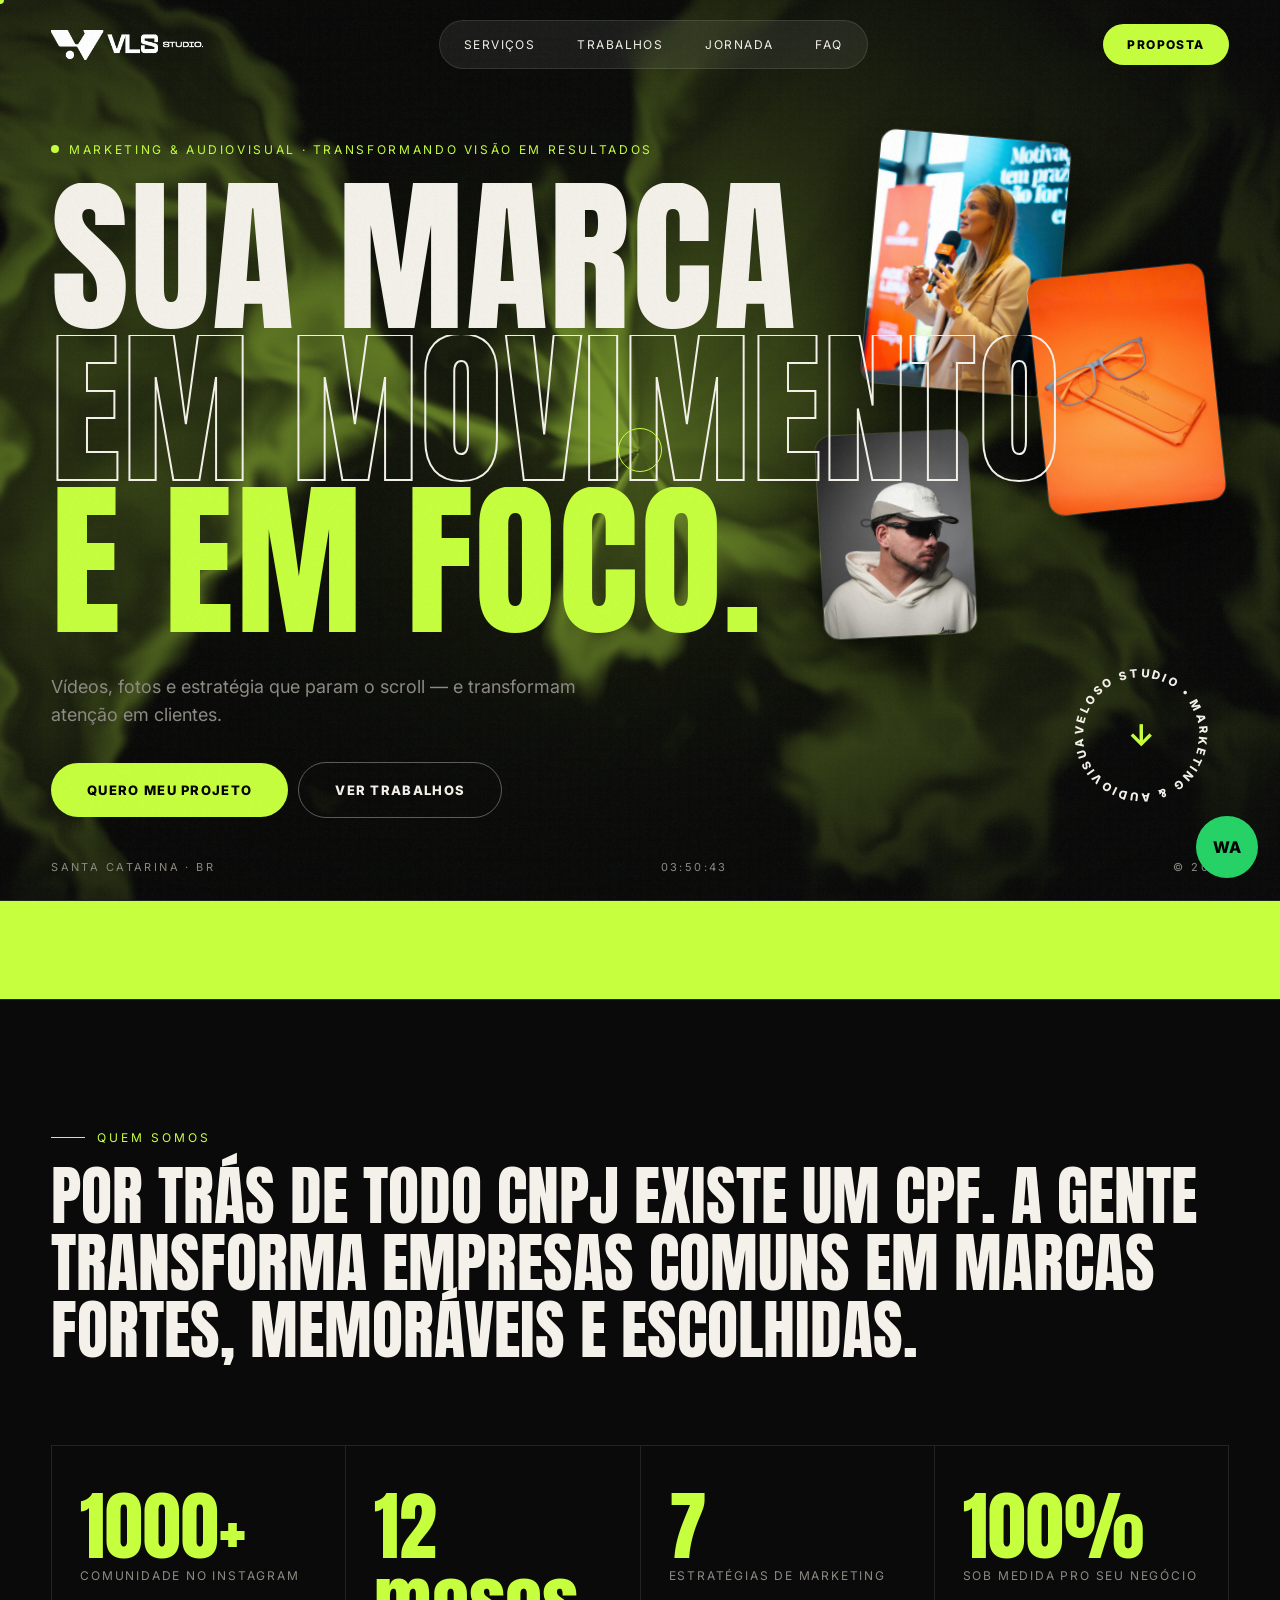
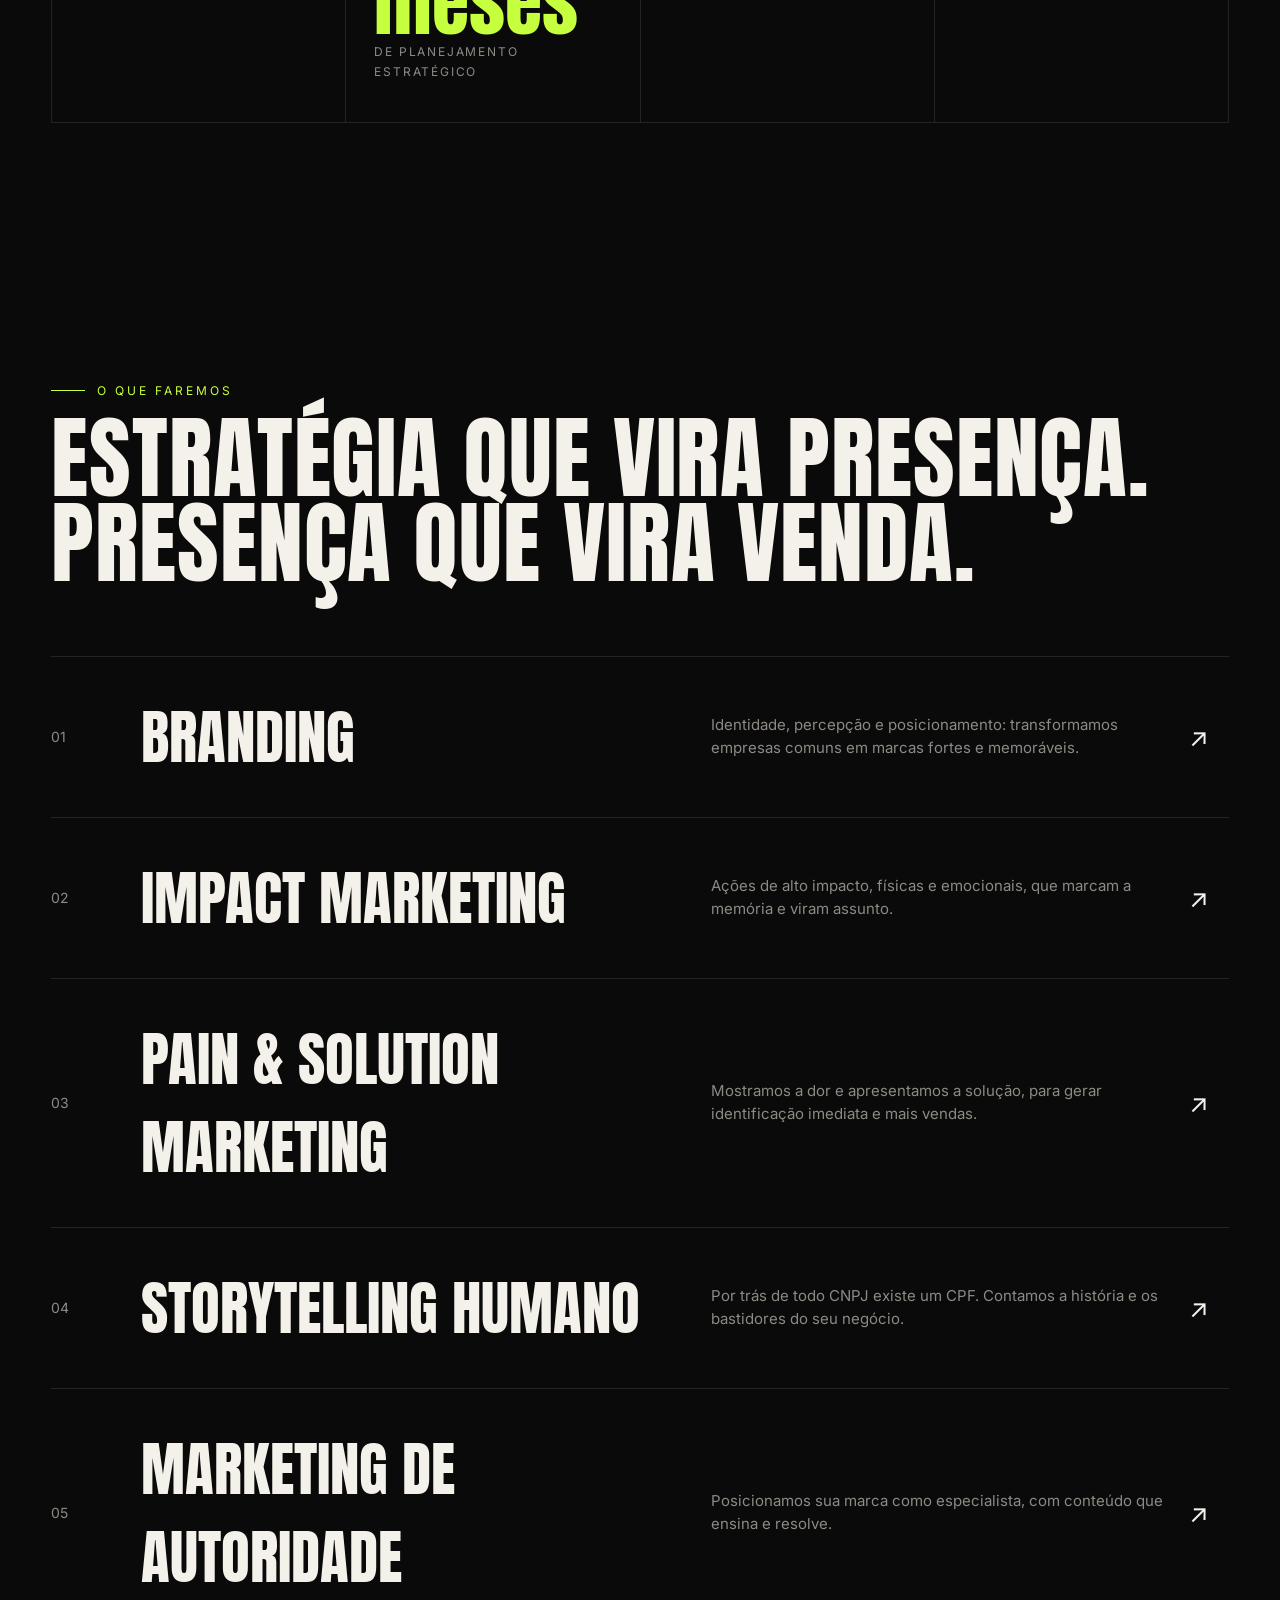
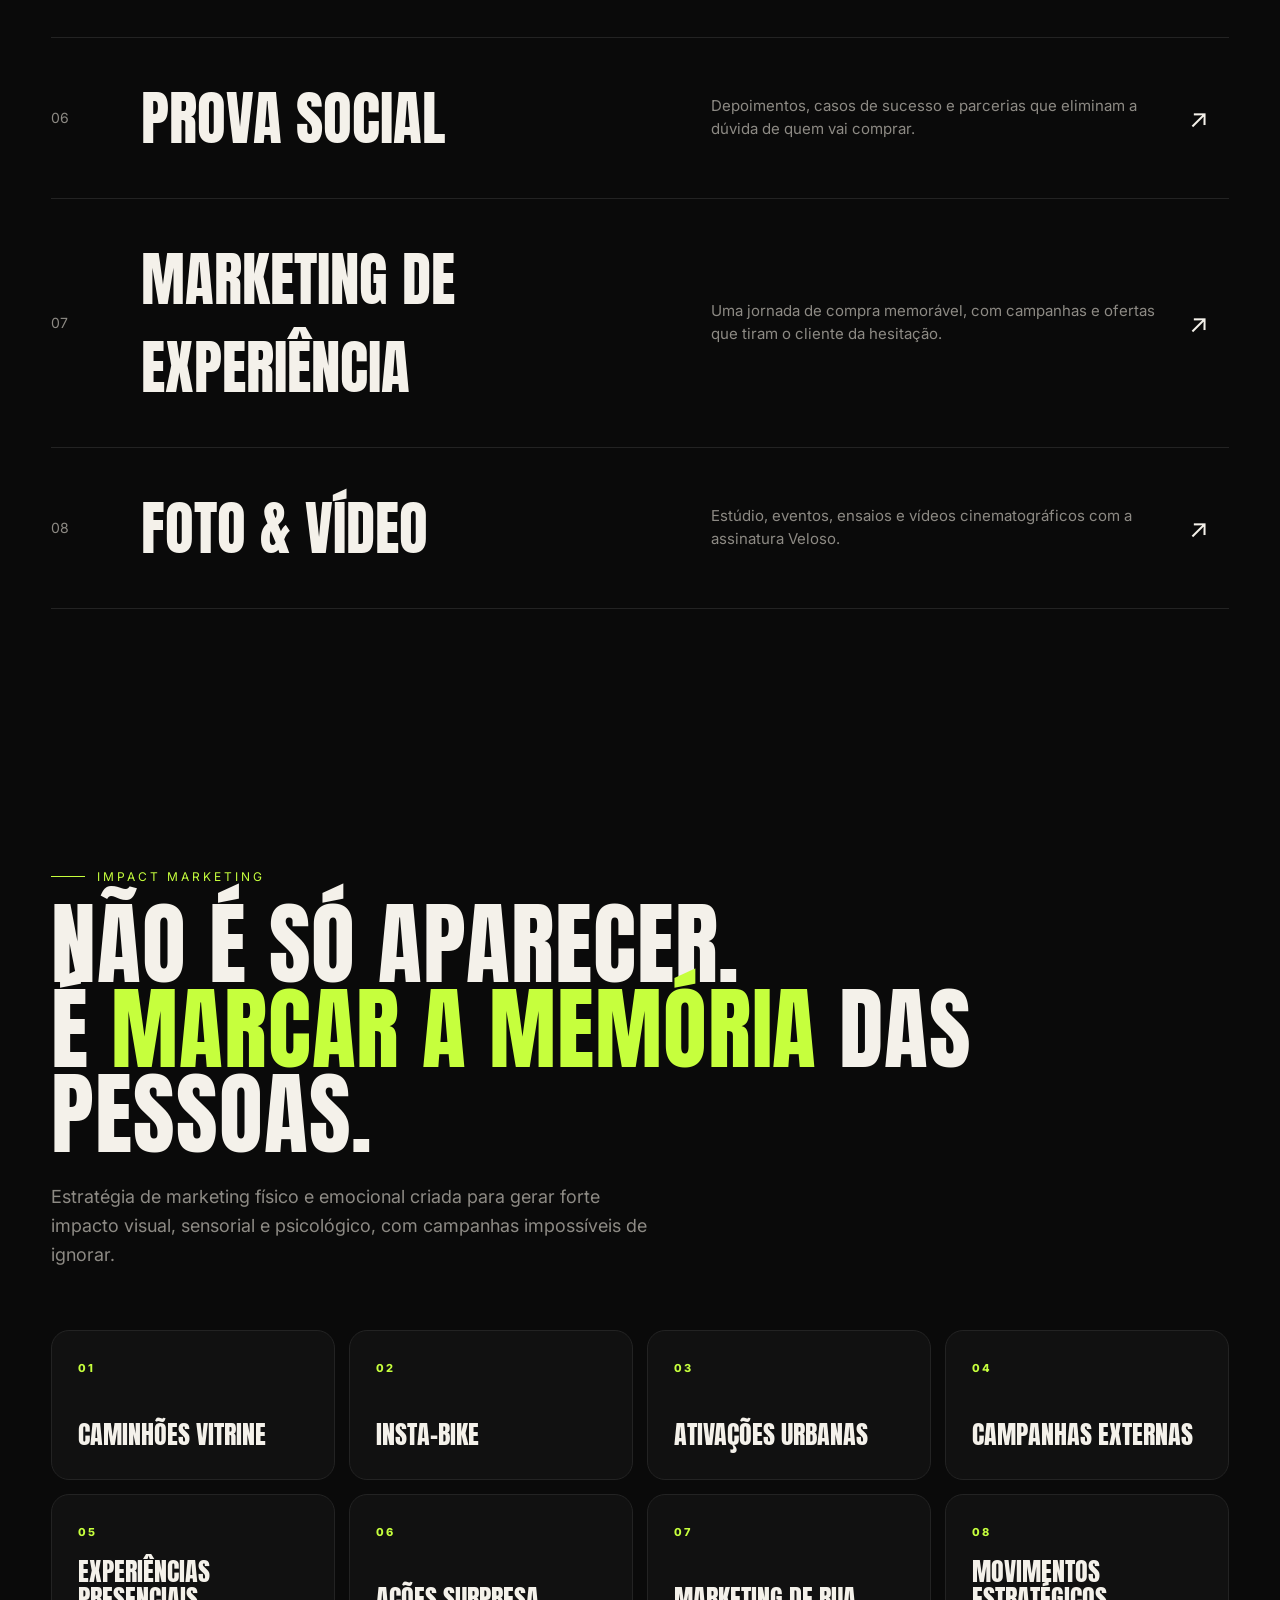
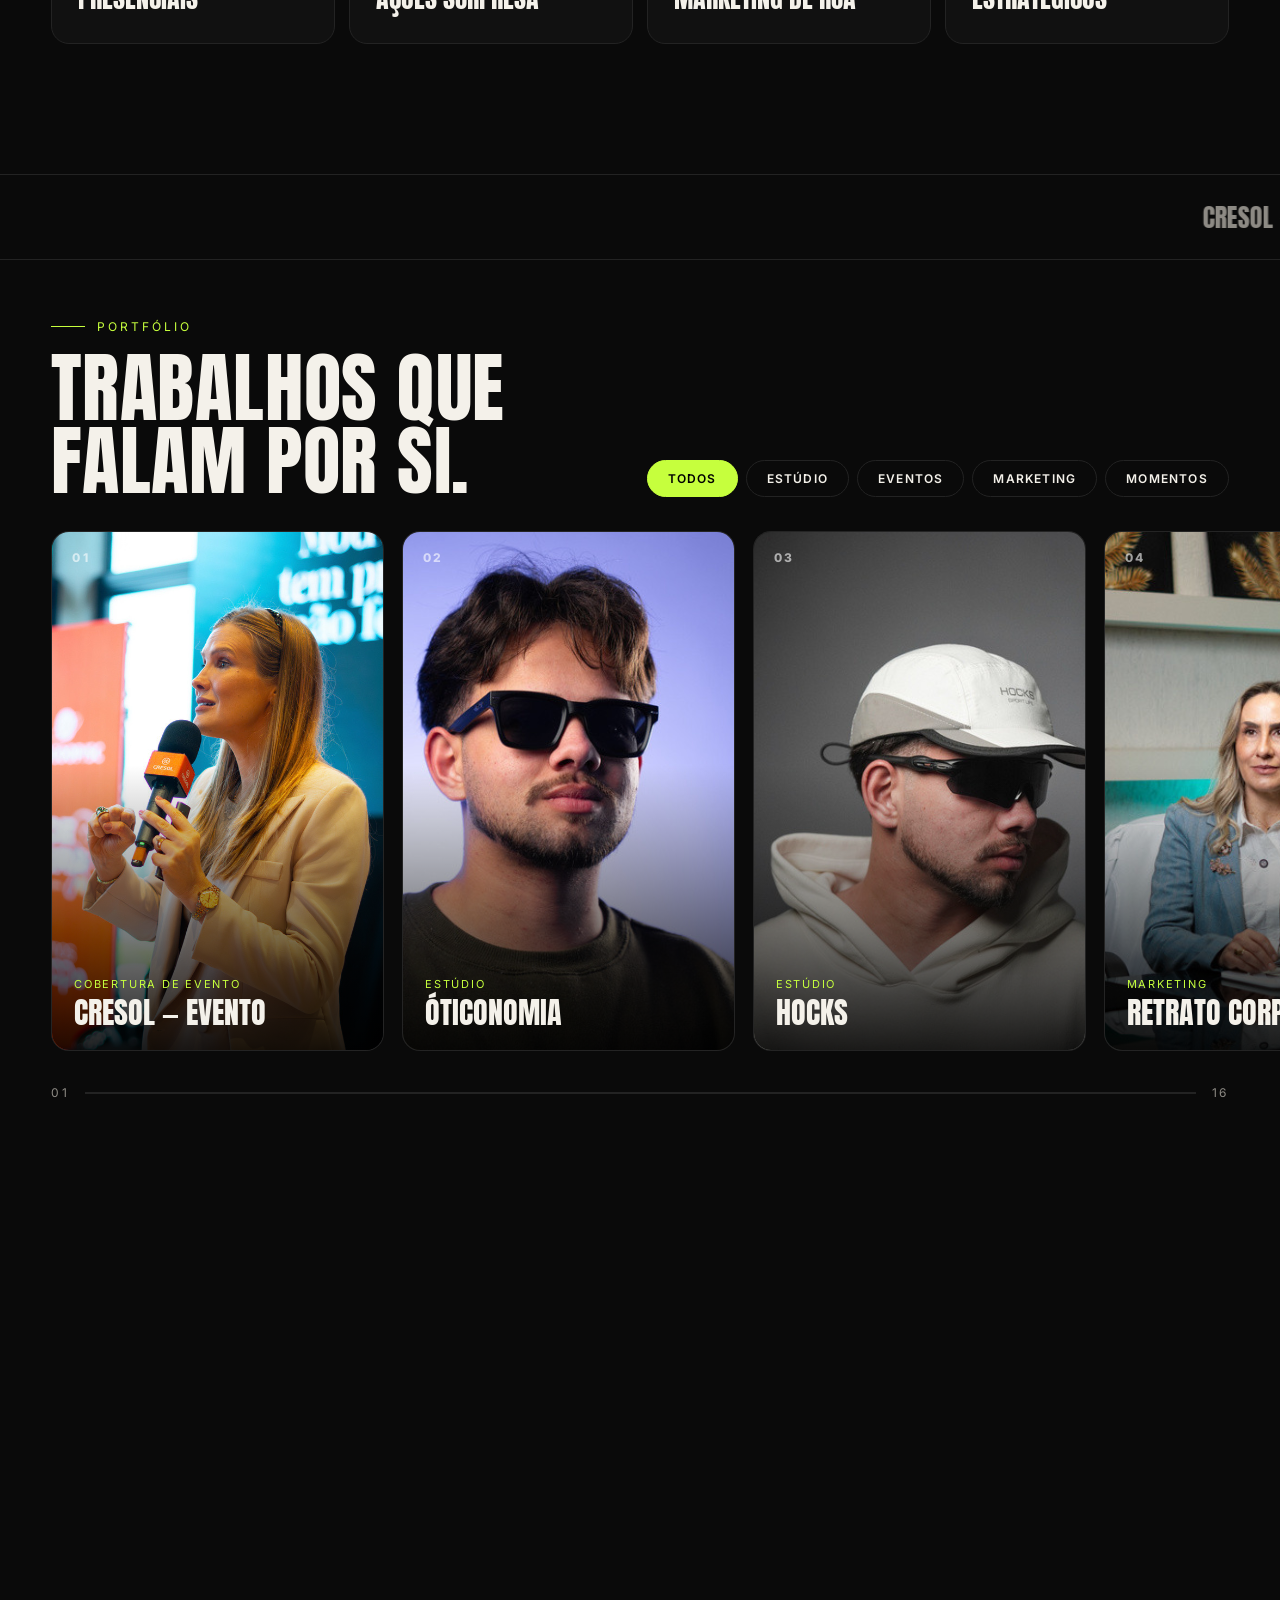
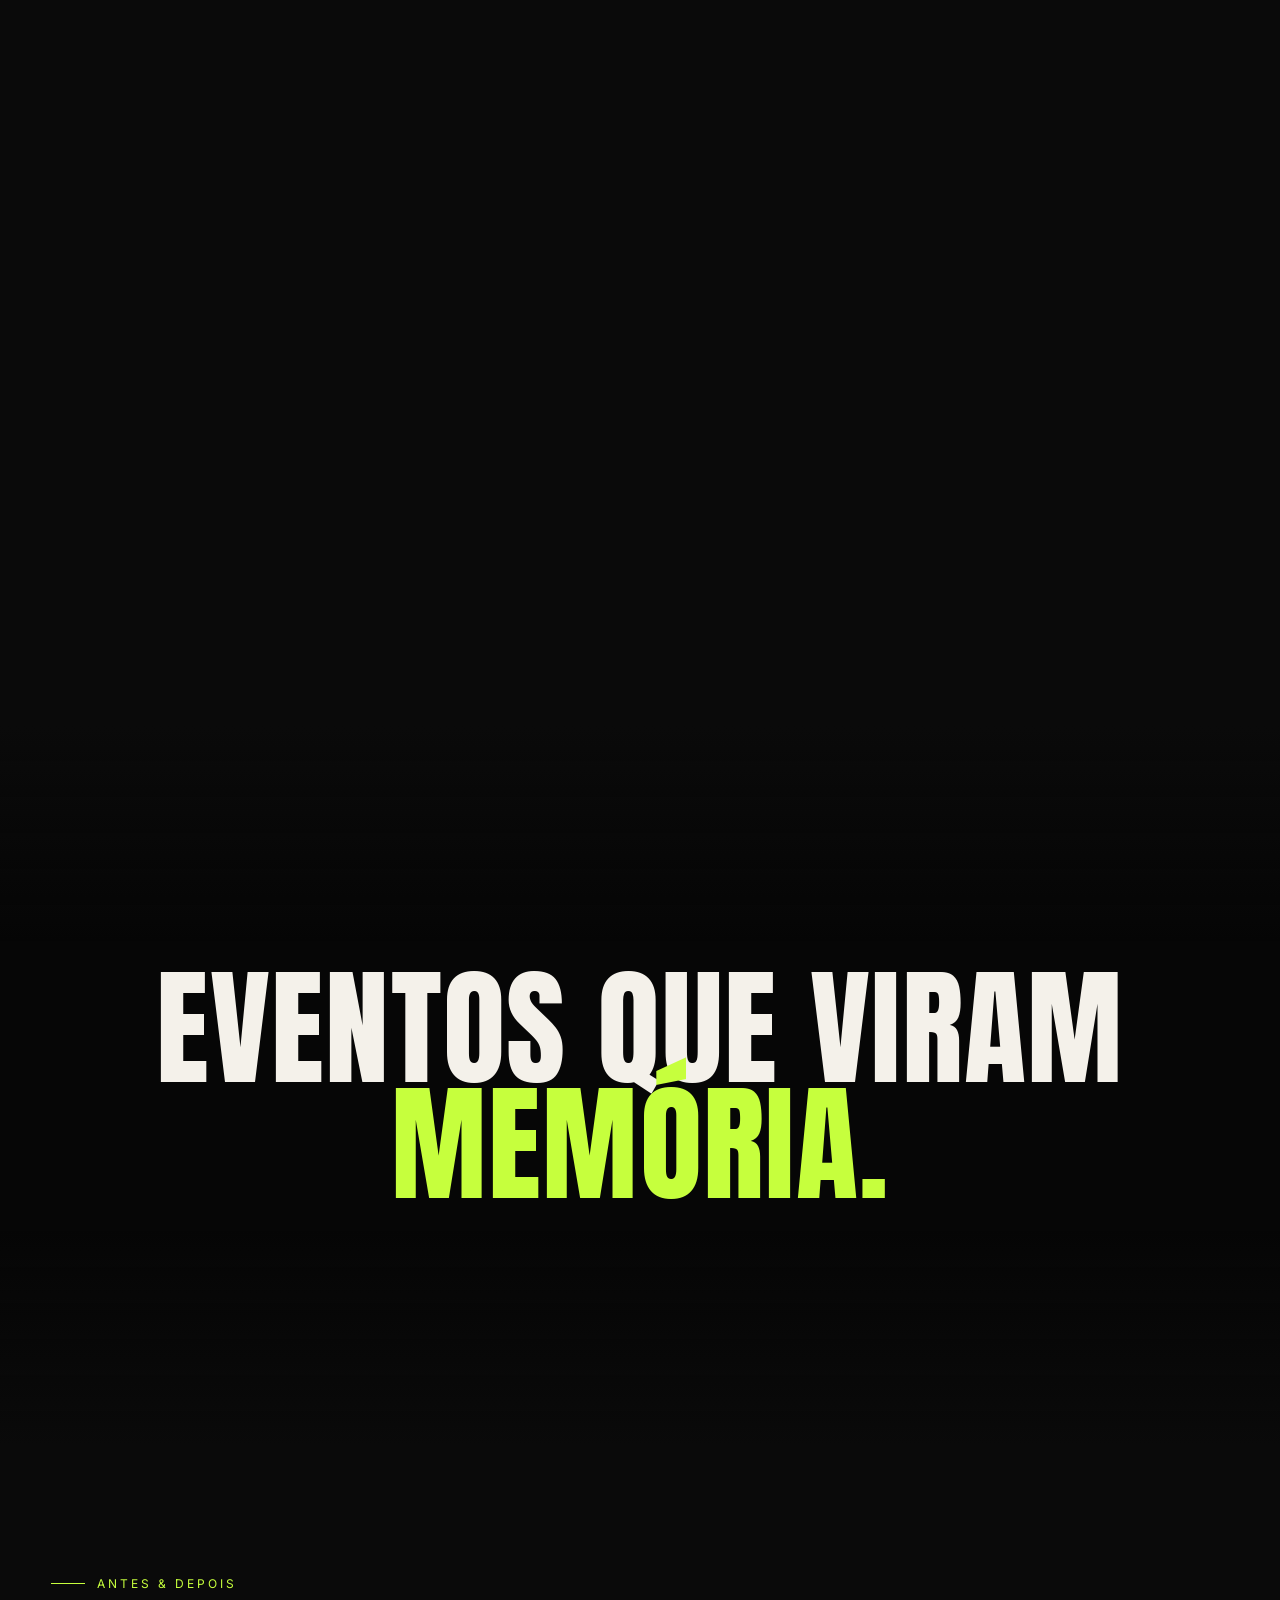
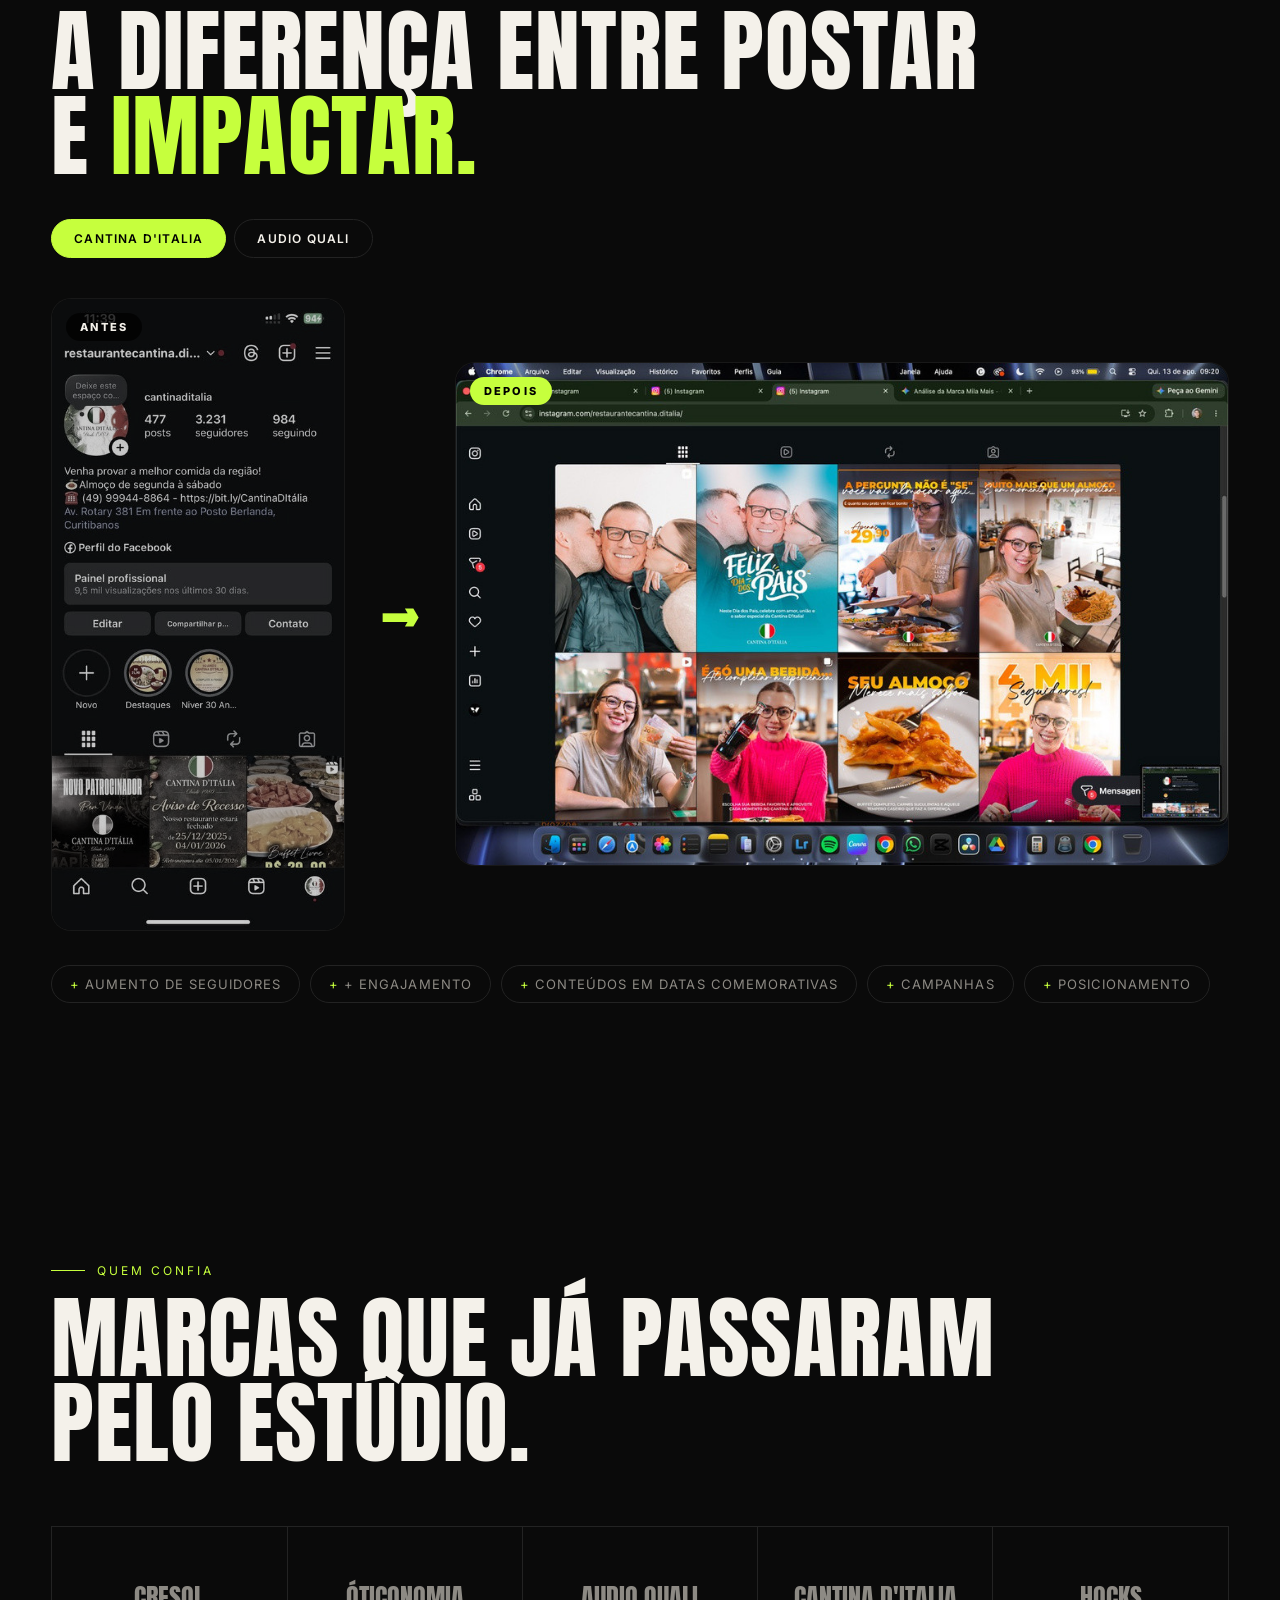
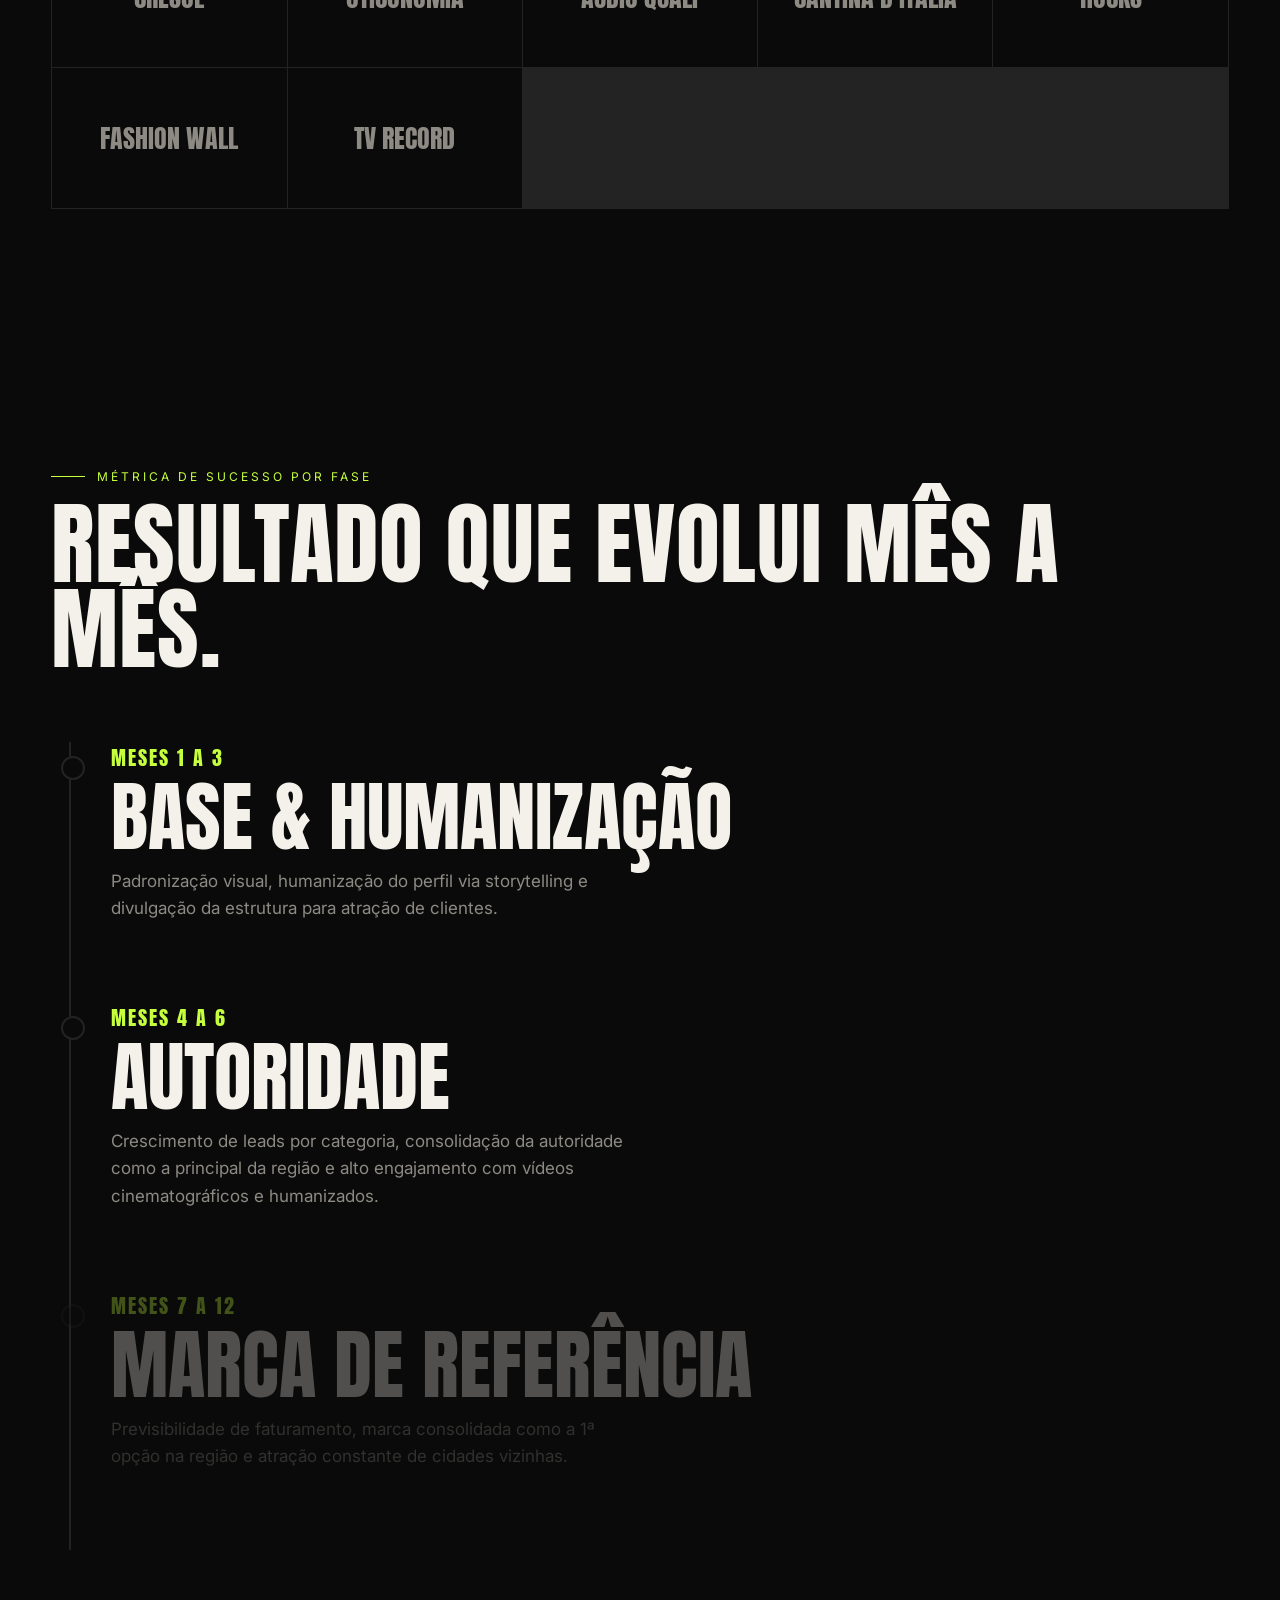
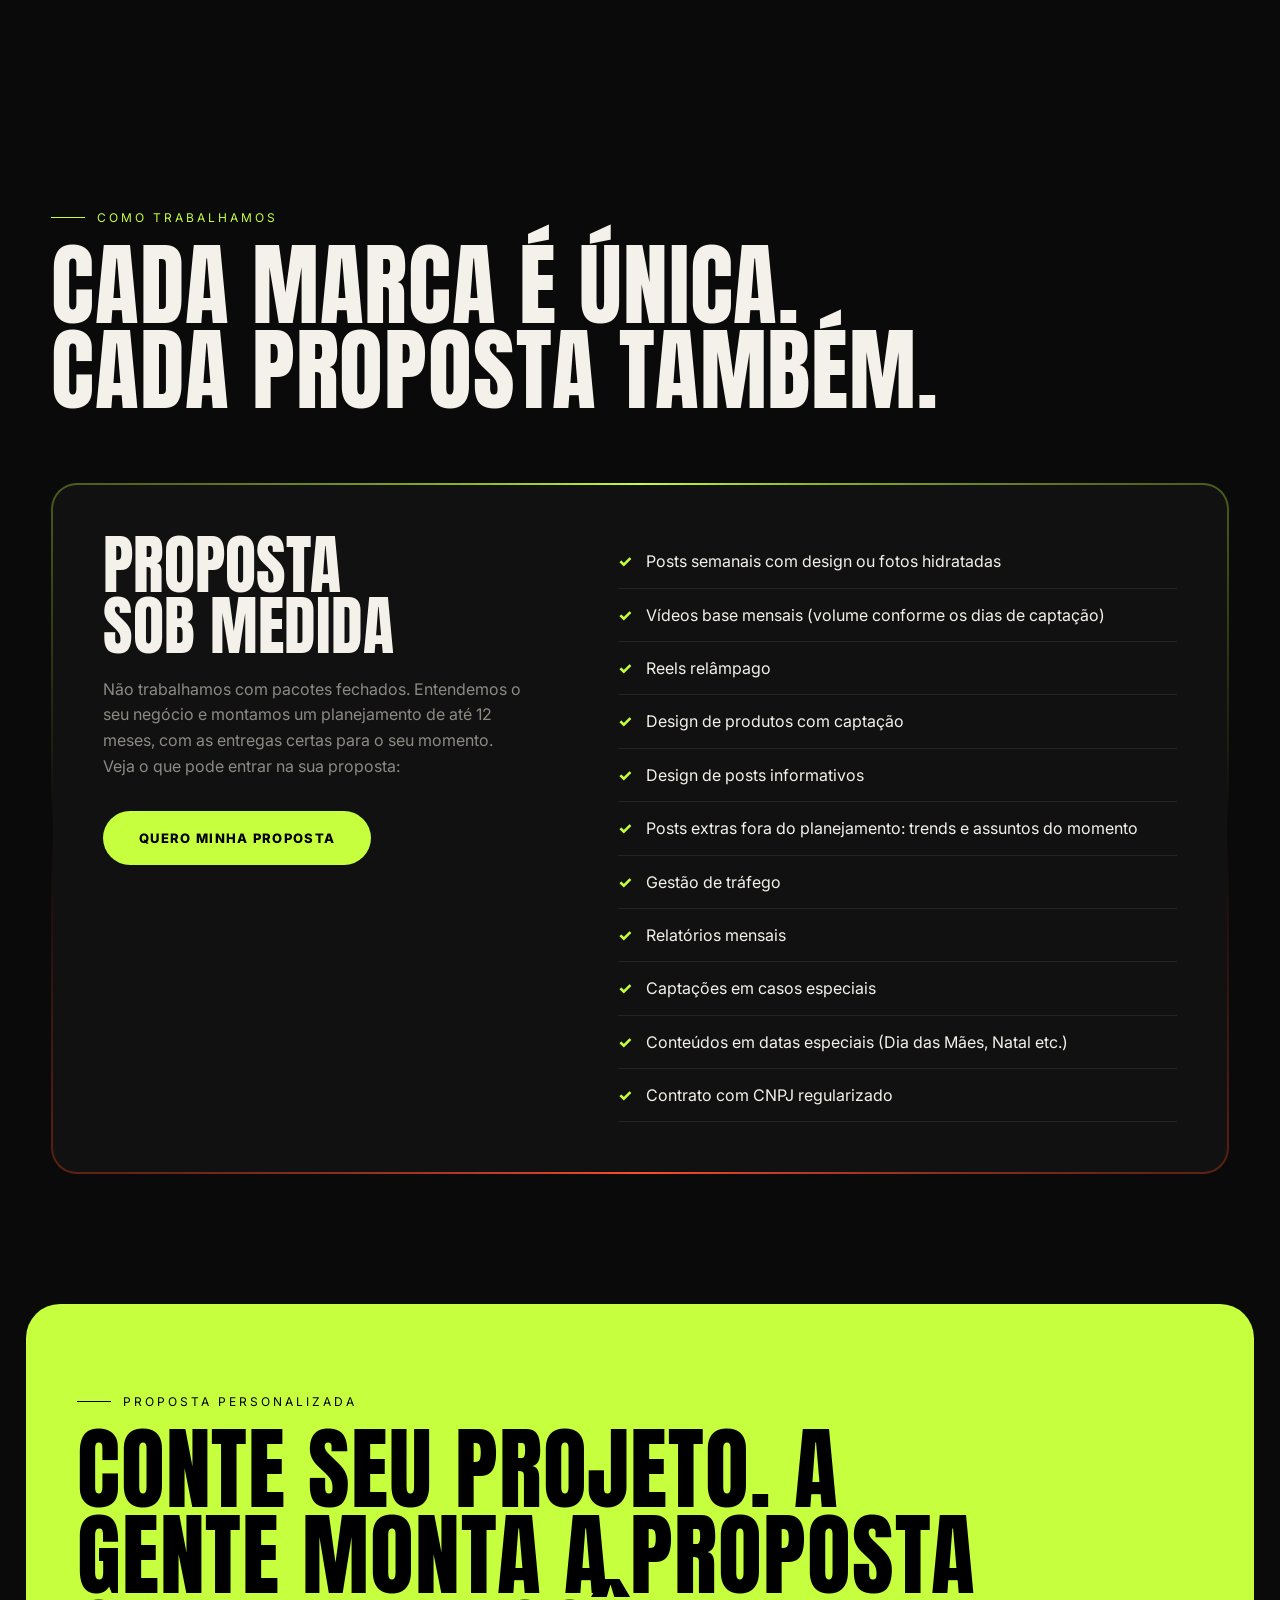
==== index.html @ 59bcfb4f "Landing page Veloso MKT Co-Authored-By: Claude Opus 5.5 <noreply@anthropic.com>" ====
<!doctype html>
<html lang="pt-BR">
<head>
<meta charset="utf-8">
<meta name="viewport" content="width=device-width,initial-scale=1">
<title>Veloso Studio — Marketing & Audiovisual</title>
<meta name="description" content="Veloso Studio: vídeos, fotos e marketing que fazem sua marca ser vista, lembrada e escolhida.">
<meta name="theme-color" content="#0a0a0a">
<link rel="preconnect" href="https://fonts.googleapis.com">
<link href="https://fonts.googleapis.com/css2?family=Anton&family=Inter:wght@300;400;600;800&display=swap" rel="stylesheet">
<link rel="stylesheet" href="css/style.css">
</head>
<body class="lock">

<div id="pre"><div class="top"><span>Veloso Studio®</span><span>Carregando experiência</span></div><div class="n" id="pn">0</div><div class="bar" id="pb"></div></div>
<div id="dot"></div><div id="ring"></div><div id="bar"></div><div id="pv"></div>

<nav id="nav">
  <button class="logo" id="logo" data-cur="🎉" aria-label="Veloso" style="display:flex;align-items:center;gap:10px;mix-blend-mode:normal"><img src="img/logo.png" alt="VLS Studio" style="height:30px;width:auto;display:block"></button>
  <ul><li><a href="#servicos">Serviços</a></li><li><a href="#trabalhos">Trabalhos</a></li><li><a href="#processo">Jornada</a></li><li><a href="#faq">FAQ</a></li></ul>
  <a class="nc" href="#orcamento" data-mag>Proposta</a>
</nav>

<!-- HERO -->
<header class="hero" id="top">
  <canvas id="gl"></canvas>
  <div class="tag"><i></i> Marketing & Audiovisual · Transformando visão em resultados</div>
  <h1 class="anton" id="h1"><span class="ln">Sua marca</span><span class="ln">em movimento</span><span class="ln">e em foco.</span></h1>
  <p class="lead">Vídeos, fotos e estratégia que param o scroll — e transformam atenção em clientes.</p>
  <div class="acts"><a class="cta" href="#orcamento" data-mag>Quero meu projeto</a><a class="cta ghost" href="#trabalhos" data-mag>Ver trabalhos</a></div>
  <div class="fl f1"><img src="img/evento-cresol-palestra.jpg" alt=""></div><div class="fl f2"><img src="img/oticonomia-grau.jpg" alt=""></div><div class="fl f3"><img src="img/hocks-2.jpg" alt=""></div>
  <div class="badge"><svg viewBox="0 0 150 150"><defs><path id="c" d="M75,75 m-58,0 a58,58 0 1,1 116,0 a58,58 0 1,1 -116,0"/></defs><text><textPath href="#c">Veloso Studio • Marketing & Audiovisual •</textPath></text></svg><b>↓</b></div>
  <div class="hmeta"><span>Santa Catarina · BR</span><span id="clock">--:--:--</span><span>© 2026</span></div>
</header>

<div class="marq"><div class="in" id="m1"></div></div>

<!-- ABOUT -->
<section class="about" id="sobre">
  <div class="eyebrow rv">Quem somos</div>
  <p class="big" id="about"></p>
  <div class="stats rv">
    <div><b data-n="1000" data-s="+">0</b><small>Comunidade no Instagram</small></div>
    <div><b data-n="12" data-s=" meses">0</b><small>De planejamento estratégico</small></div>
    <div><b data-n="7" data-s="">0</b><small>Estratégias de marketing</small></div>
    <div><b data-n="100" data-s="%">0</b><small>Sob medida pro seu negócio</small></div>
  </div>
</section>

<!-- SERVICES -->
<section id="servicos">
  <div class="eyebrow rv">O que faremos</div>
  <h2 class="anton rv">Estratégia que vira presença. Presença que vira venda.</h2>
  <div class="svc rv" id="svc"></div>
</section>

<!-- IMPACT -->
<section class="impact" id="impact">
  <div class="eyebrow rv">Impact Marketing</div>
  <h2 class="anton rv">Não é só aparecer.<br>É <span style="color:var(--ac)">marcar a memória</span> das pessoas.</h2>
  <p class="rv" style="color:var(--mut);max-width:620px;margin-top:26px;font-size:18px;line-height:1.6">Estratégia de marketing físico e emocional criada para gerar forte impacto visual, sensorial e psicológico, com campanhas impossíveis de ignorar.</p>
  <div class="ig rv" id="ig"></div>
</section>

<div class="marq dark"><div class="in" id="m2"></div></div>

<!-- PORTFOLIO -->
<div class="hs" id="trabalhos"><div class="stick">
  <div class="head">
    <div><div class="eyebrow">Portfólio</div><h2 class="anton">Trabalhos que<br>falam por si.</h2></div>
    <div class="filters"><button class="on" data-f="all">Todos</button><button data-f="estudio">Estúdio</button><button data-f="eventos">Eventos</button><button data-f="marketing">Marketing</button><button data-f="momentos">Momentos</button></div>
  </div>
  <div class="track" id="track"></div>
  <div class="prog"><span id="pc">01</span><i><b id="pf"></b></i><span id="pt">00</span></div>
</div></div>

<!-- EVENT BAND -->
<div class="band" id="band"><div class="bg" id="bandbg"></div><div class="tx"><span class="anton">Eventos que viram <em>memória.</em></span></div></div>

<!-- BEFORE / AFTER -->
<section id="antes">
  <div class="eyebrow rv">Antes & depois</div>
  <h2 class="anton rv">A diferença entre postar<br>e <span style="color:var(--ac)">impactar.</span></h2>
  <div class="tabs rv" id="batabs"><button class="on" data-k="cantina">Cantina D'Italia</button><button data-k="audio">Audio Quali</button></div>
  <div class="bax rv">
    <figure class="b"><span class="tg">ANTES</span><img id="baB" alt="Perfil antes"></figure>
    <div class="ar">→</div>
    <figure class="a"><span class="tg">DEPOIS</span><img id="baA" alt="Perfil depois"></figure>
  </div>
  <ul class="bul rv"><li>Aumento de seguidores</li><li>+ Engajamento</li><li>Conteúdos em datas comemorativas</li><li>Campanhas</li><li>Posicionamento</li></ul>
</section>

<!-- CLIENTS -->
<section>
  <div class="eyebrow rv">Quem confia</div>
  <h2 class="anton rv">Marcas que já passaram<br>pelo estúdio.</h2>
  <div class="clients rv" id="clients"></div>
</section>

<!-- PROCESS -->
<section id="processo">
  <div class="eyebrow rv">Métrica de sucesso por fase</div>
  <h2 class="anton rv">Resultado que evolui mês a mês.</h2>
  <div class="steps" id="steps"><div class="fill" id="fill"></div>
    <div class="step"><b>MESES 1 A 3</b><h3>Base & humanização</h3><p>Padronização visual, humanização do perfil via storytelling e divulgação da estrutura para atração de clientes.</p></div>
    <div class="step"><b>MESES 4 A 6</b><h3>Autoridade</h3><p>Crescimento de leads por categoria, consolidação da autoridade como a principal da região e alto engajamento com vídeos cinematográficos e humanizados.</p></div>
    <div class="step"><b>MESES 7 A 12</b><h3>Marca de referência</h3><p>Previsibilidade de faturamento, marca consolidada como a 1ª opção na região e atração constante de cidades vizinhas.</p></div>
  </div>
</section>

<!-- PACKS -->
<section id="pacotes">
  <div class="eyebrow rv">Como trabalhamos</div>
  <h2 class="anton rv">Cada marca é única.<br>Cada proposta também.</h2>
  <div class="prem rv">
    <div class="pl"><h3>Proposta<br>sob medida</h3><p>Não trabalhamos com pacotes fechados. Entendemos o seu negócio e montamos um planejamento de até 12 meses, com as entregas certas para o seu momento. Veja o que pode entrar na sua proposta:</p><a class="cta" href="#orcamento" data-mag>Quero minha proposta</a></div>
    <ul class="pu">
      <li>Posts semanais com design ou fotos hidratadas</li>
      <li>Vídeos base mensais (volume conforme os dias de captação)</li>
      <li>Reels relâmpago</li>
      <li>Design de produtos com captação</li>
      <li>Design de posts informativos</li>
      <li>Posts extras fora do planejamento: trends e assuntos do momento</li>
      <li>Gestão de tráfego</li>
      <li>Relatórios mensais</li>
      <li>Captações em casos especiais</li>
      <li>Conteúdos em datas especiais (Dia das Mães, Natal etc.)</li>
      <li>Contrato com CNPJ regularizado</li>
    </ul>
  </div>
</section>

<!-- QUOTE -->
<section class="quote" id="orcamento">
  <div class="eyebrow">Proposta personalizada</div>
  <h2 class="anton">Conte seu projeto. A gente monta a proposta certa pra você.</h2>
  <div class="qf">
    <div class="chips" id="chips"></div>
    <div>
      <input id="qn" placeholder="Seu nome" autocomplete="name">
      <input id="qb" placeholder="Nome da empresa / marca">
      <textarea id="qm" rows="3" placeholder="Conte rapidinho o que você precisa"></textarea>
      <button class="cta" id="qs" data-mag>Enviar pelo WhatsApp →</button>
    </div>
  </div>
</section>

<!-- FAQ -->
<section id="faq">
  <div class="eyebrow rv">Dúvidas</div>
  <h2 class="anton rv">Perguntas frequentes.</h2>
  <div class="faq rv">
    <details><summary>Quanto custa?</summary><p>Cada projeto é único, então o valor é definido sob medida, de acordo com o seu negócio, seus objetivos e o que precisa ser entregue. Conte o que você precisa e receba uma proposta personalizada.</p></details>
    <details><summary>O que é o planejamento de 12 meses?</summary><p>É um plano completo de marca, conteúdo e marketing, dividido em fases: base e humanização nos meses 1 a 3, autoridade nos meses 4 a 6 e consolidação nos meses 7 a 12.</p></details>
    <details><summary>O que está incluso na entrega?</summary><p>Posts semanais, vídeos base por mês, reels relâmpago, design de produtos e posts informativos, conteúdos de datas especiais, gestão de tráfego e relatórios mensais.</p></details>
    <details><summary>Vocês produzem fotos e vídeos?</summary><p>Sim. Temos estúdio e fazemos captações em eventos, em empresas e em ensaios, de retratos corporativos a campanhas de moda e produto.</p></details>
    <details><summary>Como funciona o contrato?</summary><p>O trabalho é formalizado em contrato com CNPJ regularizado, com tudo o que foi combinado descrito de forma clara.</p></details>
  </div>
</section>

<!-- FINAL -->
<section class="final" id="contato">
  <div class="eyebrow rv" style="justify-content:center">Bora?</div>
  <a class="giant" href="https://wa.me/5549999999999?text=Oi!%20Vim%20pelo%20site%20e%20quero%20um%20or%C3%A7amento." target="_blank" rel="noopener" data-cur="FALAR">Vamos<br>conversar</a>
  <p>Seu próximo conteúdo começa com uma mensagem.</p>
</section>
<footer><span>© 2026 Veloso Studio — Marketing & Audiovisual</span><span><a href="https://www.instagram.com/velosostudio_/" target="_blank" rel="noopener">@velosostudio_</a> · <a href="https://www.instagram.com/_caosstudio_/" target="_blank" rel="noopener">@_caosstudio_</a></span></footer>
<a class="wa" href="https://wa.me/5549999999999" target="_blank" rel="noopener" aria-label="WhatsApp">WA</a>

<!-- LIGHTBOX -->
<div id="lb"><button class="x" id="lx" aria-label="Fechar">×</button>
  <div class="box"><div class="media" id="lm"></div>
    <div><small id="ll"></small><h3 id="lt"></h3><p id="ld"></p><div class="nv"><button id="lp">← Anterior</button><button id="ln">Próximo →</button><a class="cta" id="lc" href="#orcamento" data-mag style="padding:13px 24px">Quero algo assim</a></div></div>
  </div>
</div>

<script src="js/script.js"></script>
</body>
</html>
---- css/style.css ----
:root{--bg:#0a0a0a;--bg2:#111;--fg:#f4f1ea;--mut:#8d8a84;--ac:#c6ff3d;--ac2:#ff4d2e;--line:#232323;--ease:cubic-bezier(.2,.8,.2,1)}
*{box-sizing:border-box;margin:0;padding:0}
html{scroll-behavior:smooth}
body{background:var(--bg);color:var(--fg);font-family:Inter,sans-serif;overflow-x:hidden}
body.lock{overflow:hidden}
a{color:inherit;text-decoration:none}
button{font:inherit;color:inherit}
::selection{background:var(--ac);color:#000}
.anton{font-family:Anton,Impact,sans-serif;text-transform:uppercase;font-weight:400;letter-spacing:.01em}
@media(hover:hover) and (pointer:fine){body,a,button,summary,.card{cursor:none}}

/* ---------- PRELOADER ---------- */
#pre{position:fixed;inset:0;background:var(--ac);color:#000;z-index:2000;display:flex;flex-direction:column;justify-content:space-between;padding:4vw;transition:transform 1s var(--ease)}
#pre.out{transform:translateY(-100%)}
#pre .top{display:flex;justify-content:space-between;font-size:12px;letter-spacing:.25em;text-transform:uppercase;font-weight:800}
#pre .n{font-family:Anton;font-size:clamp(120px,28vw,420px);line-height:.8;align-self:flex-end}
#pre .bar{position:absolute;left:0;bottom:0;height:8px;background:#000;width:0}

/* ---------- CURSOR / GRAIN / PROGRESS ---------- */
#dot,#ring{position:fixed;top:0;left:0;pointer-events:none;z-index:1500;border-radius:50%;transform:translate(-50%,-50%)}
#dot{width:8px;height:8px;background:var(--ac)}
#ring{width:44px;height:44px;border:1px solid var(--ac);display:grid;place-items:center;font:800 10px Inter;letter-spacing:.15em;color:#000;text-transform:uppercase;transition:width .35s var(--ease),height .35s var(--ease),background .3s}
#ring.big{width:96px;height:96px;background:var(--ac)}
#ring.hide{opacity:0}
@media(hover:none),(pointer:coarse){#dot,#ring{display:none}}
body:after{content:"";position:fixed;inset:0;pointer-events:none;z-index:1400;opacity:.07;background-image:url("data:image/svg+xml;utf8,<svg xmlns='http://www.w3.org/2000/svg' width='160' height='160'><filter id='n'><feTurbulence baseFrequency='.9' numOctaves='2'/></filter><rect width='100%' height='100%' filter='url(%23n)'/></svg>")}
#bar{position:fixed;top:0;left:0;height:3px;background:var(--ac);width:0;z-index:1600}

/* ---------- NAV ---------- */
nav{position:fixed;top:0;left:0;right:0;display:flex;justify-content:space-between;align-items:center;padding:20px 4vw;z-index:1000;transition:transform .5s var(--ease)}
nav.hide{transform:translateY(-110%)}
nav .logo{font-family:Anton;font-size:24px;letter-spacing:.05em;background:none;border:0;mix-blend-mode:difference}
nav ul{display:flex;gap:6px;list-style:none;padding:6px;border-radius:100px;background:#ffffff12;border:1px solid #ffffff1c;backdrop-filter:blur(14px)}
nav ul a{display:block;padding:10px 18px;border-radius:100px;font-size:12px;text-transform:uppercase;letter-spacing:.12em;transition:.3s}
nav ul a:hover{background:var(--ac);color:#000}
nav .nc{background:var(--ac);color:#000;padding:13px 24px;border-radius:100px;font:800 12px Inter;text-transform:uppercase;letter-spacing:.12em;transition:.3s}
nav .nc:hover{background:var(--fg)}
@media(max-width:860px){nav ul{display:none}}

/* ---------- HERO ---------- */
.hero{min-height:100vh;display:flex;flex-direction:column;justify-content:center;padding:130px 4vw 70px;position:relative;overflow:hidden}
#gl{position:absolute;inset:0;width:100%;height:100%;z-index:0}
.hero:before{content:"";position:absolute;inset:0;z-index:1;background:radial-gradient(ellipse at 30% 50%,transparent 20%,#0a0a0a 95%)}
.hero>*:not(canvas){position:relative;z-index:2}
.tag{display:inline-flex;gap:10px;align-items:center;font-size:12px;letter-spacing:.22em;text-transform:uppercase;color:var(--ac);margin-bottom:26px;opacity:0;transition:1s .9s}
.tag i{width:8px;height:8px;border-radius:50%;background:var(--ac);animation:pulse 1.4s infinite}
@keyframes pulse{50%{opacity:.2;transform:scale(1.8)}}
h1{font-size:clamp(54px,13.2vw,230px);line-height:.88;will-change:transform}
h1 .ln{display:block;overflow:hidden;padding-bottom:.02em}
h1 .ch{display:inline-block;transform:translateY(115%) rotate(6deg);transition:transform 1.1s var(--ease),color .3s;transition-delay:calc(var(--i)*35ms + .75s)}
body.go h1 .ch{transform:none}
h1 .ln:nth-child(2) .ch{color:transparent;-webkit-text-stroke:2px var(--fg)}
h1 .ln:nth-child(2) .ch:hover{color:var(--fg)}
h1 .ln:nth-child(3) .ch{color:var(--ac)}
h1 .ln:nth-child(3) .ch:hover{color:var(--fg)}
body.go h1 .ch{transition-delay:0s,0s}
.hero .lead{max-width:540px;margin-top:34px;color:var(--mut);font-size:18px;line-height:1.55;opacity:0;transform:translateY(20px);transition:1s 1.4s}
.hero .acts{margin-top:34px;opacity:0;transform:translateY(20px);transition:1s 1.6s}
body.go .tag,body.go .lead,body.go .acts,body.go .hmeta,body.go .badge{opacity:1;transform:none}
.cta{display:inline-block;background:var(--ac);color:#000;padding:19px 36px;font-weight:800;text-transform:uppercase;letter-spacing:.1em;font-size:13px;border-radius:100px;border:0;transition:background .3s}
.cta:hover{background:var(--fg)}
.cta.ghost{background:none;color:var(--fg);border:1px solid #ffffff55;margin-left:10px}
.cta.ghost:hover{background:var(--fg);color:#000}
.badge{position:absolute!important;right:5vw;bottom:90px;width:150px;height:150px;opacity:0;transition:1s 1.8s}
.badge svg{width:100%;height:100%;animation:rot 16s linear infinite}
.badge text{font:800 11.5px Inter;letter-spacing:.22em;fill:var(--fg);text-transform:uppercase}
.badge b{position:absolute;inset:0;display:grid;place-items:center;font-size:30px;color:var(--ac)}
@keyframes rot{to{transform:rotate(360deg)}}
.hmeta{position:absolute!important;left:4vw;right:4vw;bottom:26px;display:flex;justify-content:space-between;font-size:11px;letter-spacing:.22em;text-transform:uppercase;color:var(--mut);opacity:0;transition:1s 2s}
.fl{position:absolute!important;border-radius:16px;overflow:hidden;box-shadow:0 30px 80px #000c;border:1px solid #ffffff22;opacity:0;transform:translateY(60px) rotate(var(--r,0deg));transition:opacity 1.2s var(--ease),transform 1.2s var(--ease);will-change:transform}
.fl img{width:100%;height:100%;object-fit:cover;display:block}
.hero>.fl{z-index:1}
.hero h1{z-index:3}
body.go .fl{opacity:1;transform:translate(var(--mx,0px),var(--my,0px)) rotate(var(--r,0deg))}
.f1{right:17vw;top:15vh;width:15vw;aspect-ratio:3/4;--r:5deg;transition-delay:1.2s}
.f2{right:5vw;top:30vh;width:14vw;aspect-ratio:3/4;--r:-6deg;transition-delay:1.4s}
.f3{right:24vw;top:48vh;width:12vw;aspect-ratio:3/4;--r:-3deg;transition-delay:1.6s}
@media(max-width:1000px){.fl{display:none}}
@media(max-width:700px){.badge{display:none}.cta.ghost{margin:12px 0 0}}

/* ---------- MARQUEE ---------- */
.marq{border-block:1px solid var(--line);overflow:hidden;white-space:nowrap;padding:22px 0;background:var(--ac);color:#000}
.marq .in{display:inline-block;will-change:transform;font-family:Anton;font-size:36px;text-transform:uppercase}
.marq span{margin:0 26px}
.marq.dark{background:none;color:var(--mut)}
.marq.dark .in{font-size:26px}

/* ---------- SECTIONS ---------- */
section{padding:130px 4vw;position:relative}
.eyebrow{font-size:12px;letter-spacing:.25em;text-transform:uppercase;color:var(--ac);margin-bottom:18px;display:flex;align-items:center;gap:12px}
.eyebrow:before{content:"";width:34px;height:1px;background:var(--ac)}
h2{font-size:clamp(40px,7vw,116px);line-height:.95;max-width:1200px}
.rv{opacity:0;transform:translateY(50px);transition:1s var(--ease)}
.rv.on{opacity:1;transform:none}

/* about */
.about p.big{font-family:Anton;text-transform:uppercase;font-size:clamp(30px,5vw,78px);line-height:1.05;max-width:1250px;margin-top:10px}
.about .w{opacity:.14;transition:opacity .2s}
.about .w.on{opacity:1}
.about .w.hl.on{color:var(--ac)}
.stats{display:grid;grid-template-columns:repeat(auto-fit,minmax(210px,1fr));gap:1px;background:var(--line);margin-top:80px;border:1px solid var(--line)}
.stats div{background:var(--bg);padding:42px 28px;transition:background .4s}
.stats div:hover{background:#141414}
.stats b{font-family:Anton;font-size:76px;color:var(--ac);font-weight:400;display:block;line-height:1}
.stats small{color:var(--mut);text-transform:uppercase;letter-spacing:.15em;font-size:12px}

/* services */
.svc{margin-top:70px;border-top:1px solid var(--line)}
.svc a{display:grid;grid-template-columns:70px 1.2fr 1fr 40px;gap:20px;align-items:center;padding:36px 0;border-bottom:1px solid var(--line);transition:padding .5s var(--ease),color .3s}
.svc a:hover{padding-left:28px;color:var(--ac)}
.svc em{font-style:normal;color:var(--mut);font-size:14px}
.svc h3{font-family:Anton;font-weight:400;font-size:clamp(30px,4.6vw,70px);text-transform:uppercase}
.svc p{color:var(--mut);font-size:15px;line-height:1.5}
.svc a:hover p{color:var(--fg)}
.svc span{font-size:26px;transition:transform .4s var(--ease)}
.svc a:hover span{transform:rotate(45deg)}
#pv{position:fixed;top:0;left:0;width:280px;height:350px;border-radius:16px;pointer-events:none;z-index:900;opacity:0;transform:translate(-50%,-50%) scale(.6) rotate(-6deg);transition:opacity .3s,transform .4s var(--ease);box-shadow:0 30px 80px #000a;overflow:hidden}
#pv.on{opacity:1;transform:translate(-50%,-50%) scale(1) rotate(-3deg)}
#pv:after{content:"";position:absolute;inset:0;background:repeating-linear-gradient(0deg,#0000 0 3px,#0002 3px 4px)}
@media(max-width:860px){.svc a{grid-template-columns:40px 1fr}.svc p,.svc span{display:none}#pv{display:none}}

/* portfolio (pinned horizontal) */
.hs{position:relative;padding:0}
.hs .stick{position:sticky;top:0;height:100vh;overflow:hidden;display:flex;flex-direction:column;justify-content:center;gap:34px}
.hs .head{padding:0 4vw;display:flex;justify-content:space-between;align-items:flex-end;gap:20px;flex-wrap:wrap}
.hs h2{font-size:clamp(36px,6vw,92px)}
.filters{display:flex;gap:8px;flex-wrap:wrap}
.filters button{background:none;border:1px solid var(--line);padding:10px 20px;border-radius:100px;font:600 12px Inter;text-transform:uppercase;letter-spacing:.1em;transition:.3s}
.filters button.on,.filters button:hover{background:var(--ac);color:#000;border-color:var(--ac)}
.track{display:flex;gap:18px;padding:0 4vw;will-change:transform}
.card{flex:0 0 clamp(250px,26vw,400px);height:min(58vh,520px);position:relative;overflow:hidden;border-radius:18px;background:#151515;border:1px solid #ffffff10;transition:transform .5s var(--ease),border-color .3s;transform-style:preserve-3d}
.card.hide{display:none}
.card:hover{border-color:var(--ac)}
.card .ph{position:absolute;inset:-6%;background-size:cover;background-position:center;transition:transform .9s var(--ease)}
.card:hover .ph{transform:scale(1.12)}
.card video{position:absolute;inset:0;width:100%;height:100%;object-fit:cover;opacity:0;transition:.4s}
.card:hover video{opacity:1}
.card:after{content:"";position:absolute;inset:0;background:linear-gradient(transparent 45%,#000d);pointer-events:none}
.card .meta{position:absolute;left:22px;right:22px;bottom:22px;z-index:2}
.card small{color:var(--ac);text-transform:uppercase;letter-spacing:.16em;font-size:11px}
.card h4{font-family:Anton;font-weight:400;font-size:30px;text-transform:uppercase;margin-top:6px;line-height:1}
.card .idx{position:absolute;top:18px;left:20px;z-index:2;font:800 12px Inter;letter-spacing:.2em;color:#fff9}
.card .play{position:absolute;top:16px;right:16px;z-index:2;width:46px;height:46px;border-radius:50%;background:#ffffff26;backdrop-filter:blur(8px);display:grid;place-items:center;font-size:13px}
.hs .prog{margin:0 4vw;display:flex;align-items:center;gap:16px;font-size:12px;letter-spacing:.2em;color:var(--mut)}
.hs .prog i{flex:1;height:2px;background:var(--line);position:relative}
.hs .prog i b{position:absolute;left:0;top:0;bottom:0;background:var(--ac);width:0}

/* lightbox */
#lb{position:fixed;inset:0;z-index:1800;background:#000e;backdrop-filter:blur(18px);display:grid;place-items:center;padding:4vw;opacity:0;pointer-events:none;transition:opacity .4s}
#lb.on{opacity:1;pointer-events:auto}
#lb .box{width:min(1000px,100%);display:grid;grid-template-columns:1.1fr 1fr;gap:30px;align-items:center;transform:translateY(40px) scale(.96);transition:transform .6s var(--ease)}
#lb.on .box{transform:none}
#lb .media{aspect-ratio:4/5;border-radius:20px;overflow:hidden;position:relative;background-size:cover;background-position:center}
#lb .media video,#lb .media img{width:100%;height:100%;object-fit:cover}
#lb .sim{position:absolute;inset:0;display:flex;flex-direction:column;justify-content:flex-end;padding:20px;background:linear-gradient(transparent 55%,#000a)}
#lb .sim .pbar{height:4px;background:#fff3;border-radius:9px;overflow:hidden}
#lb .sim .pbar b{display:block;height:100%;width:0;background:var(--ac);animation:pb 6s linear infinite}
@keyframes pb{to{width:100%}}
#lb .sim .rec{position:absolute;top:18px;left:18px;font-size:11px;letter-spacing:.2em;font-weight:800;display:flex;gap:8px;align-items:center}
#lb .sim .rec i{width:9px;height:9px;border-radius:50%;background:#ff2d2d;animation:pulse 1s infinite}
#lb small{color:var(--ac);letter-spacing:.2em;text-transform:uppercase;font-size:12px}
#lb h3{font-family:Anton;font-weight:400;text-transform:uppercase;font-size:clamp(36px,5vw,70px);line-height:.95;margin:10px 0 16px}
#lb p{color:var(--mut);line-height:1.6;margin-bottom:26px}
#lb .nv{display:flex;gap:10px;flex-wrap:wrap}
#lb .nv button{background:none;border:1px solid #ffffff44;padding:12px 22px;border-radius:100px;font:600 12px Inter;text-transform:uppercase;letter-spacing:.1em;transition:.3s}
#lb .nv button:hover{background:var(--ac);color:#000;border-color:var(--ac)}
#lb .x{position:absolute;top:24px;right:30px;font-size:34px;background:none;border:0}
@media(max-width:800px){#lb .box{grid-template-columns:1fr}#lb .media{aspect-ratio:16/11}}

/* impact */
.ig{display:grid;grid-template-columns:repeat(4,1fr);gap:14px;margin-top:60px}
@media(max-width:900px){.ig{grid-template-columns:repeat(2,1fr)}}
.ig div{padding:30px 26px;border:1px solid var(--line);border-radius:18px;font-family:Anton;text-transform:uppercase;font-size:26px;line-height:1.05;min-height:150px;display:flex;flex-direction:column;justify-content:space-between;transition:.4s var(--ease);background:var(--bg2)}
.ig div small{font:800 11px Inter;letter-spacing:.2em;color:var(--ac)}
.ig div:hover{background:var(--ac);color:#000;transform:translateY(-8px) rotate(-1.5deg)}
.ig div:hover small{color:#000}
/* event band */
.band{position:relative;height:80vh;overflow:hidden;display:grid;place-items:center;text-align:center}
.band .bg{position:absolute;inset:-12% 0;background:url(../img/evento-cresol-sala.jpg) center/cover;will-change:transform}
.band:before{content:"";position:absolute;inset:0;background:linear-gradient(#0a0a0a,#0a0a0a00 30%,#0a0a0a00 70%,#0a0a0a),#00000066;z-index:1}
.band .tx{position:relative;z-index:2;padding:0 4vw}
.band .tx span{font-size:clamp(46px,10vw,170px);line-height:.9;display:block}
.band .tx em{font-style:normal;color:var(--ac)}
/* before / after */
.tabs{display:flex;gap:8px;margin-top:40px;flex-wrap:wrap}
.tabs button{background:none;border:1px solid var(--line);padding:11px 22px;border-radius:100px;font:600 12px Inter;text-transform:uppercase;letter-spacing:.1em;transition:.3s}
.tabs button.on,.tabs button:hover{background:var(--ac);color:#000;border-color:var(--ac)}
.bax{display:grid;grid-template-columns:minmax(0,.55fr) 70px minmax(0,1.45fr);gap:20px;align-items:center;margin-top:40px}
.bax figure{position:relative;border-radius:20px;overflow:hidden;border:1px solid #ffffff18;background:#000;transition:opacity .5s,transform .6s var(--ease)}
.bax figure img{width:100%;display:block}
.bax .b img{filter:grayscale(.7) brightness(.8)}
.bax .tg{position:absolute;top:14px;left:14px;z-index:2;background:#000b;padding:7px 14px;border-radius:100px;font:800 11px Inter;letter-spacing:.2em}
.bax .a .tg{background:var(--ac);color:#000}
.bax .ar{font-family:Anton;font-size:56px;color:var(--ac);text-align:center}
.bax.sw figure{opacity:0;transform:translateY(20px)}
.bul{list-style:none;display:flex;flex-wrap:wrap;gap:10px;margin-top:34px}
.bul li{padding:10px 18px;border:1px solid var(--line);border-radius:100px;font-size:13px;color:var(--mut);text-transform:uppercase;letter-spacing:.08em}
.bul li:before{content:"+ ";color:var(--ac)}
@media(max-width:800px){.bax{grid-template-columns:1fr}.bax .ar{transform:rotate(90deg);font-size:40px}}
/* clients */
.clients{display:grid;grid-template-columns:repeat(auto-fit,minmax(220px,1fr));gap:1px;background:var(--line);border:1px solid var(--line);margin-top:60px}
.clients div{background:var(--bg);padding:50px 20px;text-align:center;font-family:Anton;text-transform:uppercase;font-size:26px;color:var(--mut);transition:.4s}
.clients div:hover{color:#000;background:var(--ac);letter-spacing:.06em}

/* process */
.steps{margin-top:70px;position:relative;padding-left:60px}
.steps:before{content:"";position:absolute;left:18px;top:0;bottom:0;width:2px;background:var(--line)}
.steps .fill{position:absolute;left:18px;top:0;width:2px;background:var(--ac);height:0;box-shadow:0 0 20px var(--ac)}
.step{padding:0 0 80px;position:relative;opacity:.3;transition:opacity .6s}
.step.act{opacity:1}
.step:before{content:"";position:absolute;left:-50px;top:14px;width:20px;height:20px;border-radius:50%;background:var(--bg);border:2px solid var(--line);transition:.5s}
.step.act:before{background:var(--ac);border-color:var(--ac);box-shadow:0 0 30px var(--ac)}
.step b{font-family:Anton;font-weight:400;color:var(--ac);font-size:20px;letter-spacing:.1em}
.step h3{font-family:Anton;font-weight:400;text-transform:uppercase;font-size:clamp(36px,6vw,90px);line-height:1;margin:6px 0 12px}
.step p{color:var(--mut);max-width:520px;line-height:1.6;font-size:17px}

/* premium */
.prem{display:grid;grid-template-columns:1fr 1.2fr;gap:50px;margin-top:70px;padding:50px;border-radius:26px;background:linear-gradient(var(--bg2),var(--bg2)) padding-box,conic-gradient(from var(--a,0deg),var(--ac),#fff0,var(--ac2),#fff0,var(--ac)) border-box;border:2px solid transparent;animation:ang 6s linear infinite}
@property --a{syntax:"<angle>";inherits:false;initial-value:0deg}
@keyframes ang{to{--a:360deg}}
.prem h3{font-family:Anton;font-weight:400;text-transform:uppercase;font-size:clamp(40px,5vw,76px);line-height:.95}
.prem .pl p{color:var(--mut);margin:20px 0 32px;line-height:1.6;max-width:420px}
.pu{list-style:none}
.pu li{padding:15px 0;border-bottom:1px solid var(--line);font-size:16px;display:flex;gap:14px;line-height:1.4}
.pu li:before{content:"✓";color:var(--ac);font-weight:800}
@media(max-width:900px){.prem{grid-template-columns:1fr;padding:30px 24px}}
/* quote */
.quote{background:var(--ac);color:#000;border-radius:34px;margin:0 2vw;padding:90px 4vw}
.quote .eyebrow{color:#000}.quote .eyebrow:before{background:#000}
.quote h2{max-width:900px}
.qf{margin-top:50px;display:grid;grid-template-columns:1fr 1fr;gap:40px}
.chips{display:flex;flex-wrap:wrap;gap:10px;align-content:flex-start}
.chip{padding:14px 22px;border-radius:100px;border:2px solid #000;background:none;font:800 13px Inter;text-transform:uppercase;letter-spacing:.08em;color:#000;transition:.3s}
.chip.on{background:#000;color:var(--ac);transform:scale(1.05)}
.qf input,.qf textarea{width:100%;background:none;border:0;border-bottom:2px solid #000;padding:16px 0;font:600 18px Inter;color:#000;outline:none;margin-bottom:14px;resize:none}
.qf ::placeholder{color:#00000088}
.qf .cta{background:#000;color:var(--ac);margin-top:14px}
.qf .cta:hover{background:var(--fg);color:#000}
@media(max-width:800px){.qf{grid-template-columns:1fr}}

/* faq */
.faq{margin-top:60px;max-width:1000px}
details{border-bottom:1px solid var(--line);padding:26px 0}
summary{list-style:none;font-family:Anton;text-transform:uppercase;font-size:clamp(22px,3vw,38px);display:flex;justify-content:space-between;gap:20px;transition:color .3s}
summary::-webkit-details-marker{display:none}
summary:after{content:"+";color:var(--ac);transition:transform .4s var(--ease)}
details[open] summary:after{transform:rotate(135deg)}
summary:hover{color:var(--ac)}
details p{color:var(--mut);margin-top:16px;line-height:1.65;max-width:700px;font-size:17px}

/* final */
.final{text-align:center;padding:150px 4vw 60px;overflow:hidden}
.final .giant{font-family:Anton;text-transform:uppercase;font-size:clamp(70px,21vw,360px);line-height:.85;color:transparent;-webkit-text-stroke:2px #ffffff33;transition:.5s;display:block}
.final .giant:hover{color:var(--ac);-webkit-text-stroke-color:var(--ac)}
.final p{color:var(--mut);margin:30px auto 0;max-width:460px}
footer{display:flex;flex-wrap:wrap;gap:20px;justify-content:space-between;padding:30px 4vw;border-top:1px solid var(--line);color:var(--mut);font-size:13px}
footer a:hover{color:var(--ac)}
.wa{position:fixed;right:22px;bottom:22px;z-index:900;background:#25d366;color:#000;width:62px;height:62px;border-radius:50%;display:grid;place-items:center;font-weight:800;animation:pw 2s infinite}
@keyframes pw{0%{box-shadow:0 0 0 0 #25d36699}70%,100%{box-shadow:0 0 0 22px #25d36600}}
@media(prefers-reduced-motion:reduce){*{animation:none!important;transition-duration:.01s!important}}
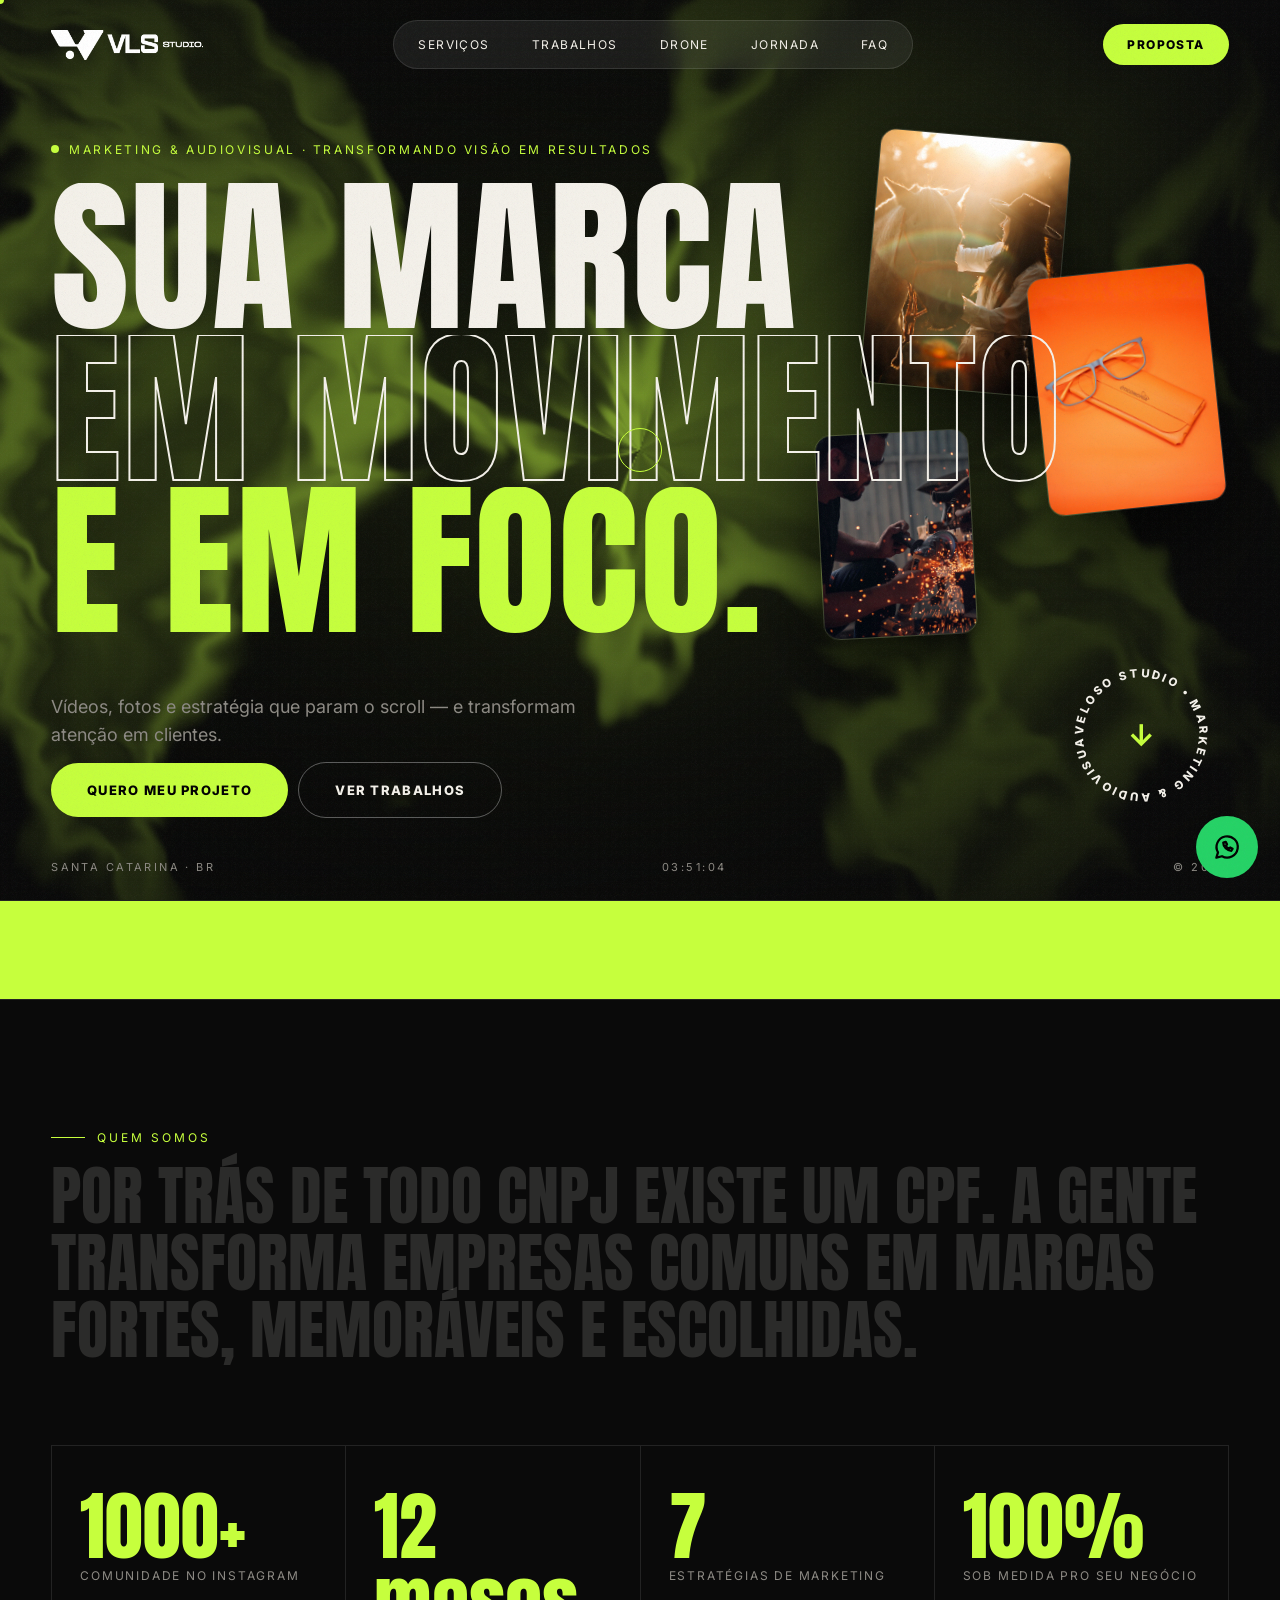
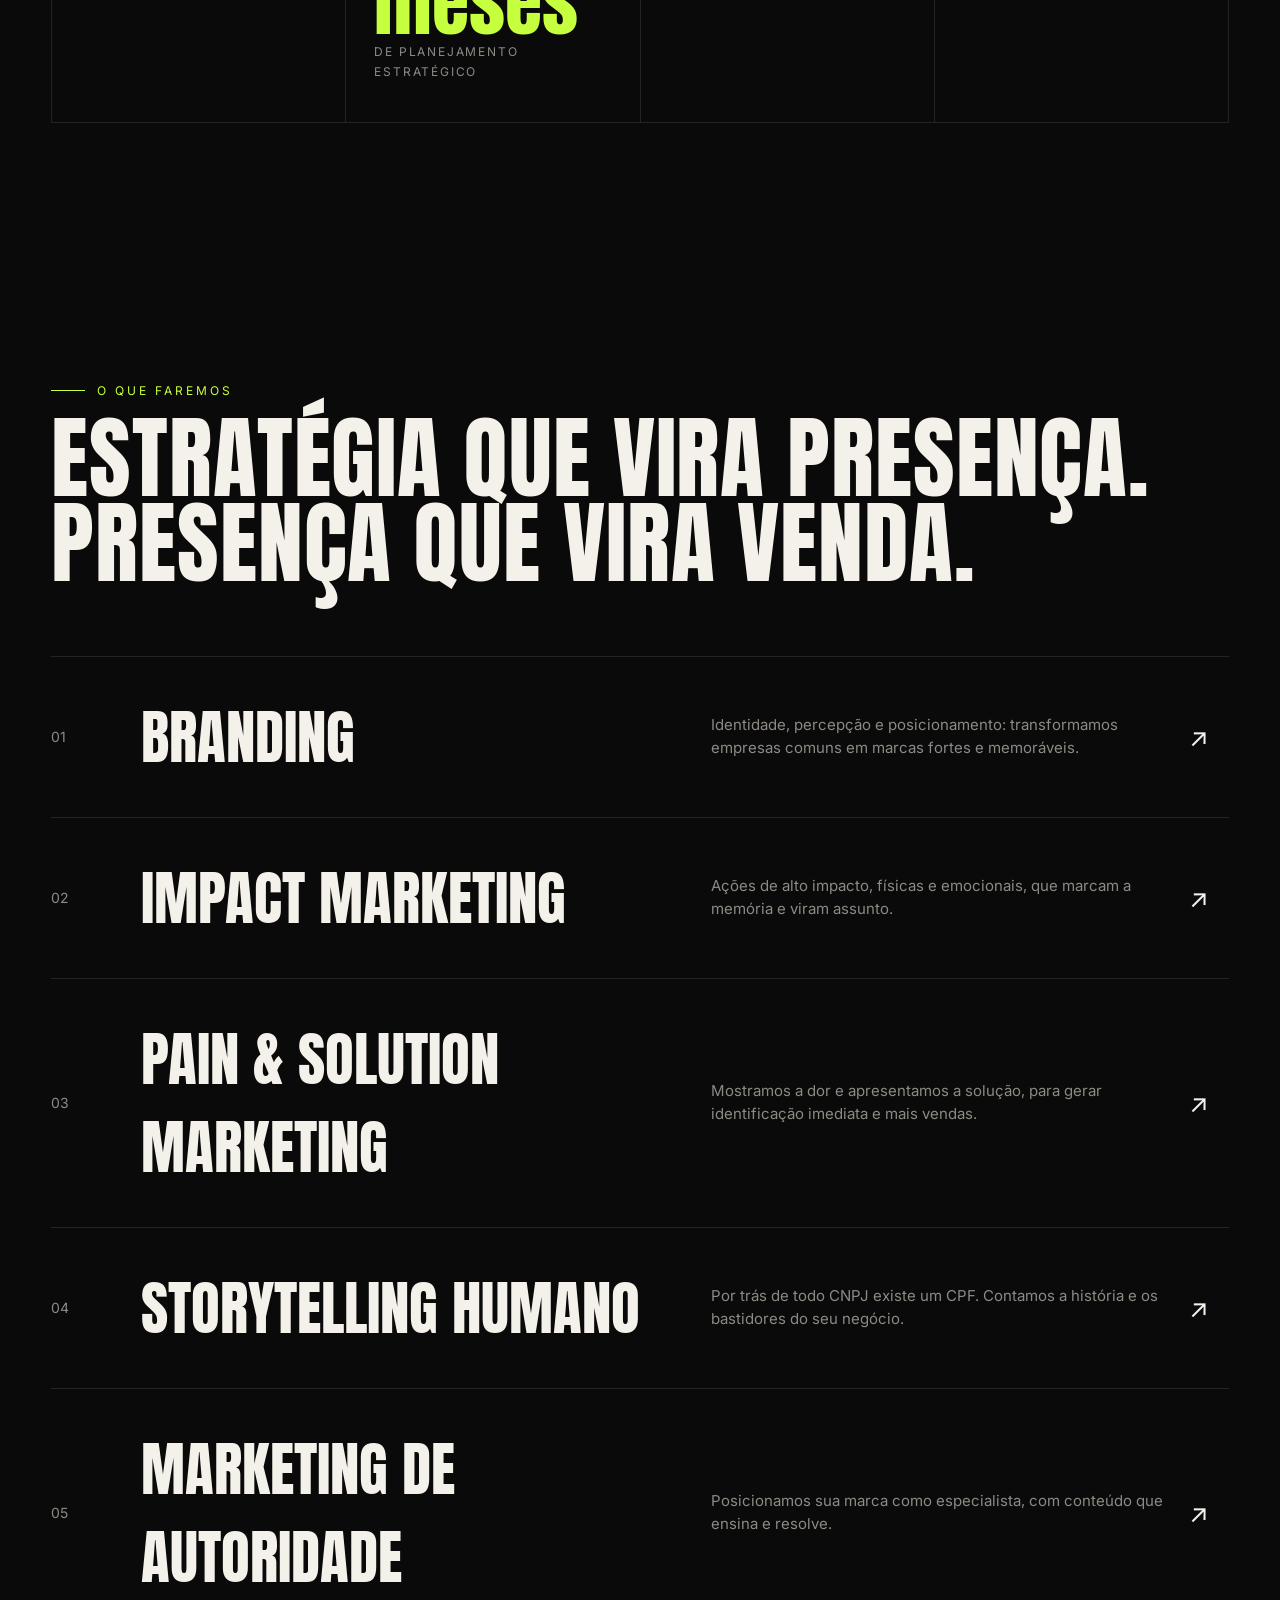
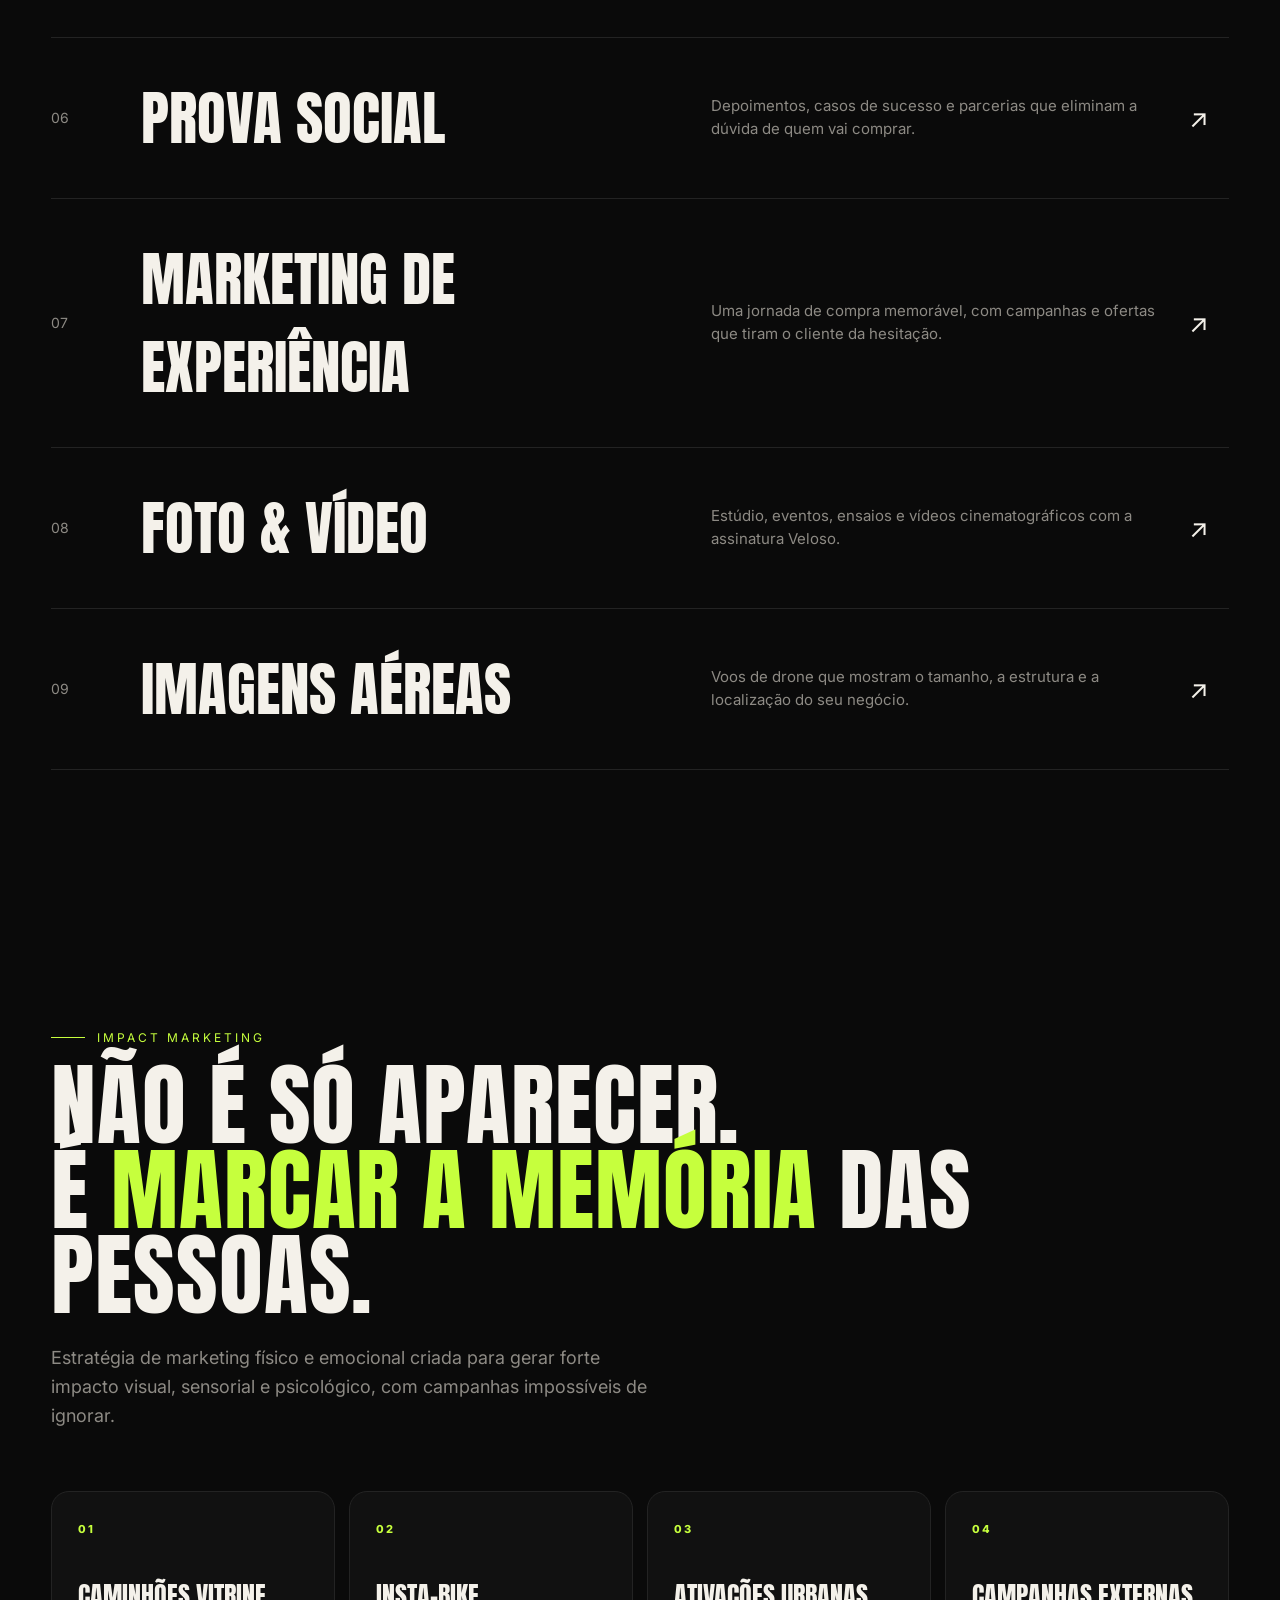
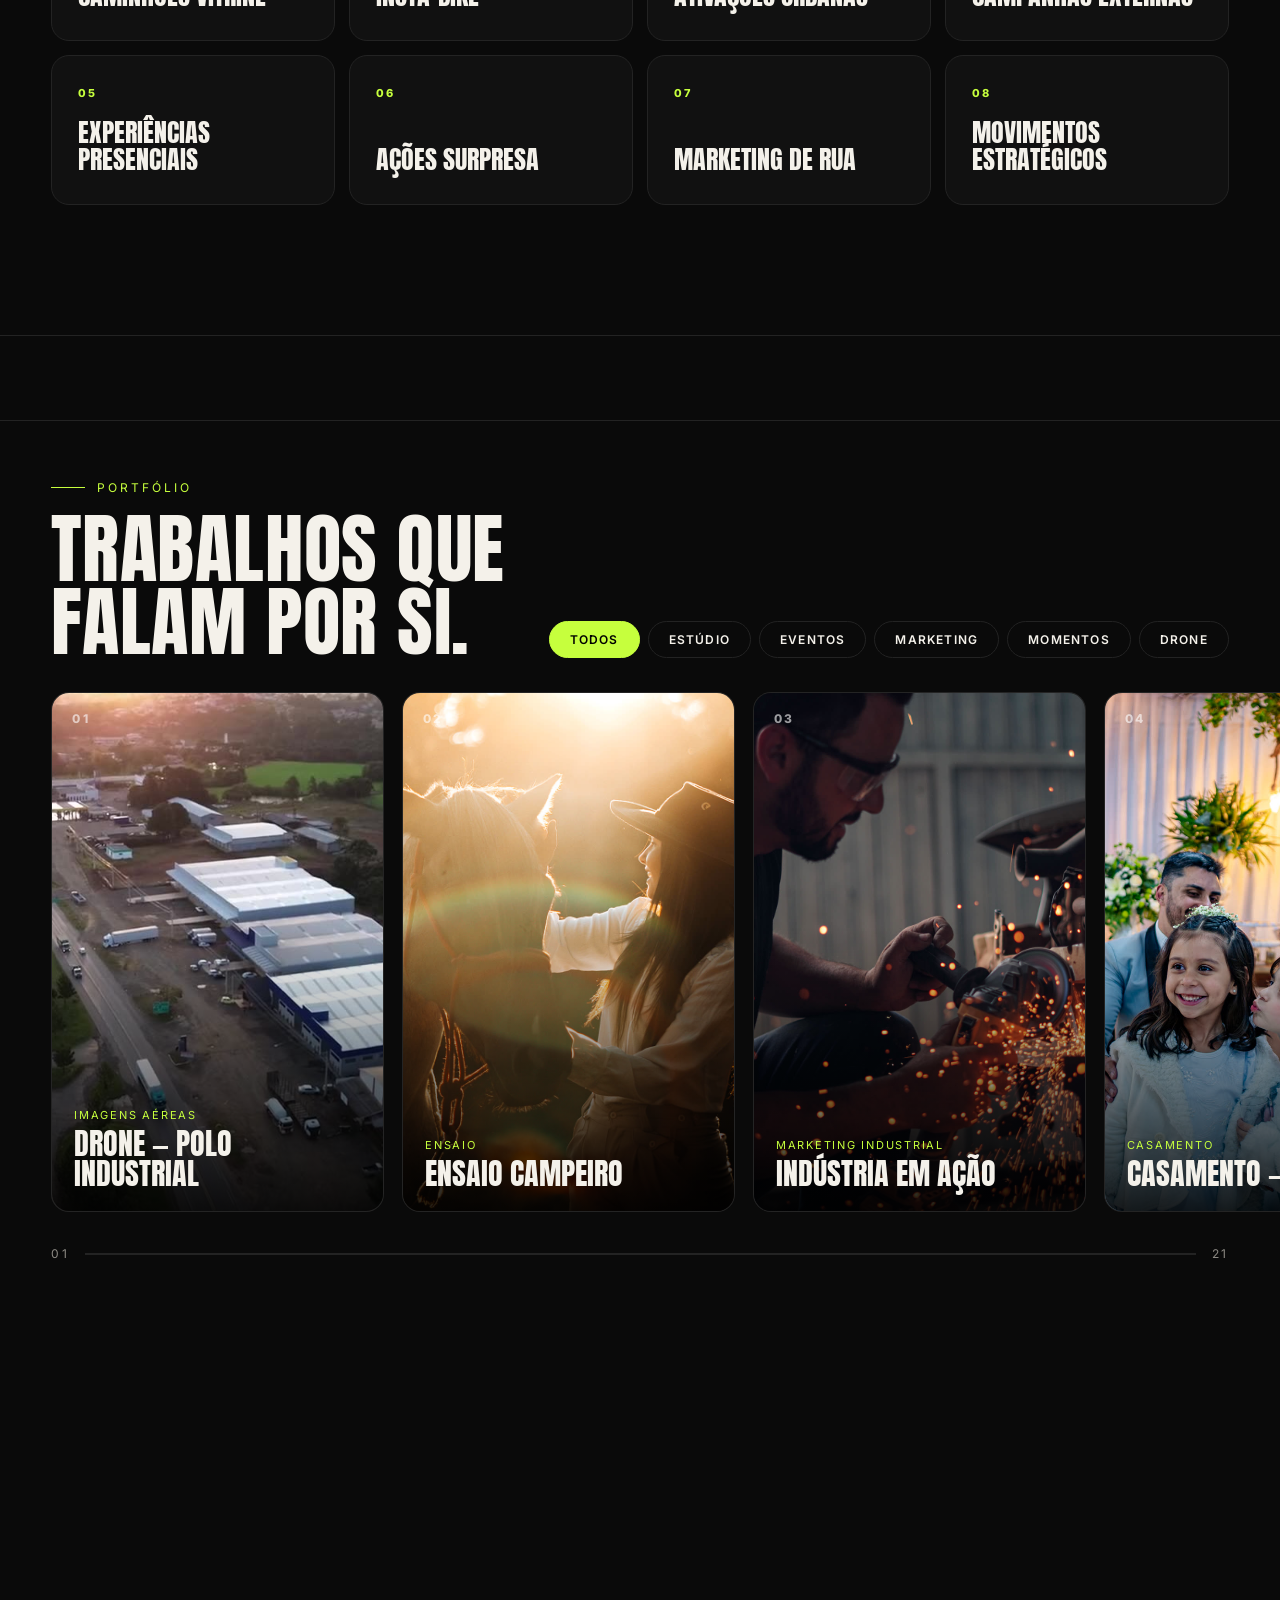
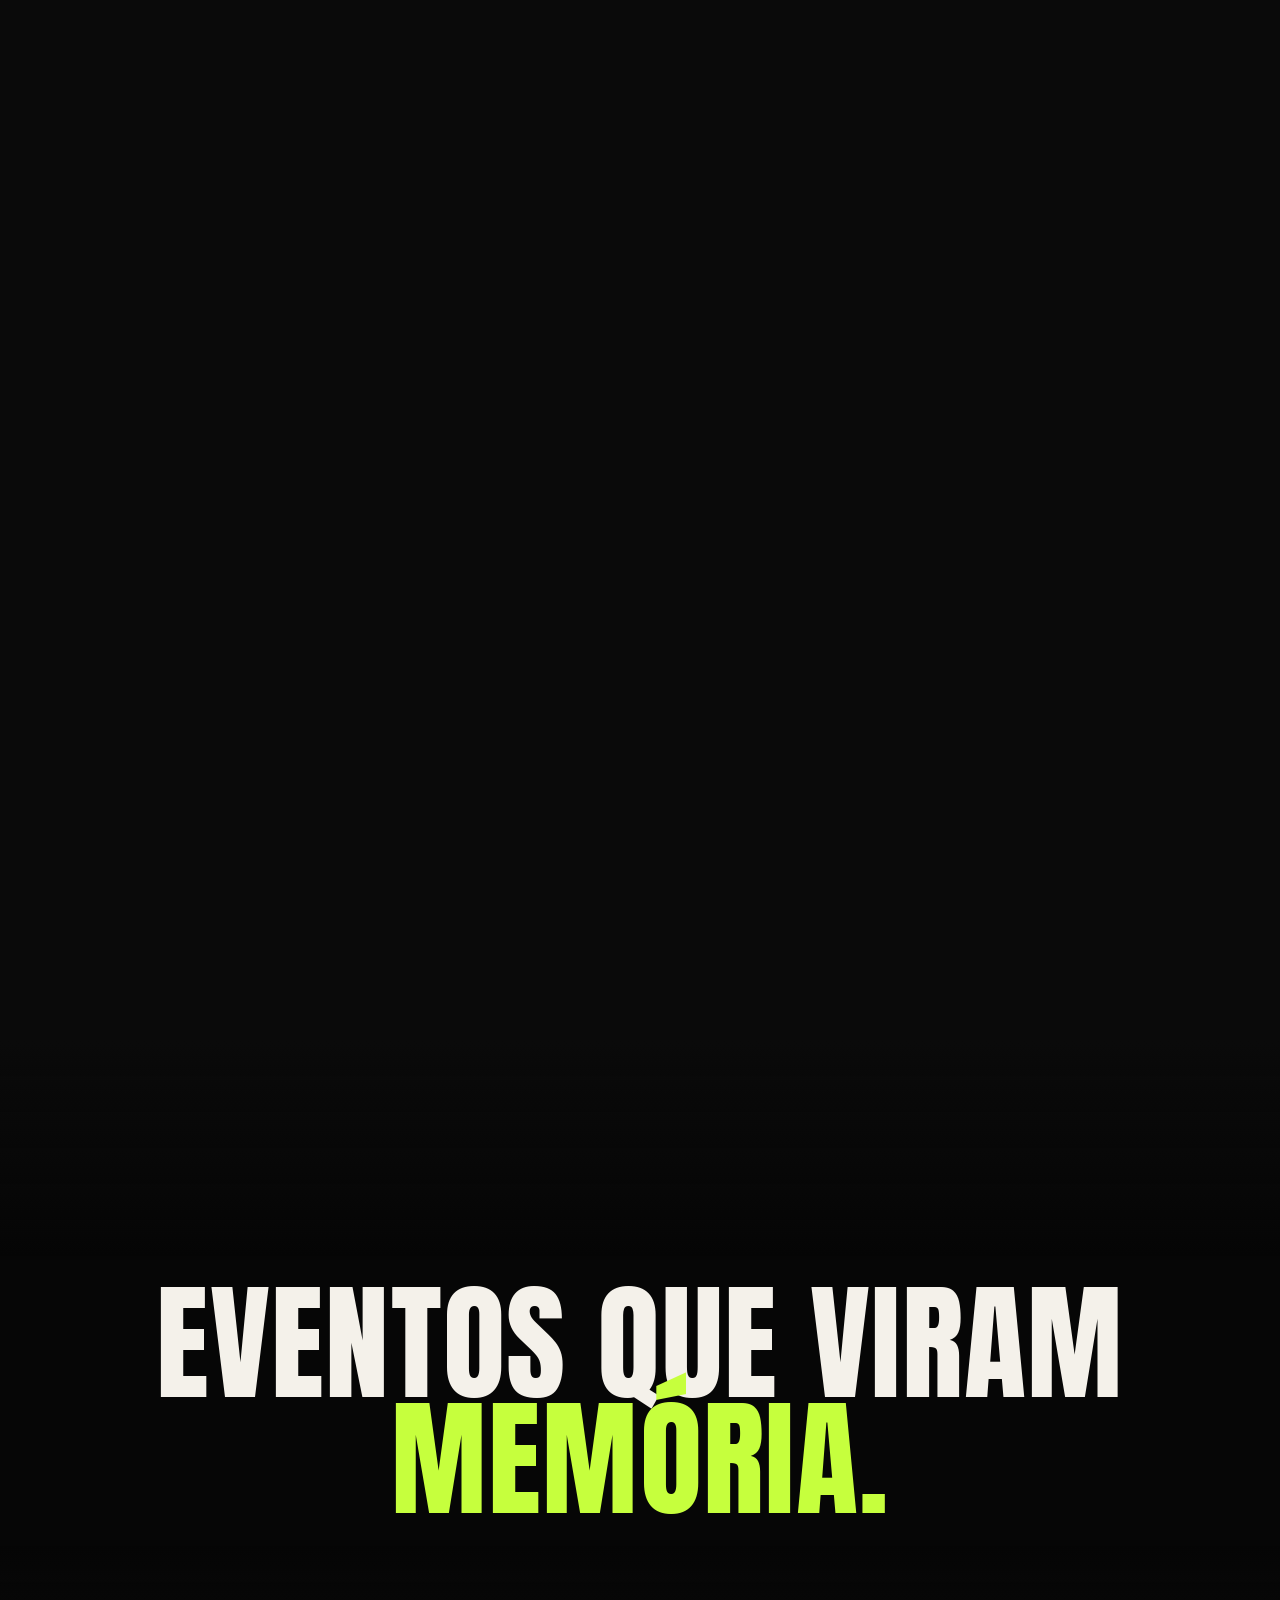
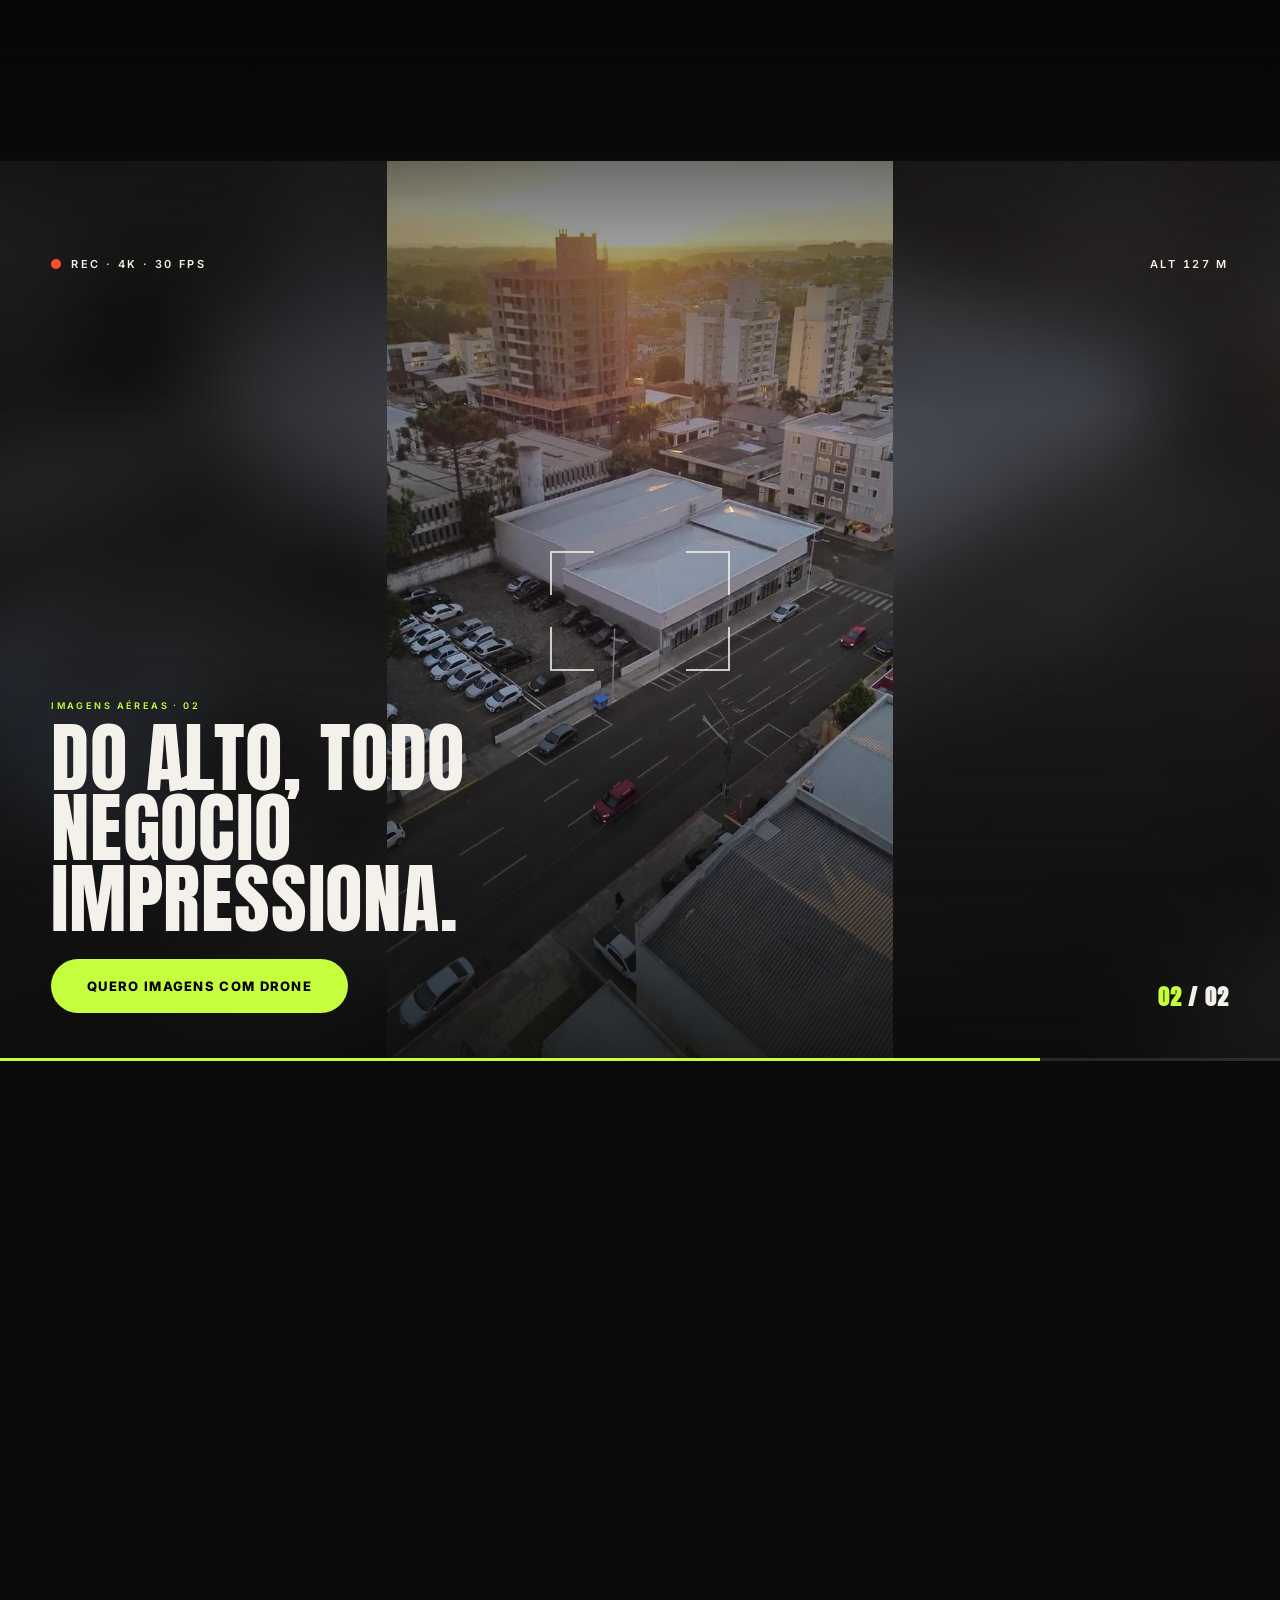
==== commit 13f4e479: "Adiciona seção de drone, fotos novas e corrige WhatsApp Co-Authored-By: Claude Opus 5.5 <noreply@ant" ====
--- a/index.html
+++ b/index.html
@@ -17,7 +17,7 @@
 
 <nav id="nav">
   <button class="logo" id="logo" data-cur="🎉" aria-label="Veloso" style="display:flex;align-items:center;gap:10px;mix-blend-mode:normal"><img src="img/logo.png" alt="VLS Studio" style="height:30px;width:auto;display:block"></button>
-  <ul><li><a href="#servicos">Serviços</a></li><li><a href="#trabalhos">Trabalhos</a></li><li><a href="#processo">Jornada</a></li><li><a href="#faq">FAQ</a></li></ul>
+  <ul><li><a href="#servicos">Serviços</a></li><li><a href="#trabalhos">Trabalhos</a></li><li><a href="#drone">Drone</a></li><li><a href="#processo">Jornada</a></li><li><a href="#faq">FAQ</a></li></ul>
   <a class="nc" href="#orcamento" data-mag>Proposta</a>
 </nav>
 
@@ -28,7 +28,7 @@
   <h1 class="anton" id="h1"><span class="ln">Sua marca</span><span class="ln">em movimento</span><span class="ln">e em foco.</span></h1>
   <p class="lead">Vídeos, fotos e estratégia que param o scroll — e transformam atenção em clientes.</p>
   <div class="acts"><a class="cta" href="#orcamento" data-mag>Quero meu projeto</a><a class="cta ghost" href="#trabalhos" data-mag>Ver trabalhos</a></div>
-  <div class="fl f1"><img src="img/evento-cresol-palestra.jpg" alt=""></div><div class="fl f2"><img src="img/oticonomia-grau.jpg" alt=""></div><div class="fl f3"><img src="img/hocks-2.jpg" alt=""></div>
+  <div class="fl f1"><img src="img/ensaio-cavalo.jpg" alt=""></div><div class="fl f2"><img src="img/oticonomia-grau.jpg" alt=""></div><div class="fl f3"><img src="img/making-of-esmerilhadeira.jpg" alt=""></div>
   <div class="badge"><svg viewBox="0 0 150 150"><defs><path id="c" d="M75,75 m-58,0 a58,58 0 1,1 116,0 a58,58 0 1,1 -116,0"/></defs><text><textPath href="#c">Veloso Studio • Marketing & Audiovisual •</textPath></text></svg><b>↓</b></div>
   <div class="hmeta"><span>Santa Catarina · BR</span><span id="clock">--:--:--</span><span>© 2026</span></div>
 </header>
@@ -68,7 +68,7 @@
 <div class="hs" id="trabalhos"><div class="stick">
   <div class="head">
     <div><div class="eyebrow">Portfólio</div><h2 class="anton">Trabalhos que<br>falam por si.</h2></div>
-    <div class="filters"><button class="on" data-f="all">Todos</button><button data-f="estudio">Estúdio</button><button data-f="eventos">Eventos</button><button data-f="marketing">Marketing</button><button data-f="momentos">Momentos</button></div>
+    <div class="filters"><button class="on" data-f="all">Todos</button><button data-f="estudio">Estúdio</button><button data-f="eventos">Eventos</button><button data-f="marketing">Marketing</button><button data-f="momentos">Momentos</button><button data-f="drone">Drone</button></div>
   </div>
   <div class="track" id="track"></div>
   <div class="prog"><span id="pc">01</span><i><b id="pf"></b></i><span id="pt">00</span></div>
@@ -76,6 +76,23 @@
 
 <!-- EVENT BAND -->
 <div class="band" id="band"><div class="bg" id="bandbg"></div><div class="tx"><span class="anton">Eventos que viram <em>memória.</em></span></div></div>
+
+<!-- DRONE -->
+<div class="drone" id="drone"><div class="dstick">
+  <div class="dtitle anton"><span id="dtop">Vista</span><span id="dbot">de <em>cima</em></span></div>
+  <div class="dhint" id="dhint">Imagens aéreas · role para decolar ↓</div>
+  <div class="dv dv1" id="dv1"><video src="video/drone-1.mp4" poster="img/drone-1-poster.jpg" muted loop playsinline preload="metadata"></video></div>
+  <div class="dv dv2" id="dv2"><img class="bg" src="img/drone-2-poster.jpg" alt=""><video class="v" src="video/drone-2.mp4" poster="img/drone-2-poster.jpg" muted loop playsinline preload="metadata"></video></div>
+  <div class="dhud" id="dhud">
+    <div class="dframe"><i></i><i></i><i></i><i></i></div>
+    <div class="tl"><b class="rec"></b>REC · 4K · 30 FPS</div>
+    <div class="tr">ALT <span id="dalt">030</span> M</div>
+    <div class="dcap" id="dcap1"><small>Imagens aéreas · 01</small><h3 class="anton">Mostre o tamanho<br>da sua empresa.</h3></div>
+    <div class="dcap" id="dcap2"><small>Imagens aéreas · 02</small><h3 class="anton">Do alto, todo<br>negócio impressiona.</h3><a class="cta" href="https://wa.me/554988267867?text=Oi!%20Quero%20imagens%20a%C3%A9reas%20com%20drone." target="_blank" rel="noopener" data-cur="VOAR">Quero imagens com drone</a></div>
+    <div class="br"><span id="dcnt">01</span> / 02</div>
+    <div class="dprog"><b id="dpr"></b></div>
+  </div>
+</div></div>
 
 <!-- BEFORE / AFTER -->
 <section id="antes">
@@ -161,11 +178,11 @@
 <!-- FINAL -->
 <section class="final" id="contato">
   <div class="eyebrow rv" style="justify-content:center">Bora?</div>
-  <a class="giant" href="https://wa.me/5549999999999?text=Oi!%20Vim%20pelo%20site%20e%20quero%20um%20or%C3%A7amento." target="_blank" rel="noopener" data-cur="FALAR">Vamos<br>conversar</a>
+  <a class="giant" href="https://wa.me/554988267867?text=Oi!%20Vim%20pelo%20site%20e%20quero%20um%20or%C3%A7amento." target="_blank" rel="noopener" data-cur="FALAR">Vamos<br>conversar</a>
   <p>Seu próximo conteúdo começa com uma mensagem.</p>
 </section>
 <footer><span>© 2026 Veloso Studio — Marketing & Audiovisual</span><span><a href="https://www.instagram.com/velosostudio_/" target="_blank" rel="noopener">@velosostudio_</a> · <a href="https://www.instagram.com/_caosstudio_/" target="_blank" rel="noopener">@_caosstudio_</a></span></footer>
-<a class="wa" href="https://wa.me/5549999999999" target="_blank" rel="noopener" aria-label="WhatsApp">WA</a>
+<a class="wa" href="https://wa.me/554988267867" target="_blank" rel="noopener" aria-label="Falar no WhatsApp"><svg viewBox="0 0 24 24" width="30" height="30" fill="none" stroke="#000" stroke-width="1.8" stroke-linecap="round" stroke-linejoin="round"><path d="M3.5 20.5l1.3-4.2A8.5 8.5 0 1 1 8 19.4z"/><path d="M9 8.5c0 3.5 3 6.5 6.5 6.5l1-1.6-2-1-1 .9c-1-.4-2-1.4-2.4-2.4l.9-1-1-2z"/></svg></a>
 
 <!-- LIGHTBOX -->
 <div id="lb"><button class="x" id="lx" aria-label="Fechar">×</button>
--- a/css/style.css
+++ b/css/style.css
@@ -176,7 +176,7 @@
 .ig div:hover small{color:#000}
 /* event band */
 .band{position:relative;height:80vh;overflow:hidden;display:grid;place-items:center;text-align:center}
-.band .bg{position:absolute;inset:-12% 0;background:url(../img/evento-cresol-sala.jpg) center/cover;will-change:transform}
+.band .bg{position:absolute;inset:-12% 0;background:url(../img/casamento-daminhas.jpg) center/cover;will-change:transform}
 .band:before{content:"";position:absolute;inset:0;background:linear-gradient(#0a0a0a,#0a0a0a00 30%,#0a0a0a00 70%,#0a0a0a),#00000066;z-index:1}
 .band .tx{position:relative;z-index:2;padding:0 4vw}
 .band .tx span{font-size:clamp(46px,10vw,170px);line-height:.9;display:block}
@@ -258,3 +258,42 @@
 .wa{position:fixed;right:22px;bottom:22px;z-index:900;background:#25d366;color:#000;width:62px;height:62px;border-radius:50%;display:grid;place-items:center;font-weight:800;animation:pw 2s infinite}
 @keyframes pw{0%{box-shadow:0 0 0 0 #25d36699}70%,100%{box-shadow:0 0 0 22px #25d36600}}
 @media(prefers-reduced-motion:reduce){*{animation:none!important;transition-duration:.01s!important}}
+
+/* ---------- DRONE (decolagem + íris) ---------- */
+.drone{position:relative;height:420vh;background:var(--bg)}
+.dstick{position:sticky;top:0;height:100vh;height:100svh;overflow:hidden}
+.dtitle{position:absolute;inset:0;display:flex;flex-direction:column;align-items:center;justify-content:space-between;padding:4vh 4vw;font-size:clamp(64px,21vh,240px);line-height:.85;z-index:1;pointer-events:none;text-align:center}
+.dtitle span{display:block;will-change:transform}
+.dtitle em{font-style:normal;color:var(--ac)}
+.dhint{position:absolute;left:50%;bottom:calc(27vh - 34px);transform:translateX(-50%);z-index:4;font-size:11px;letter-spacing:.25em;text-transform:uppercase;color:var(--mut);white-space:nowrap}
+.dv{position:absolute;inset:0;z-index:2;overflow:hidden;will-change:clip-path}
+.dv video,.dv .bg{position:absolute;inset:0;width:100%;height:100%;object-fit:cover;will-change:transform}
+.dv1{clip-path:inset(27% 34% round 28px)}
+.dv1:after,.dv2:after{content:"";position:absolute;inset:0;background:linear-gradient(#0a0a0a99,#0a0a0a00 28%,#0a0a0a00 55%,#0a0a0acc);pointer-events:none}
+.dv2{z-index:3;clip-path:circle(0% at 50% 50%)}
+.dv2 .bg{filter:blur(34px) brightness(.5);transform:scale(1.2)}
+.dv2 video.v{object-fit:contain}
+@media(orientation:portrait){.dv2 video.v{object-fit:cover}}
+.dhud{position:absolute;inset:0;z-index:5;pointer-events:none;opacity:0;transition:opacity .6s var(--ease);font-size:11px;letter-spacing:.22em;text-transform:uppercase;font-weight:600}
+.dhud.on{opacity:1}
+.dhud .tl,.dhud .tr,.dhud .br{position:absolute}
+.dhud .tl{left:4vw;top:96px;display:flex;align-items:center;gap:10px}
+.dhud .tr{right:4vw;top:96px;font-variant-numeric:tabular-nums}
+.dhud .br{right:4vw;bottom:48px;font-family:Anton,Impact,sans-serif;font-size:22px;letter-spacing:.05em}
+.dhud .br span{color:var(--ac)}
+.rec{width:10px;height:10px;border-radius:50%;background:var(--ac2);display:block;animation:recb 1.2s infinite}
+@keyframes recb{50%{opacity:.2}}
+.dframe i{position:absolute;width:44px;height:44px;border-color:#f4f1eacc;border-style:solid;border-width:0}
+.dframe i:nth-child(1){left:calc(50% - 90px);top:calc(50% - 60px);border-left-width:2px;border-top-width:2px}
+.dframe i:nth-child(2){right:calc(50% - 90px);top:calc(50% - 60px);border-right-width:2px;border-top-width:2px}
+.dframe i:nth-child(3){left:calc(50% - 90px);bottom:calc(50% - 60px);border-left-width:2px;border-bottom-width:2px}
+.dframe i:nth-child(4){right:calc(50% - 90px);bottom:calc(50% - 60px);border-right-width:2px;border-bottom-width:2px}
+.dcap{position:absolute;left:4vw;bottom:48px;max-width:min(640px,80vw);opacity:0;transform:translateY(30px);transition:opacity .6s var(--ease),transform .8s var(--ease)}
+.dcap.on{opacity:1;transform:none;pointer-events:auto}
+.dcap small{display:block;color:var(--ac);margin-bottom:12px}
+.dcap h3{font-size:clamp(36px,6vw,92px);line-height:.92;letter-spacing:.01em;text-transform:uppercase}
+.dcap .cta{margin-top:24px;letter-spacing:.1em}
+.dprog{position:absolute;left:0;right:0;bottom:0;height:3px;background:#ffffff1a}
+.dprog b{display:block;height:100%;width:0;background:var(--ac)}
+@media(max-width:700px){.dhud .tl,.dhud .tr{top:84px}.dframe{display:none}.dcap{bottom:84px}.dhud .br{bottom:28px}}
+@media(prefers-reduced-motion:reduce){.drone{height:auto}.dstick{position:relative}}
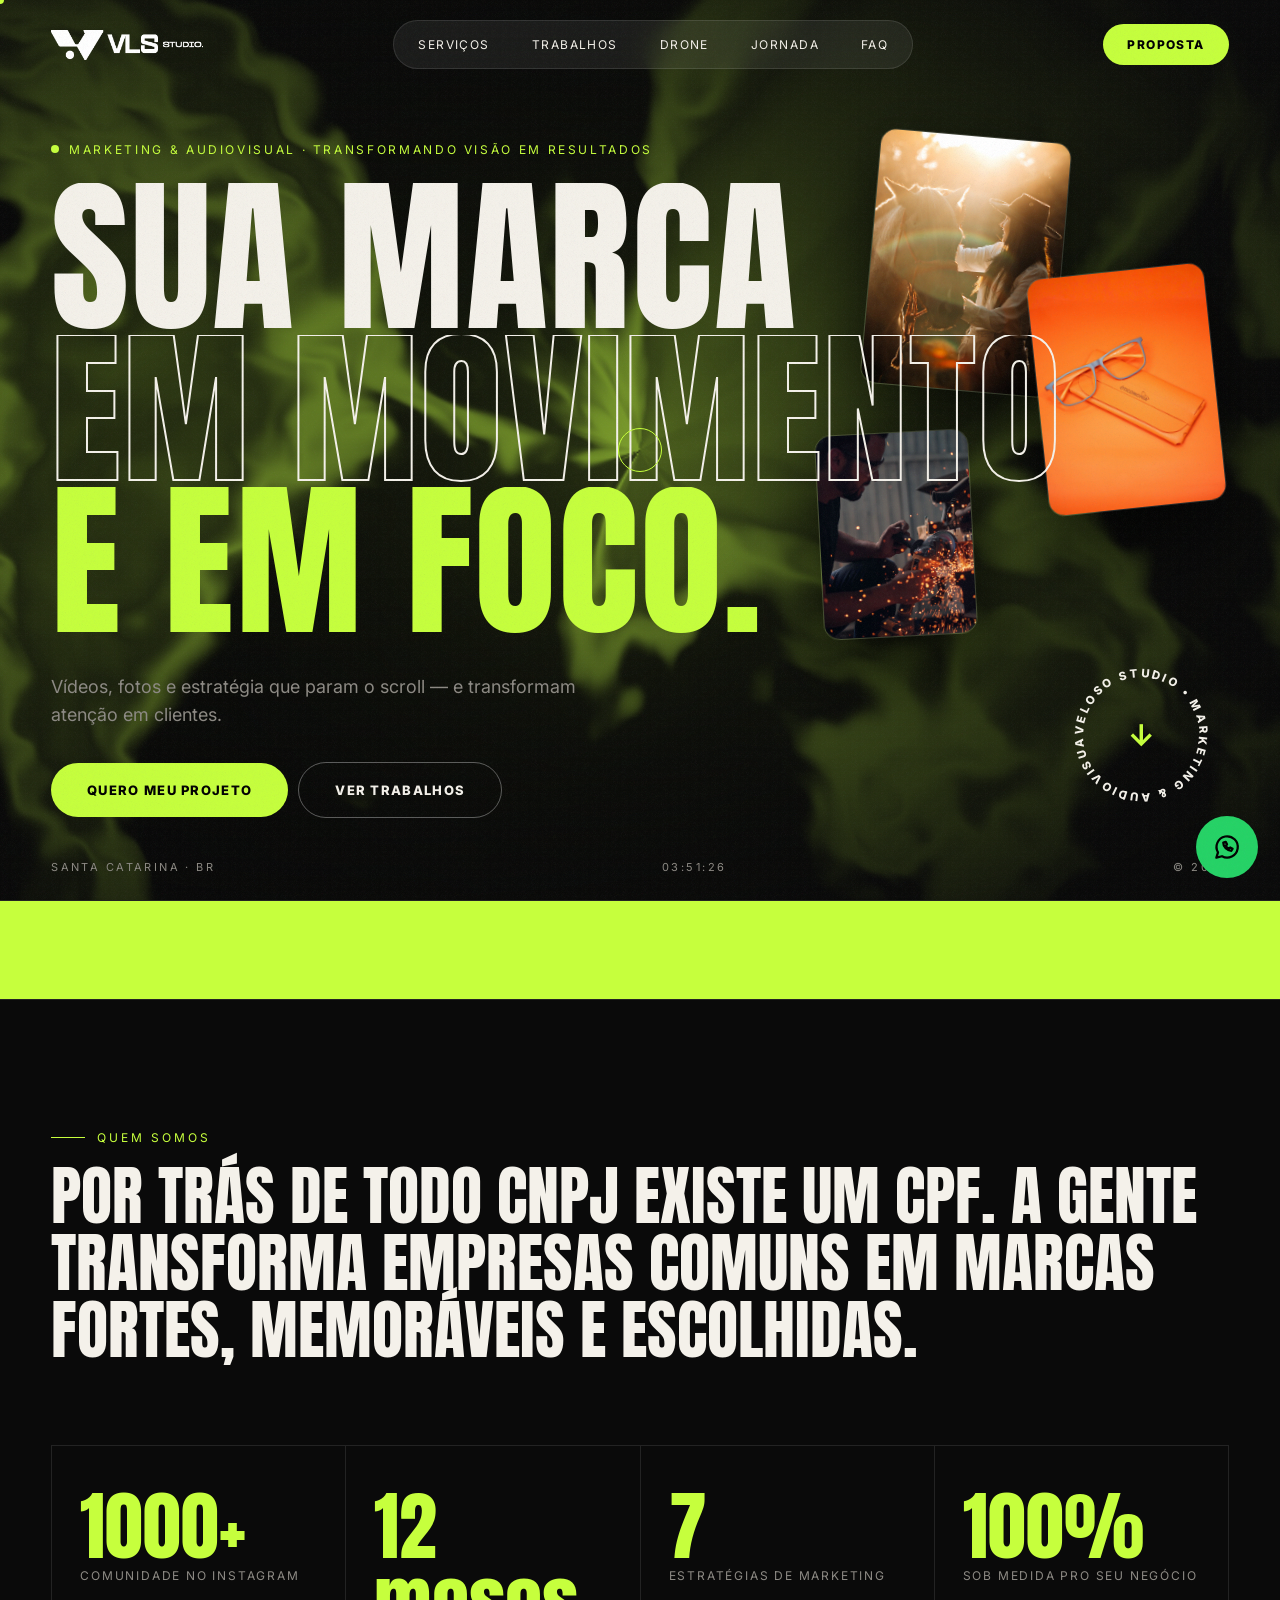
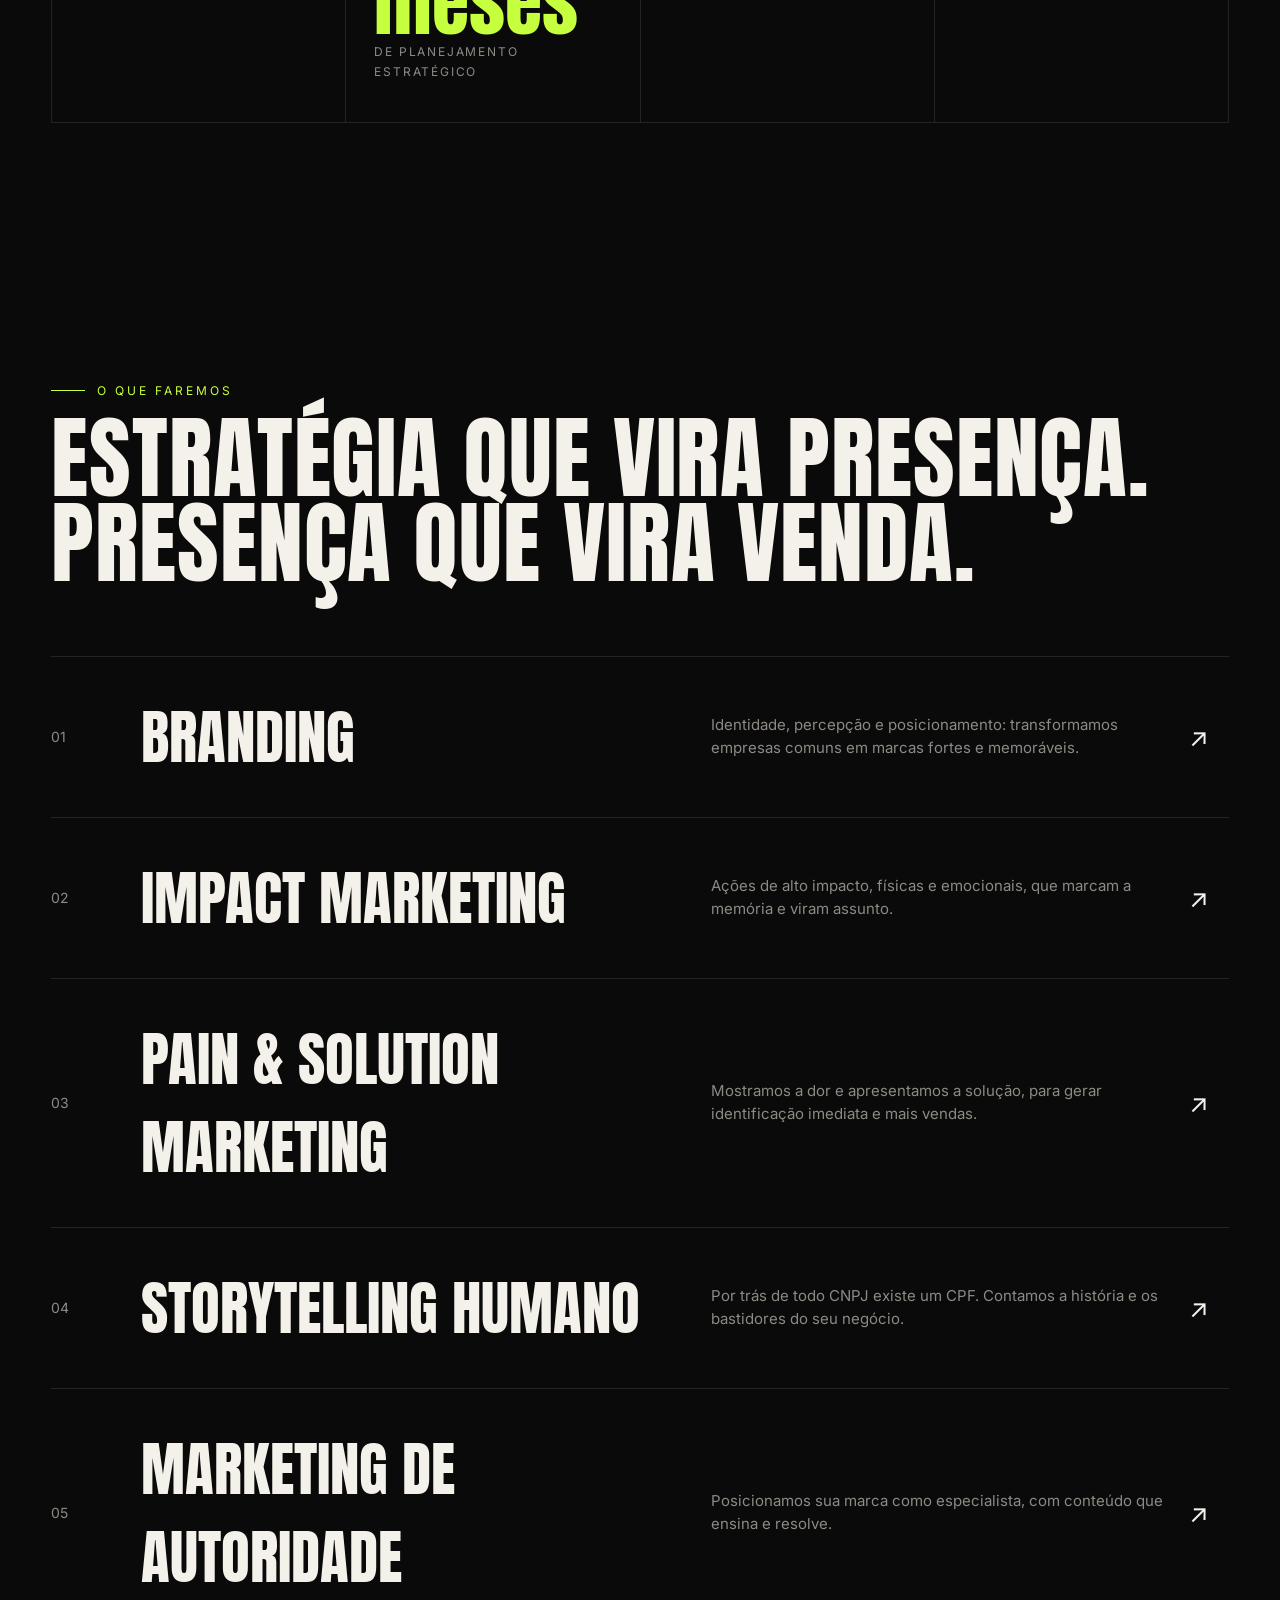
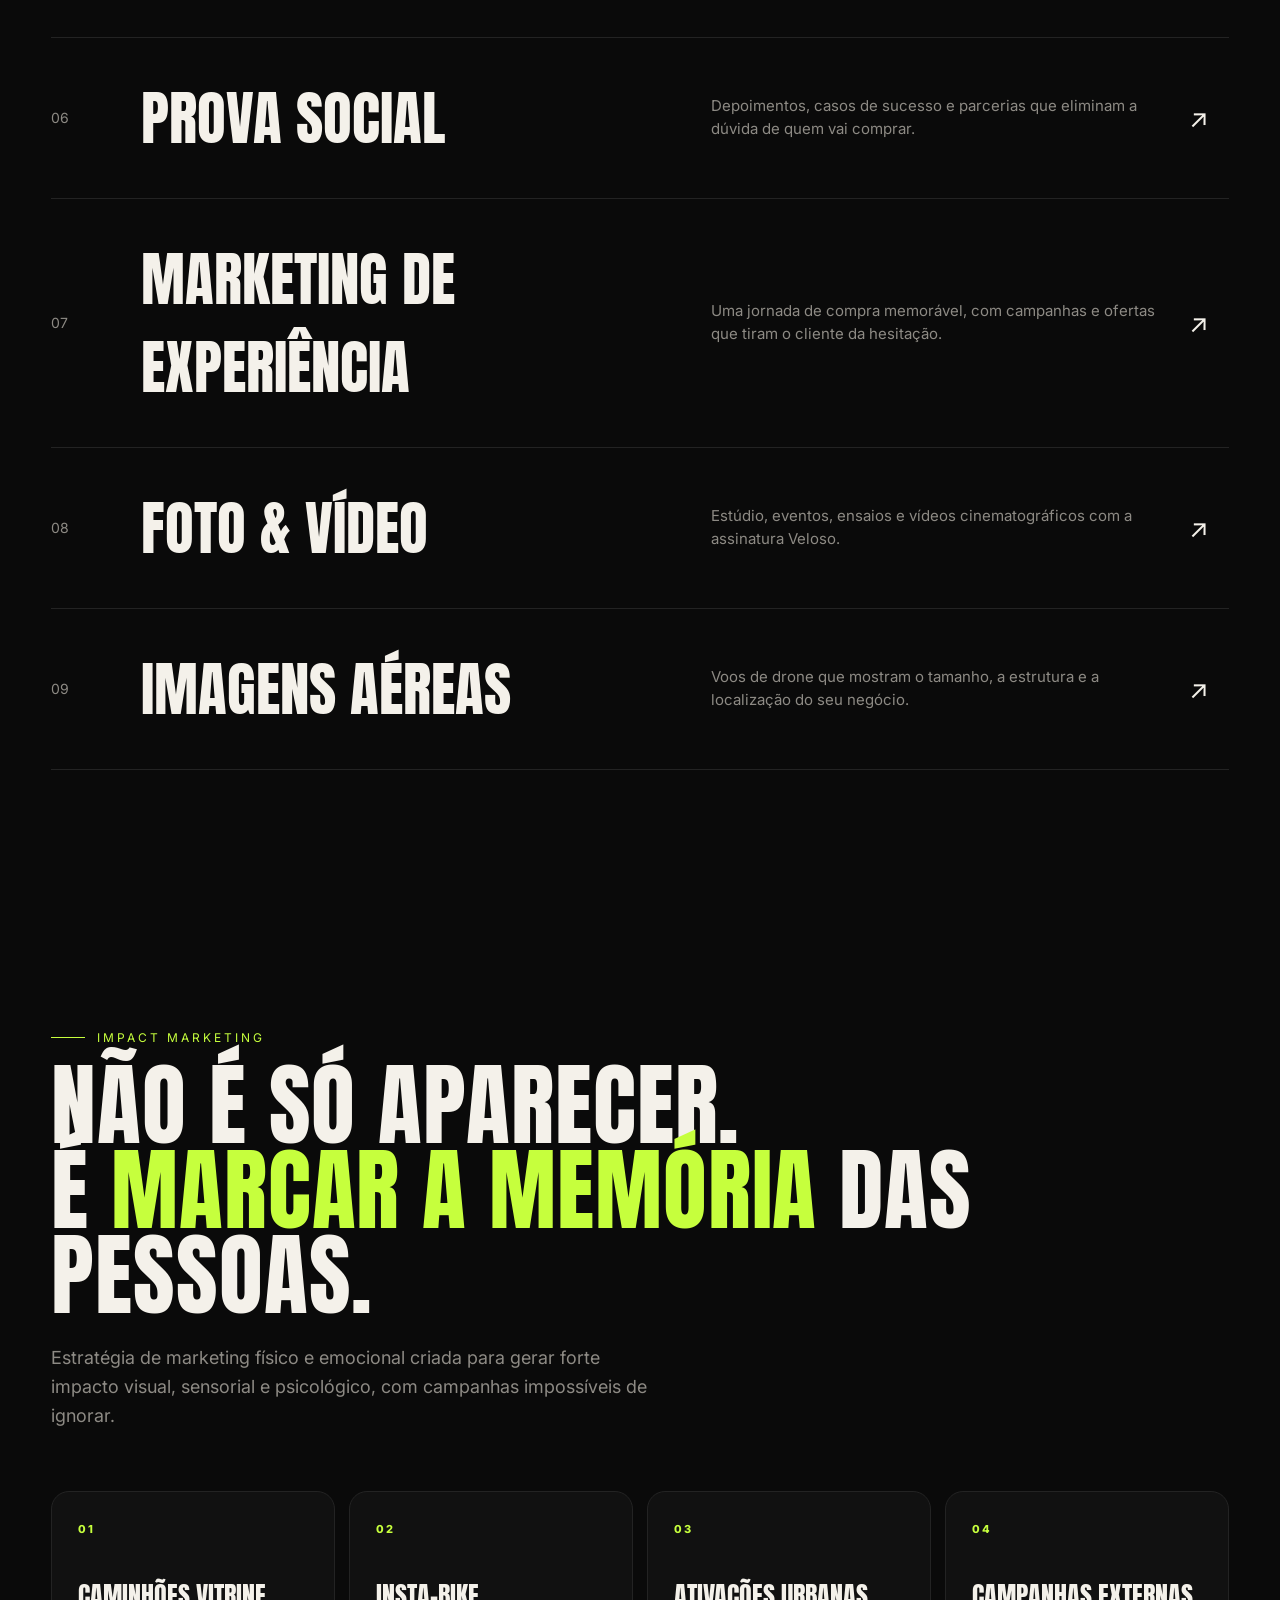
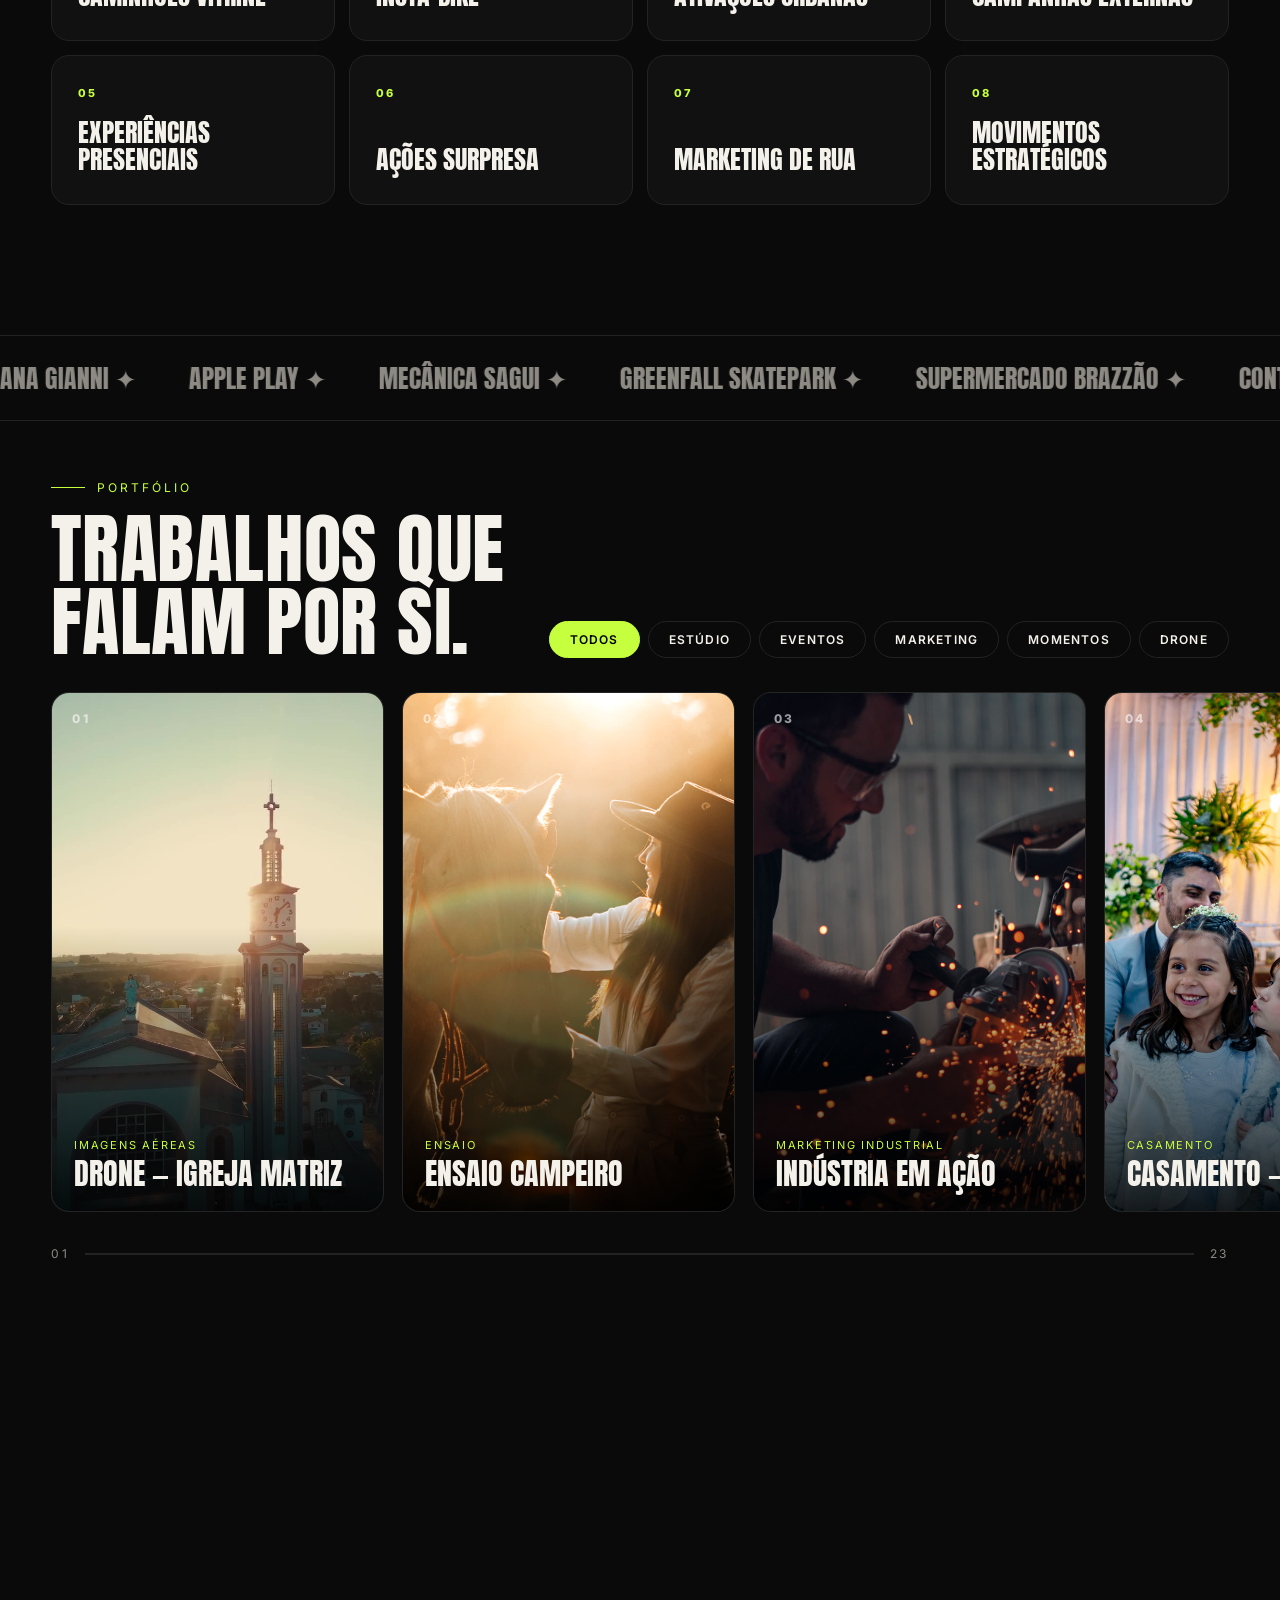
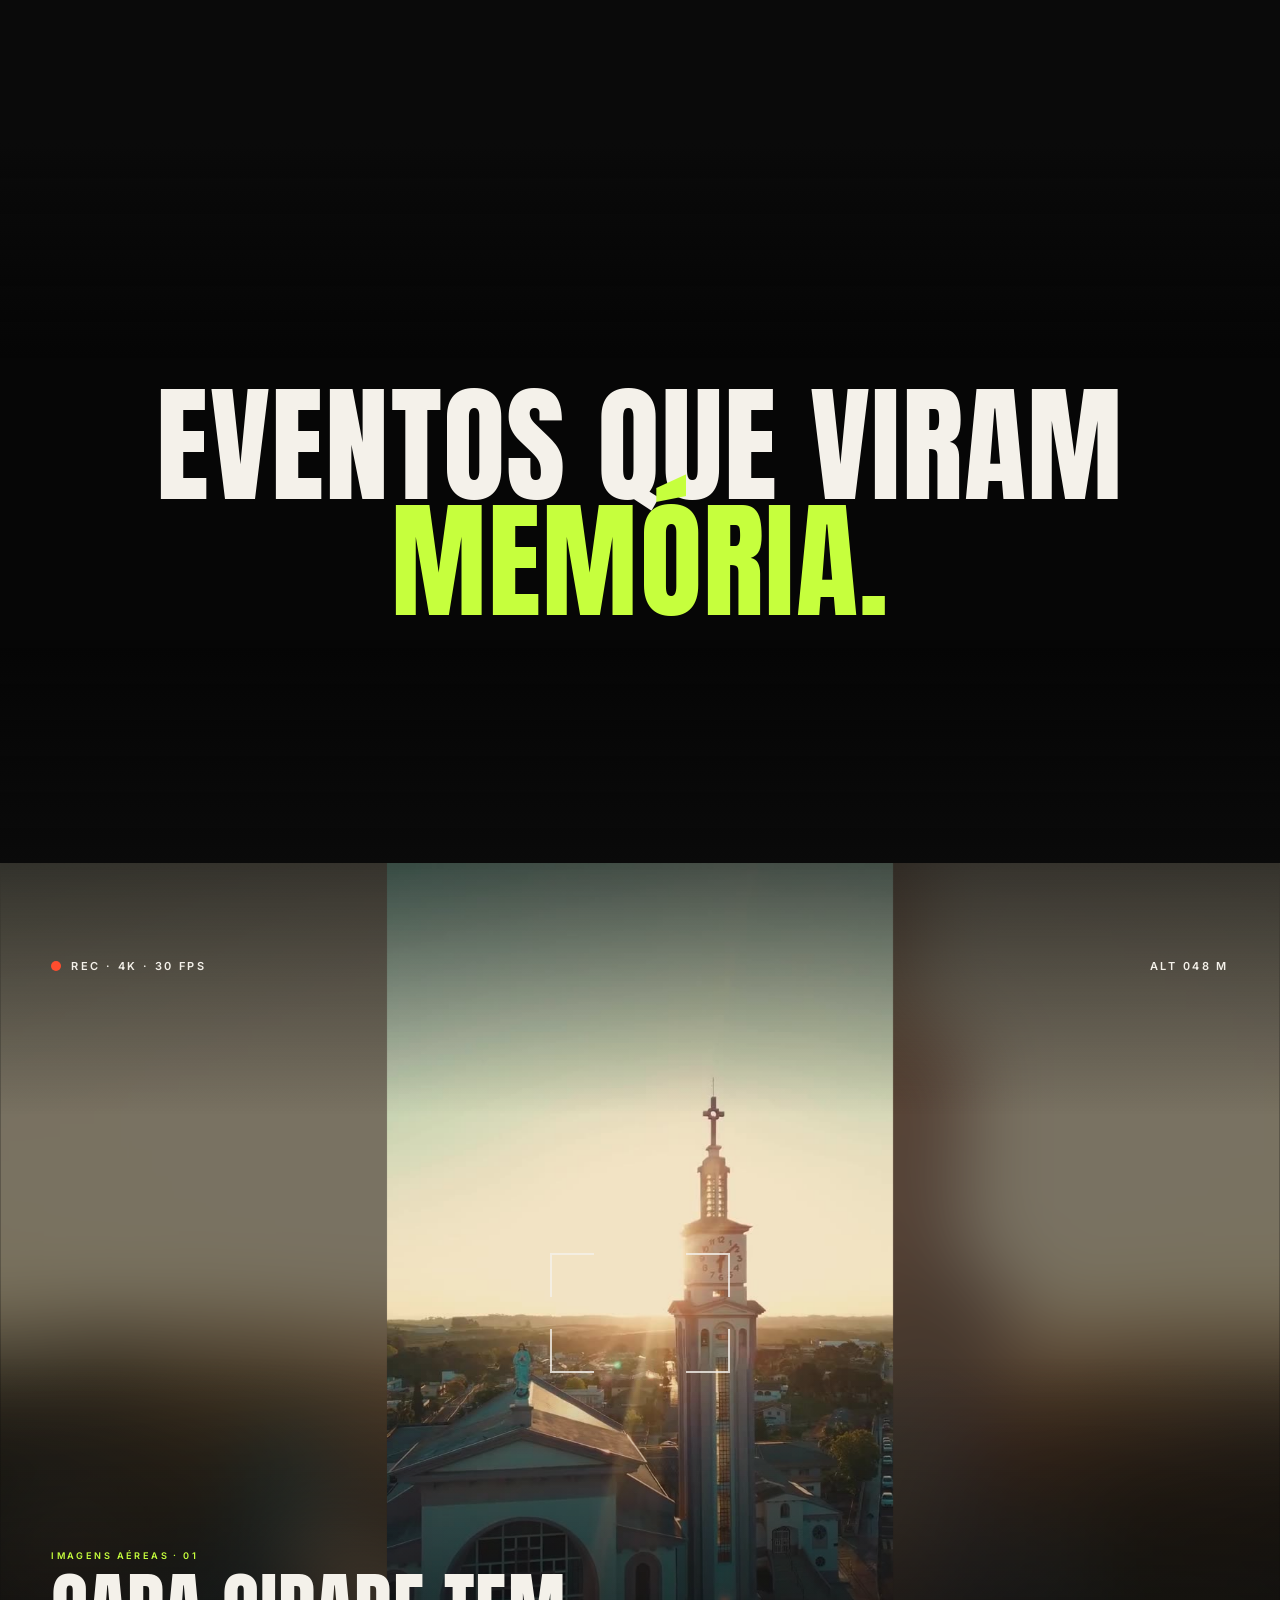
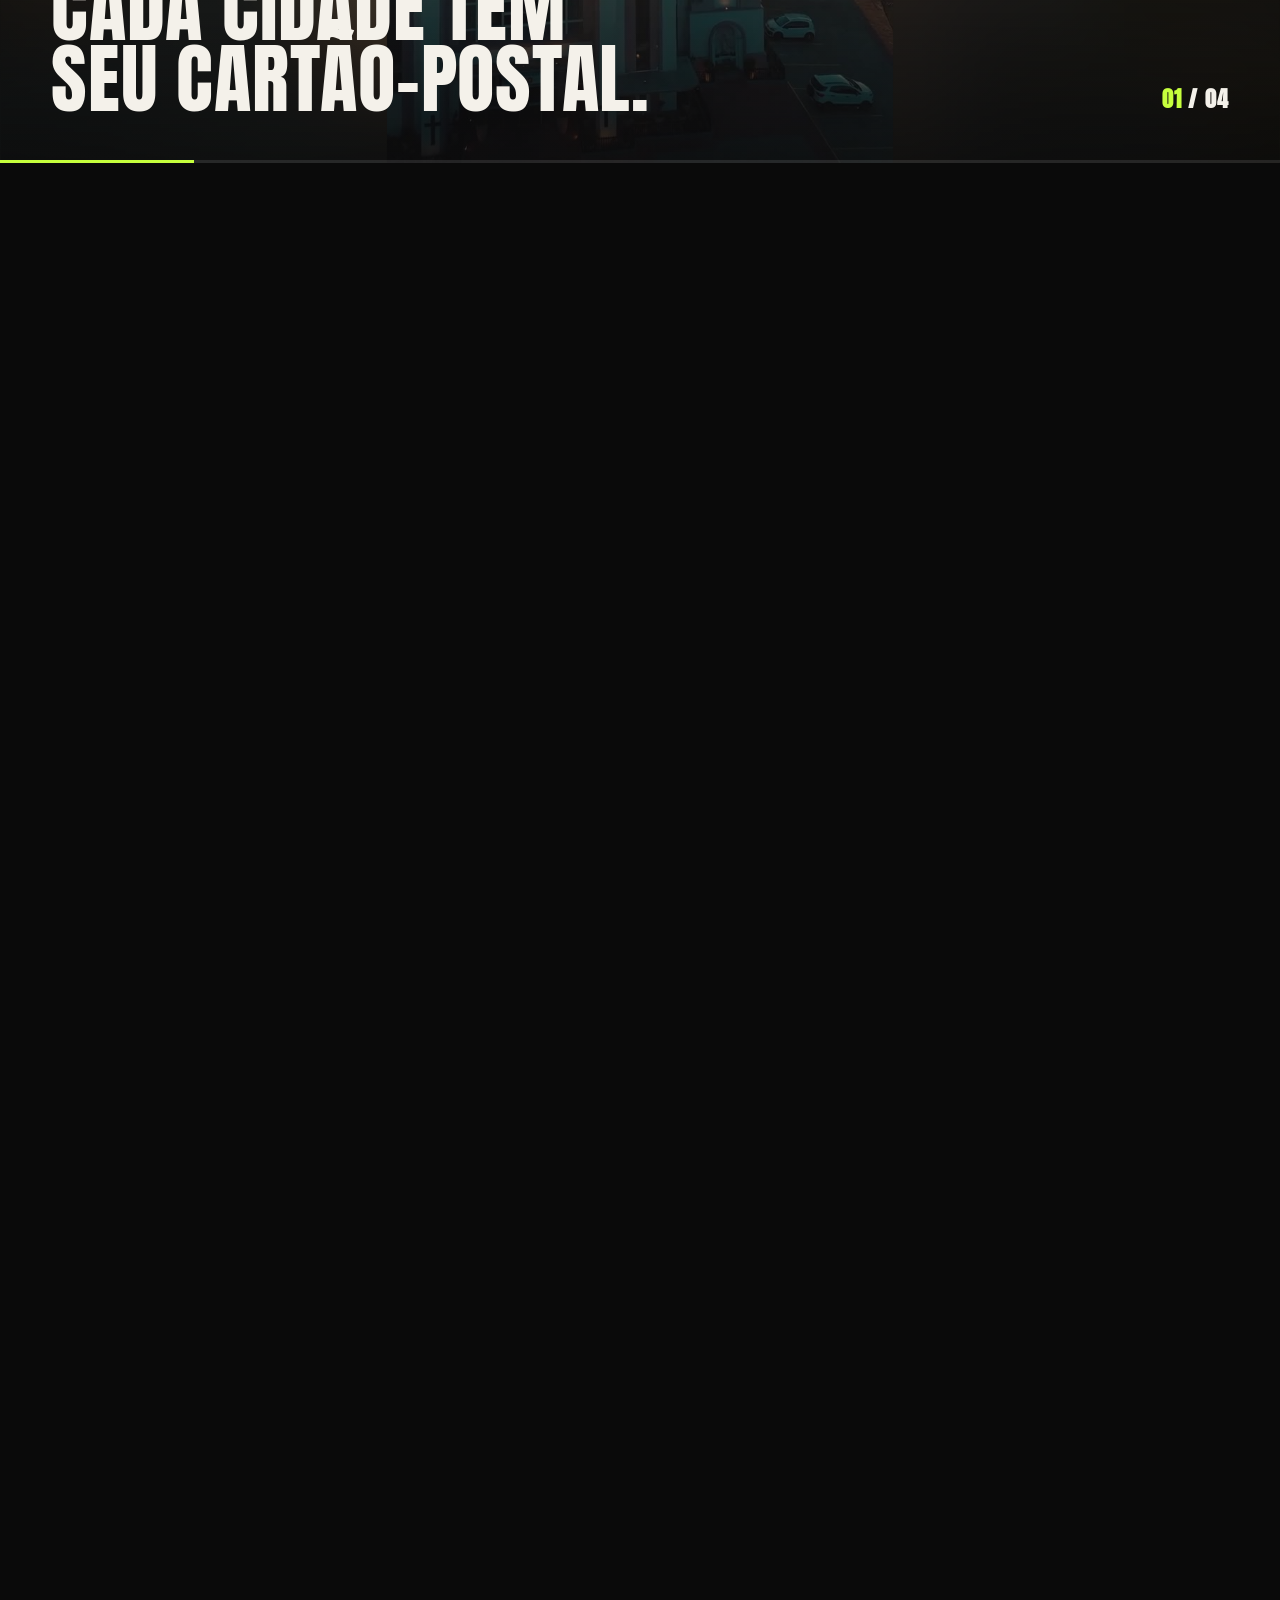
==== commit 929ed34b: "Drone com 4 vídeos e transições, faixa de clientes em movimento Co-Authored-By: Claude Opus 5.5 <nor" ====
--- a/index.html
+++ b/index.html
@@ -81,15 +81,19 @@
 <div class="drone" id="drone"><div class="dstick">
   <div class="dtitle anton"><span id="dtop">Vista</span><span id="dbot">de <em>cima</em></span></div>
   <div class="dhint" id="dhint">Imagens aéreas · role para decolar ↓</div>
-  <div class="dv dv1" id="dv1"><video src="video/drone-1.mp4" poster="img/drone-1-poster.jpg" muted loop playsinline preload="metadata"></video></div>
-  <div class="dv dv2" id="dv2"><img class="bg" src="img/drone-2-poster.jpg" alt=""><video class="v" src="video/drone-2.mp4" poster="img/drone-2-poster.jpg" muted loop playsinline preload="metadata"></video></div>
+  <div class="dv dl1" id="dl1"><img class="bg" src="img/drone-igreja-poster.jpg" alt=""><video class="v" src="video/drone-igreja.mp4" poster="img/drone-igreja-poster.jpg" muted loop playsinline preload="metadata"></video></div>
+  <div class="dv dl2" id="dl2"><img class="bg" src="img/drone-comercial-poster.jpg" alt=""><video class="v" src="video/drone-comercial.mp4" poster="img/drone-comercial-poster.jpg" muted loop playsinline preload="metadata"></video></div>
+  <div class="dv dl3" id="dl3"><img class="bg" src="img/drone-avenida-poster.jpg" alt=""><video class="v" src="video/drone-avenida.mp4" poster="img/drone-avenida-poster.jpg" muted loop playsinline preload="metadata"></video></div>
+  <div class="dv dl4" id="dl4"><img class="bg" src="img/drone-cidade-poster.jpg" alt=""><video class="v" src="video/drone-cidade.mp4" poster="img/drone-cidade-poster.jpg" muted loop playsinline preload="metadata"></video></div>
   <div class="dhud" id="dhud">
     <div class="dframe"><i></i><i></i><i></i><i></i></div>
     <div class="tl"><b class="rec"></b>REC · 4K · 30 FPS</div>
     <div class="tr">ALT <span id="dalt">030</span> M</div>
-    <div class="dcap" id="dcap1"><small>Imagens aéreas · 01</small><h3 class="anton">Mostre o tamanho<br>da sua empresa.</h3></div>
-    <div class="dcap" id="dcap2"><small>Imagens aéreas · 02</small><h3 class="anton">Do alto, todo<br>negócio impressiona.</h3><a class="cta" href="https://wa.me/554988267867?text=Oi!%20Quero%20imagens%20a%C3%A9reas%20com%20drone." target="_blank" rel="noopener" data-cur="VOAR">Quero imagens com drone</a></div>
-    <div class="br"><span id="dcnt">01</span> / 02</div>
+    <div class="dcap"><small>Imagens aéreas · 01</small><h3 class="anton">Cada cidade tem<br>seu cartão-postal.</h3></div>
+    <div class="dcap"><small>Imagens aéreas · 02</small><h3 class="anton">Mostre o tamanho<br>da sua empresa.</h3></div>
+    <div class="dcap"><small>Imagens aéreas · 03</small><h3 class="anton">Localização que<br>vende por você.</h3></div>
+    <div class="dcap"><small>Imagens aéreas · 04</small><h3 class="anton">Do alto, todo<br>negócio impressiona.</h3><a class="cta" href="https://wa.me/554988267867?text=Oi!%20Quero%20imagens%20a%C3%A9reas%20com%20drone." target="_blank" rel="noopener" data-cur="VOAR">Quero imagens com drone</a></div>
+    <div class="br"><span id="dcnt">01</span> / 04</div>
     <div class="dprog"><b id="dpr"></b></div>
   </div>
 </div></div>
@@ -111,7 +115,7 @@
 <section>
   <div class="eyebrow rv">Quem confia</div>
   <h2 class="anton rv">Marcas que já passaram<br>pelo estúdio.</h2>
-  <div class="clients rv" id="clients"></div>
+  <div class="logos rv" id="clients"><div class="lrow"><div class="ltrack" id="lr1"></div></div><div class="lrow rev"><div class="ltrack" id="lr2"></div></div></div>
 </section>
 
 <!-- PROCESS -->
--- a/css/style.css
+++ b/css/style.css
@@ -198,9 +198,18 @@
 .bul li:before{content:"+ ";color:var(--ac)}
 @media(max-width:800px){.bax{grid-template-columns:1fr}.bax .ar{transform:rotate(90deg);font-size:40px}}
 /* clients */
-.clients{display:grid;grid-template-columns:repeat(auto-fit,minmax(220px,1fr));gap:1px;background:var(--line);border:1px solid var(--line);margin-top:60px}
-.clients div{background:var(--bg);padding:50px 20px;text-align:center;font-family:Anton;text-transform:uppercase;font-size:26px;color:var(--mut);transition:.4s}
-.clients div:hover{color:#000;background:var(--ac);letter-spacing:.06em}
+.logos{margin:60px -4vw 0;display:grid;gap:18px;-webkit-mask-image:linear-gradient(90deg,transparent,#000 12%,#000 88%,transparent);mask-image:linear-gradient(90deg,transparent,#000 12%,#000 88%,transparent)}
+.lrow{overflow:hidden;border-block:1px solid var(--line)}
+.ltrack{display:flex;width:max-content;animation:lgs 60s linear infinite}
+.lrow.rev .ltrack{animation-direction:reverse;animation-duration:70s}
+.lrow:hover .ltrack{animation-play-state:paused}
+@keyframes lgs{to{transform:translateX(-50%)}}
+.lg{flex:0 0 auto;height:120px;min-width:220px;padding:0 44px;display:grid;place-items:center;border-right:1px solid var(--line)}
+.lg img{max-height:62px;max-width:170px;width:auto;object-fit:contain;filter:grayscale(1) brightness(1.6);opacity:.7;transition:filter .4s,opacity .4s}
+.lg img+span{display:none}
+.lg span{font-family:Anton,Impact,sans-serif;text-transform:uppercase;font-size:24px;color:var(--mut);white-space:nowrap;transition:color .4s}
+.lg:hover span{color:var(--ac)}.lg:hover img{filter:none;opacity:1}
+@media(max-width:700px){.lg{height:90px;min-width:160px;padding:0 28px}.lg span{font-size:19px}}
 
 /* process */
 .steps{margin-top:70px;position:relative;padding-left:60px}
@@ -260,21 +269,24 @@
 @media(prefers-reduced-motion:reduce){*{animation:none!important;transition-duration:.01s!important}}
 
 /* ---------- DRONE (decolagem + íris) ---------- */
-.drone{position:relative;height:420vh;background:var(--bg)}
+.drone{position:relative;height:640vh;background:var(--bg)}
 .dstick{position:sticky;top:0;height:100vh;height:100svh;overflow:hidden}
 .dtitle{position:absolute;inset:0;display:flex;flex-direction:column;align-items:center;justify-content:space-between;padding:4vh 4vw;font-size:clamp(64px,21vh,240px);line-height:.85;z-index:1;pointer-events:none;text-align:center}
 .dtitle span{display:block;will-change:transform}
 .dtitle em{font-style:normal;color:var(--ac)}
-.dhint{position:absolute;left:50%;bottom:calc(27vh - 34px);transform:translateX(-50%);z-index:4;font-size:11px;letter-spacing:.25em;text-transform:uppercase;color:var(--mut);white-space:nowrap}
+.dhint{position:absolute;left:50%;bottom:calc(27vh - 34px);transform:translateX(-50%);z-index:9;font-size:11px;letter-spacing:.25em;text-transform:uppercase;color:var(--mut);white-space:nowrap}
 .dv{position:absolute;inset:0;z-index:2;overflow:hidden;will-change:clip-path}
 .dv video,.dv .bg{position:absolute;inset:0;width:100%;height:100%;object-fit:cover;will-change:transform}
-.dv1{clip-path:inset(27% 34% round 28px)}
-.dv1:after,.dv2:after{content:"";position:absolute;inset:0;background:linear-gradient(#0a0a0a99,#0a0a0a00 28%,#0a0a0a00 55%,#0a0a0acc);pointer-events:none}
-.dv2{z-index:3;clip-path:circle(0% at 50% 50%)}
-.dv2 .bg{filter:blur(34px) brightness(.5);transform:scale(1.2)}
-.dv2 video.v{object-fit:contain}
-@media(orientation:portrait){.dv2 video.v{object-fit:cover}}
-.dhud{position:absolute;inset:0;z-index:5;pointer-events:none;opacity:0;transition:opacity .6s var(--ease);font-size:11px;letter-spacing:.22em;text-transform:uppercase;font-weight:600}
+.dl1{clip-path:inset(27% 36% round 28px)}
+.dl2{clip-path:circle(0% at 50% 50%)}
+.dl3{clip-path:inset(100% 0 0 0)}
+.dl4{clip-path:polygon(0 100%,0 100%,0 100%)}
+.dl1{z-index:2}.dl2{z-index:3}.dl3{z-index:4}.dl4{z-index:5}
+.dv:after{content:"";position:absolute;inset:0;background:linear-gradient(#0a0a0a99,#0a0a0a00 28%,#0a0a0a00 55%,#0a0a0acc);pointer-events:none}
+.dv .bg{filter:blur(34px) brightness(.5);transform:scale(1.2)}
+.dv video.v{object-fit:contain}
+@media(orientation:portrait){.dv video.v{object-fit:cover}}
+.dhud{position:absolute;inset:0;z-index:8;pointer-events:none;opacity:0;transition:opacity .6s var(--ease);font-size:11px;letter-spacing:.22em;text-transform:uppercase;font-weight:600}
 .dhud.on{opacity:1}
 .dhud .tl,.dhud .tr,.dhud .br{position:absolute}
 .dhud .tl{left:4vw;top:96px;display:flex;align-items:center;gap:10px}
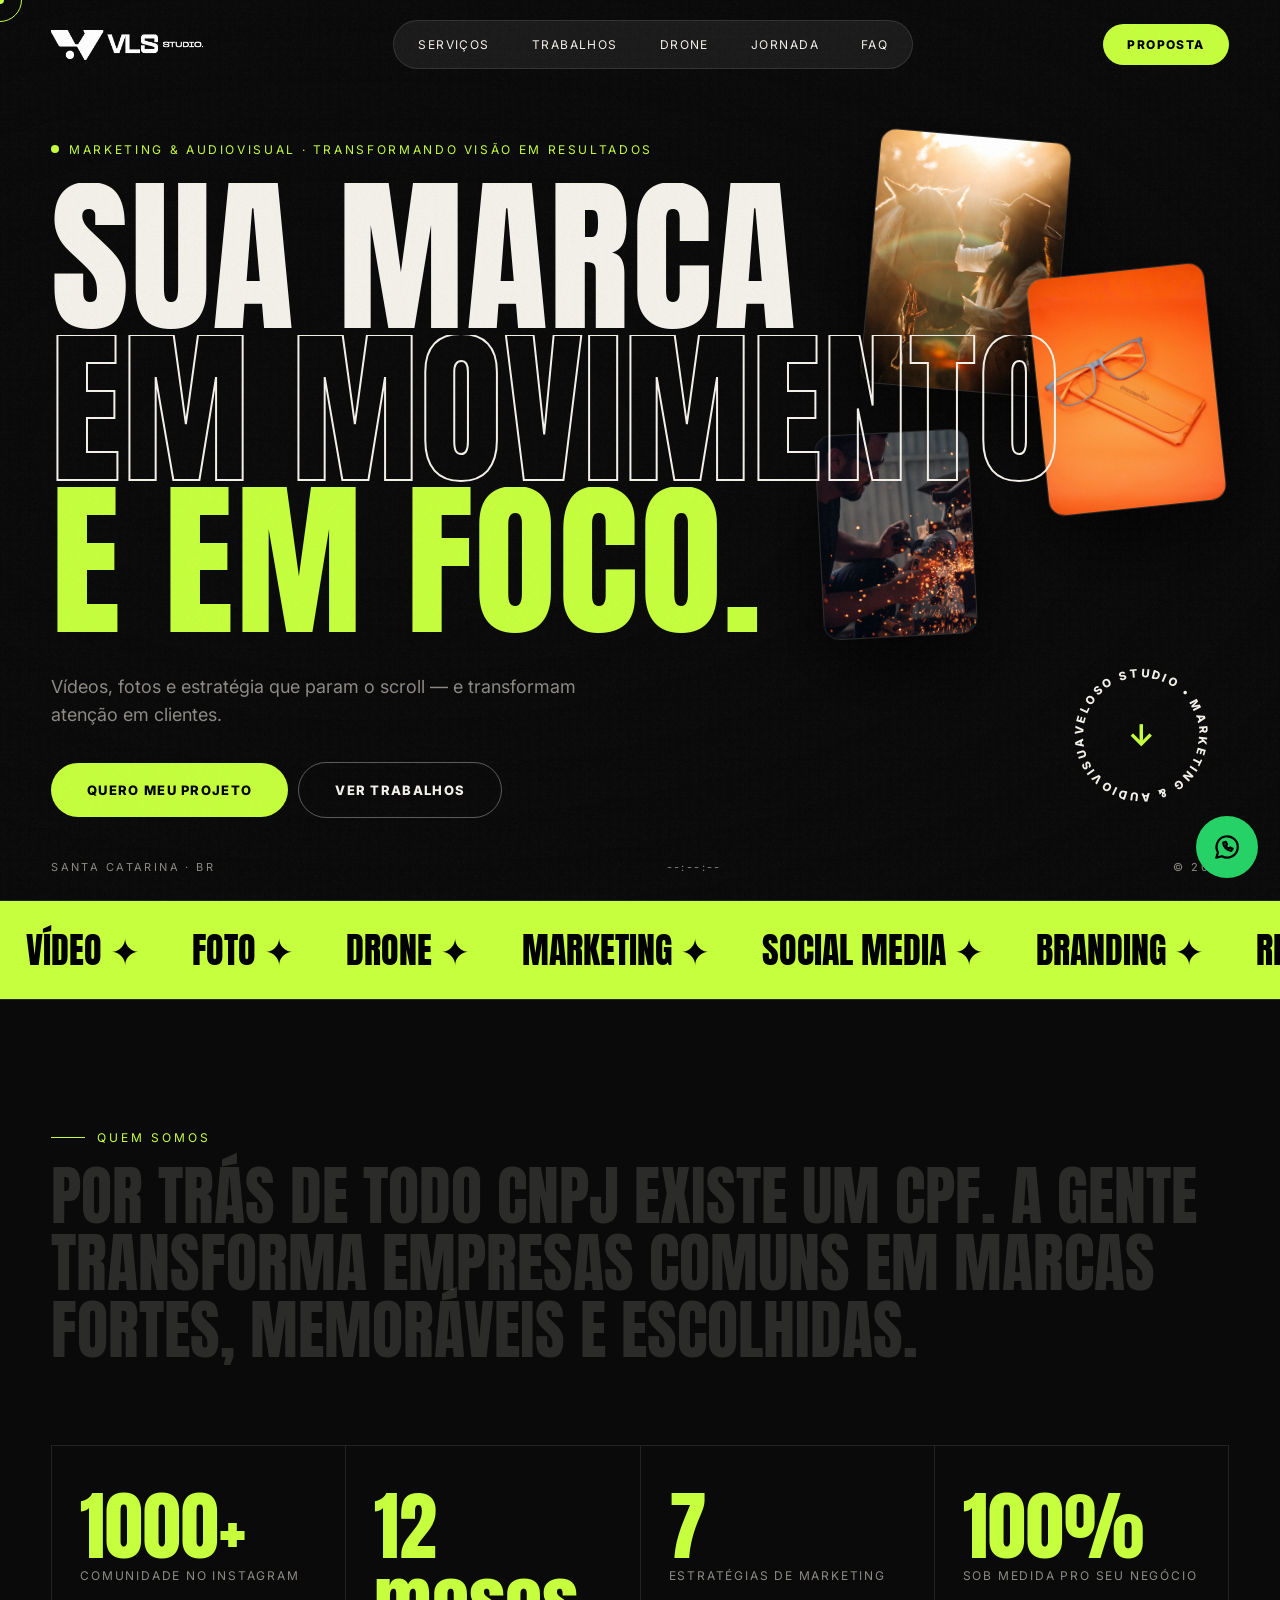
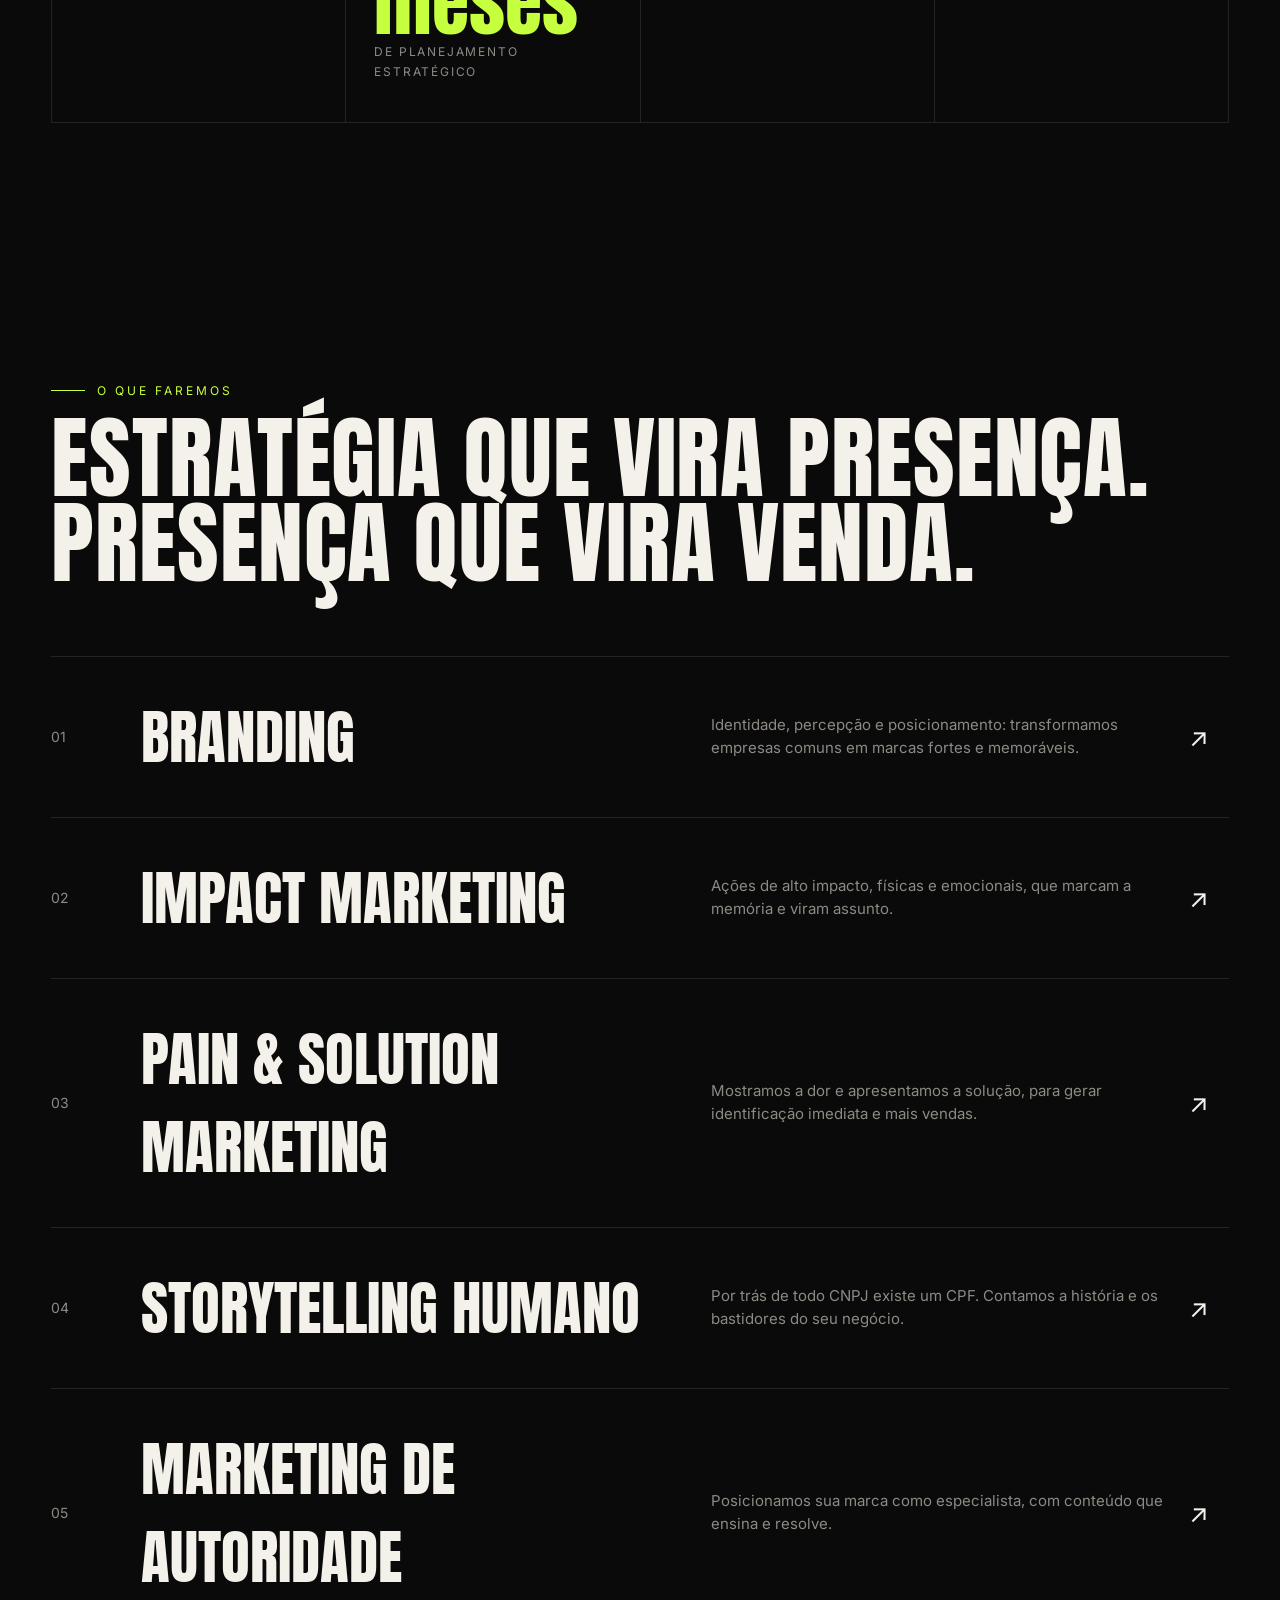
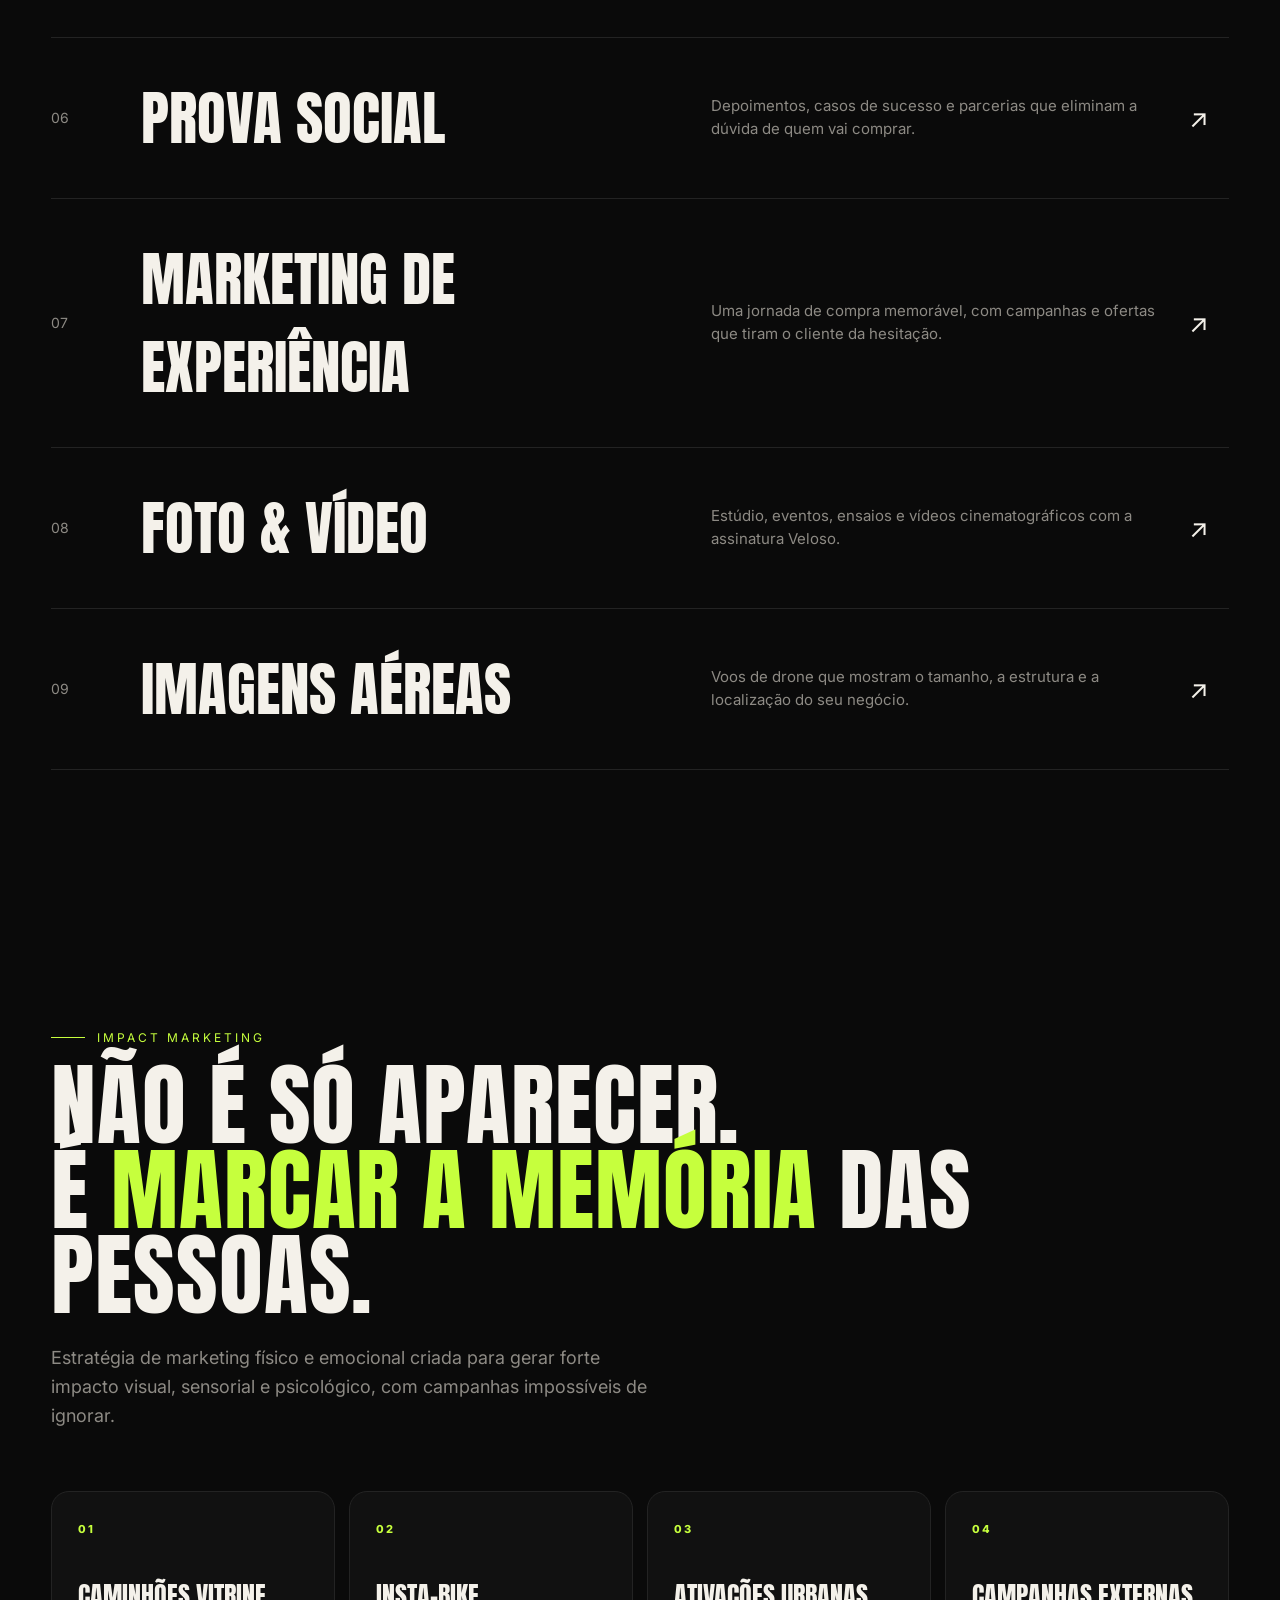
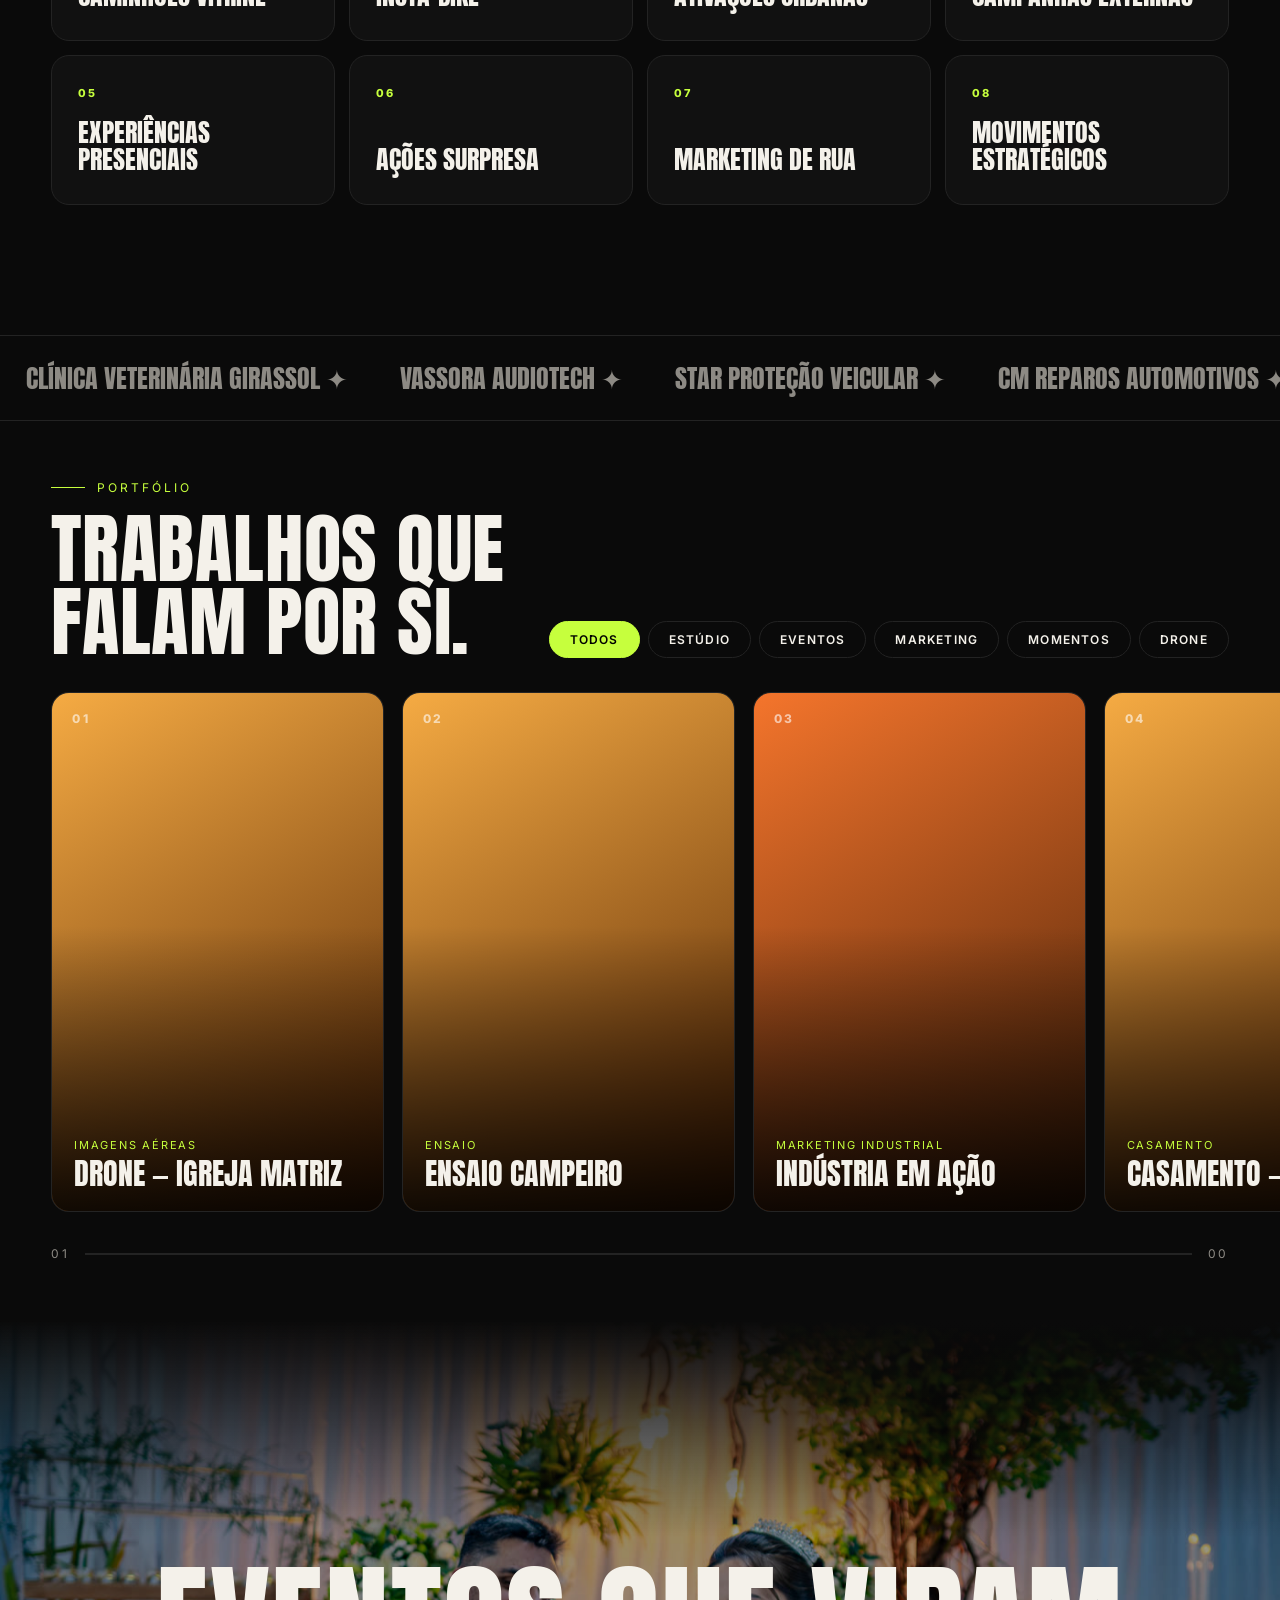
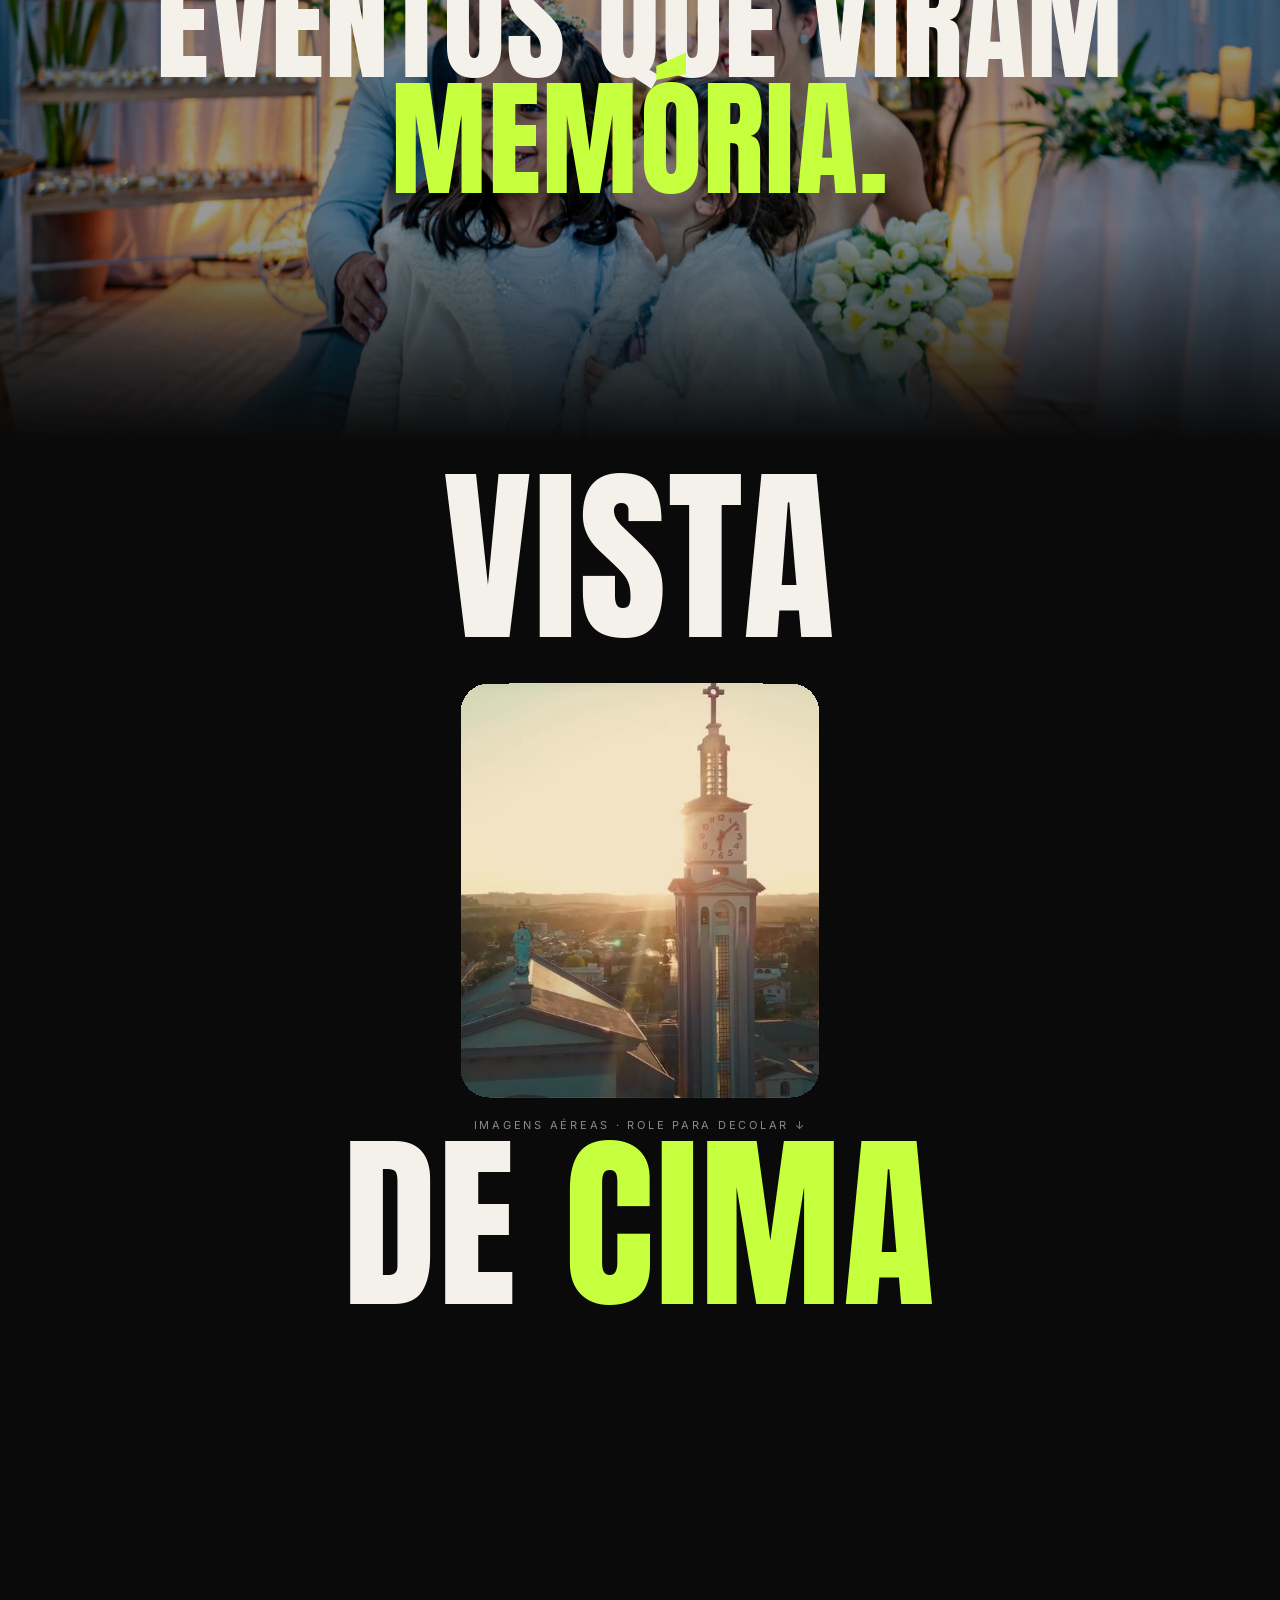
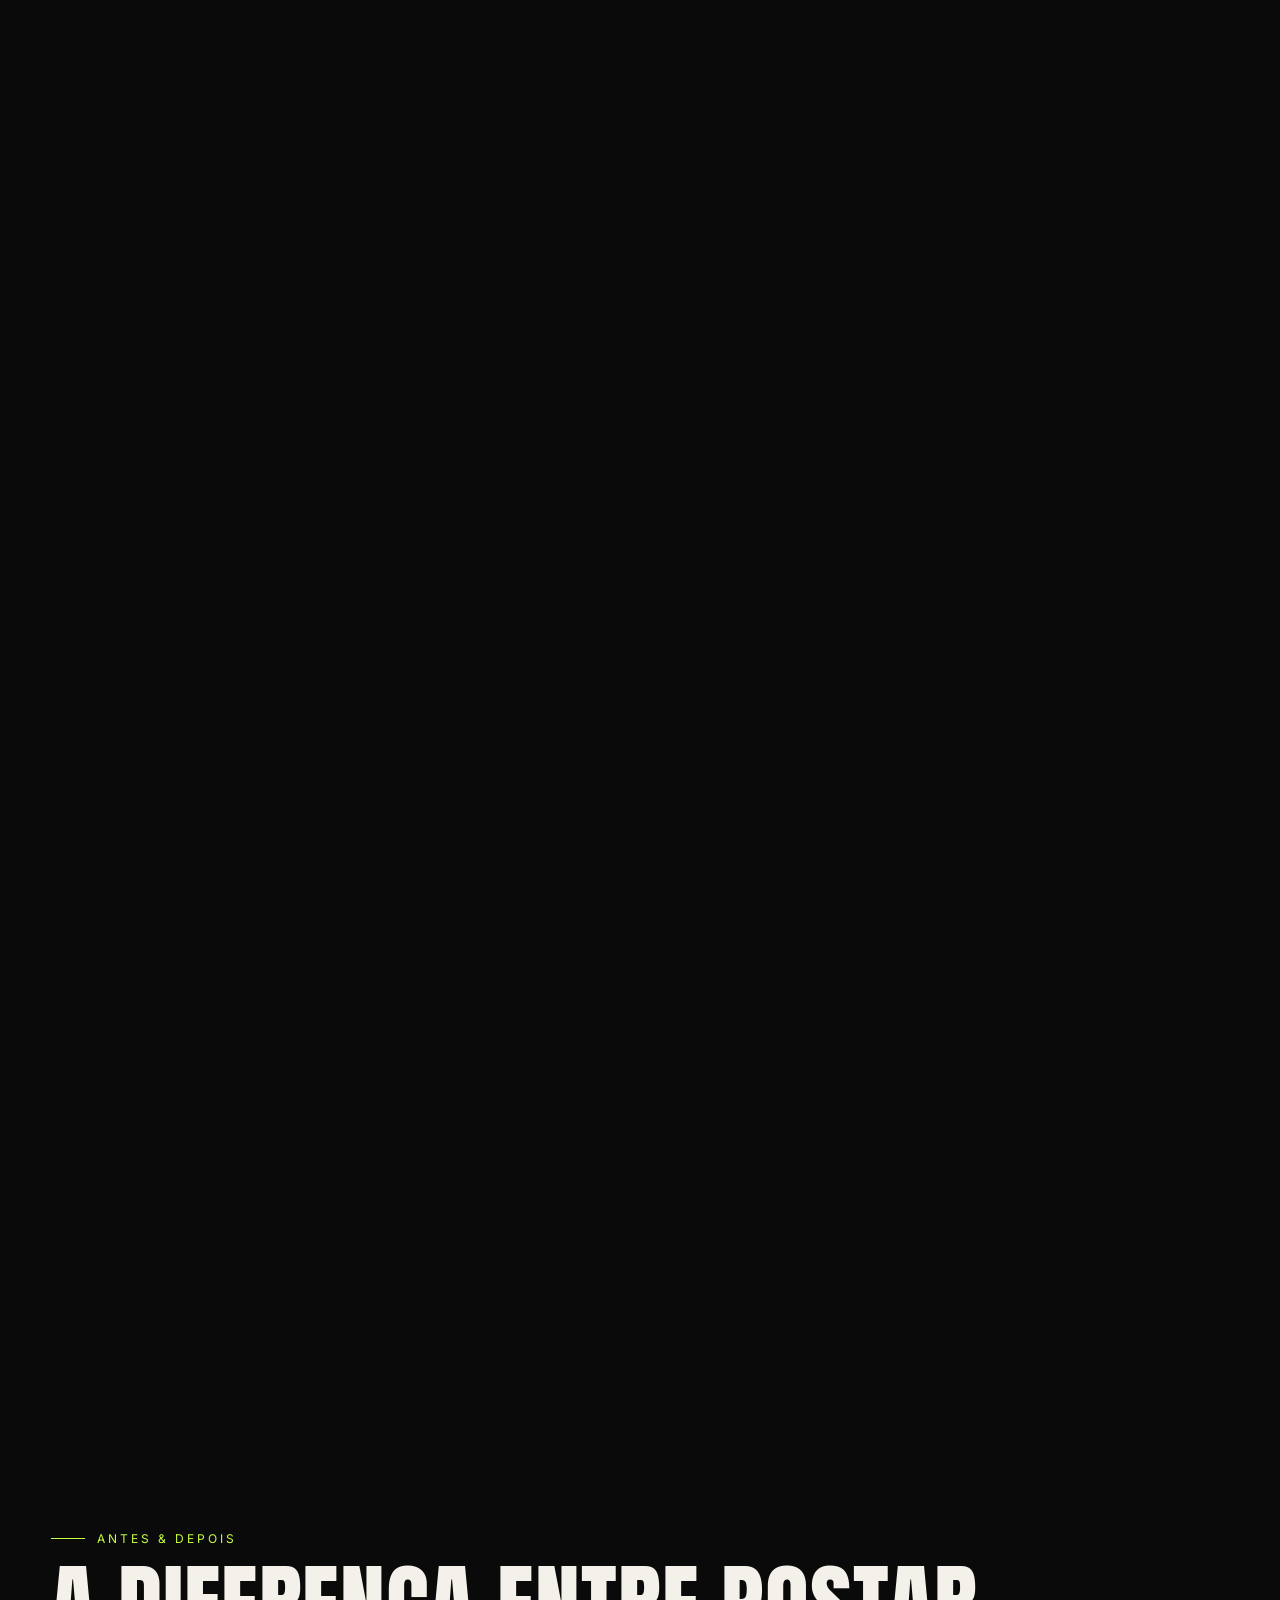
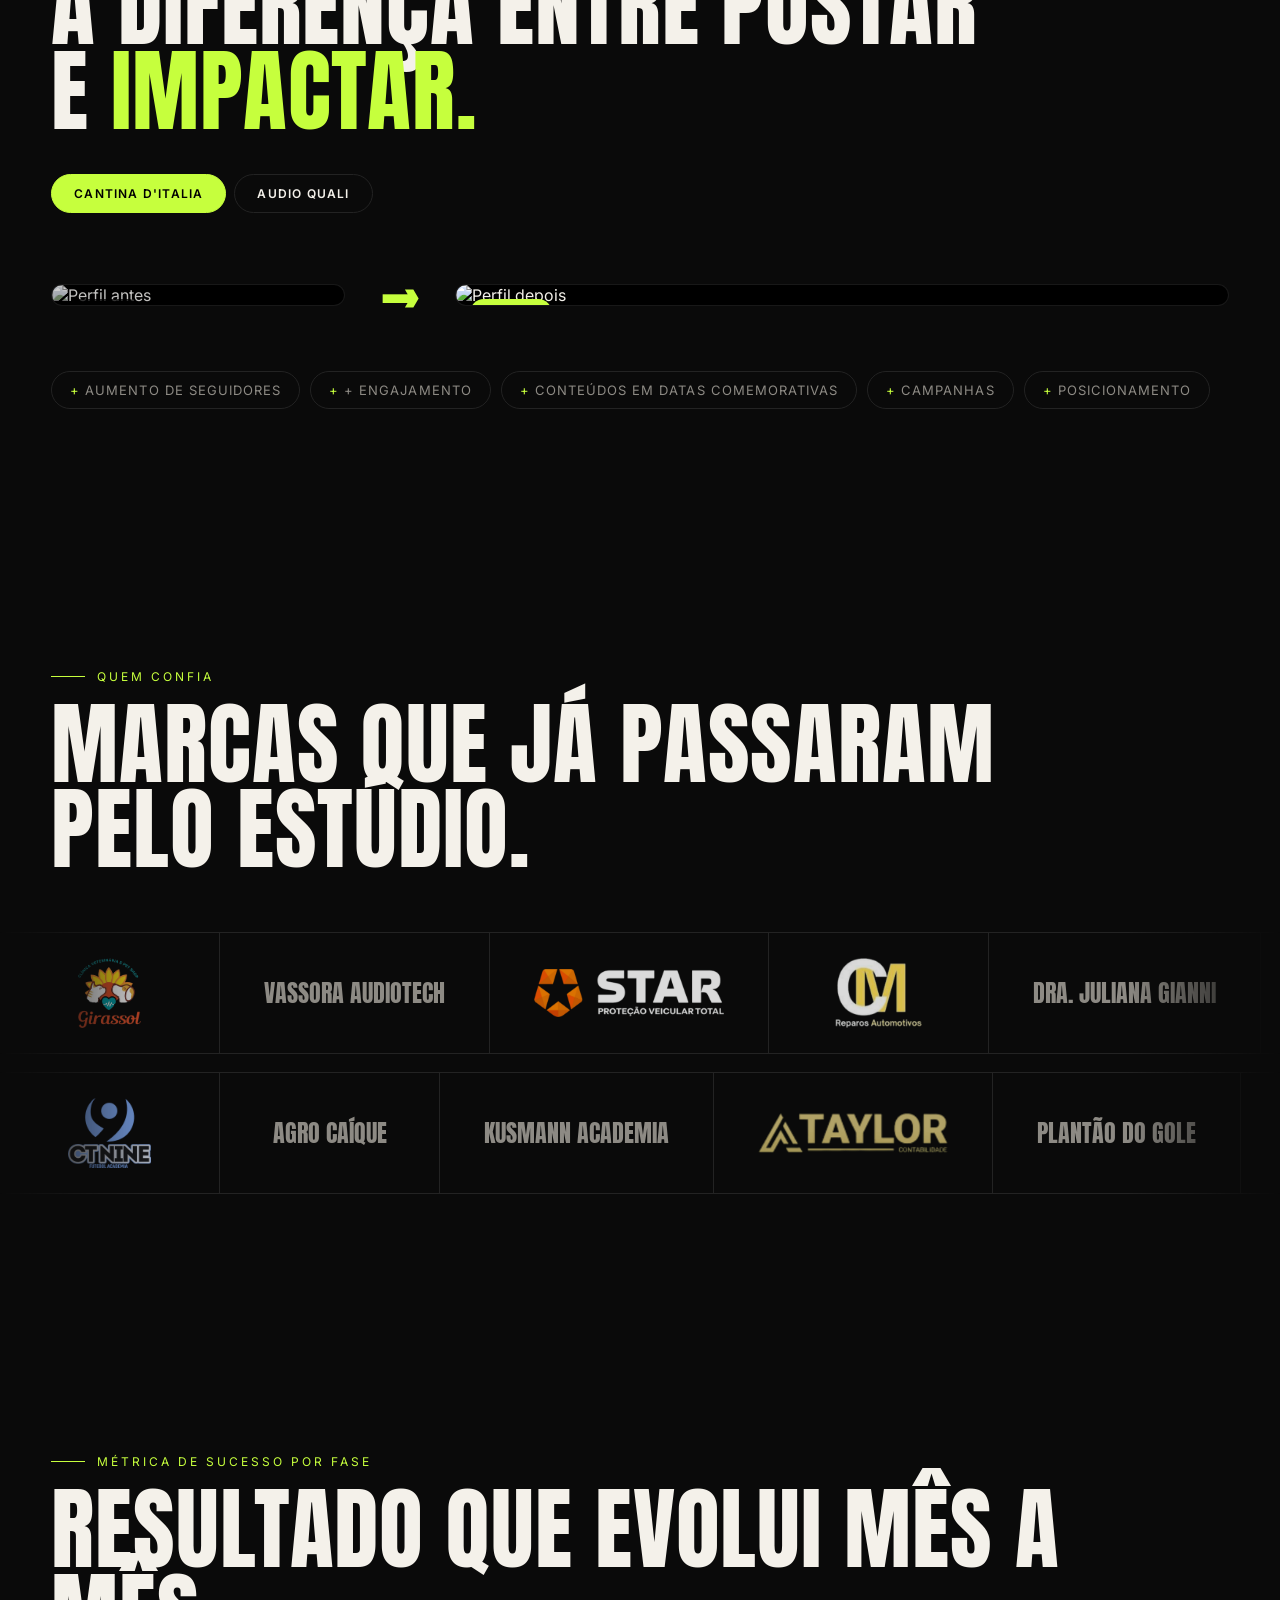
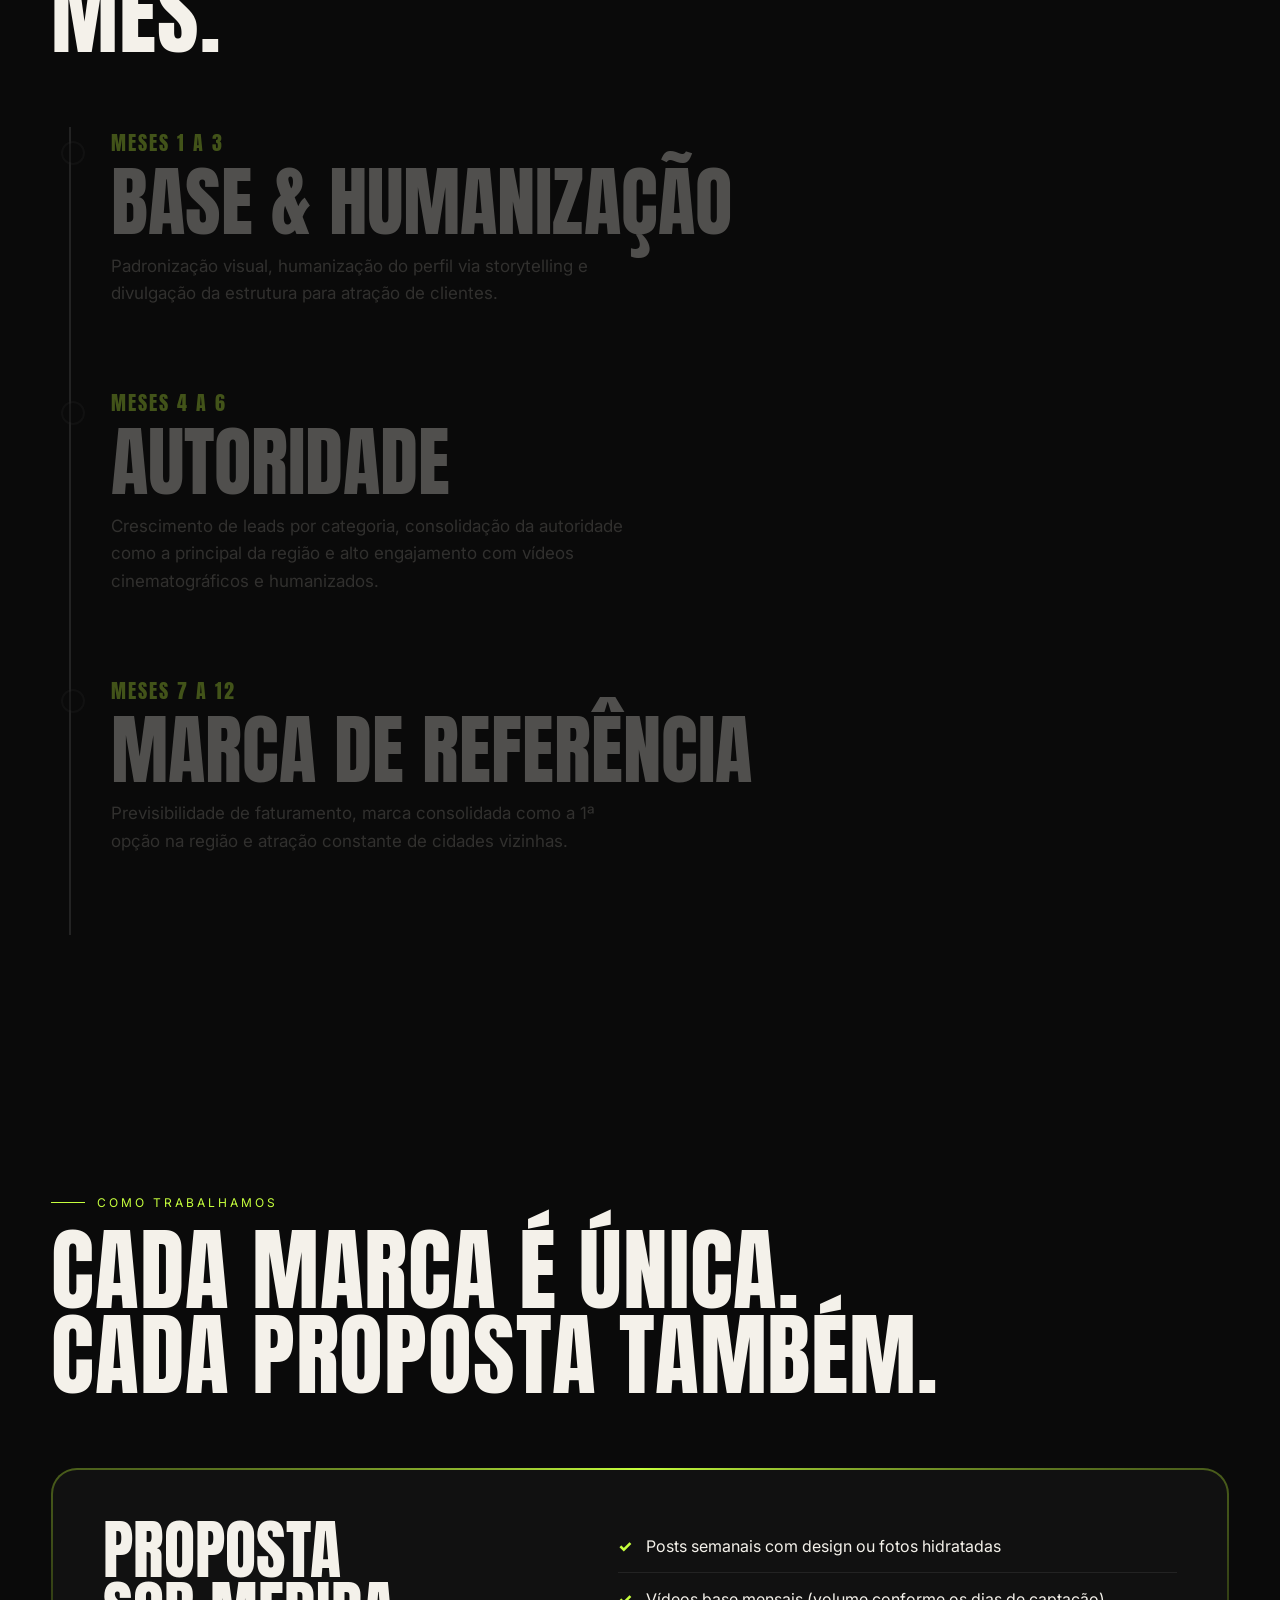
==== commit bc42e555: "Paginas de privacidade e termos, logos de clientes, icones e fotos otimizadas Co-Authored-By: Claude" ====
--- a/index.html
+++ b/index.html
@@ -6,7 +6,16 @@
 <title>Veloso Studio — Marketing & Audiovisual</title>
 <meta name="description" content="Veloso Studio: vídeos, fotos e marketing que fazem sua marca ser vista, lembrada e escolhida.">
 <meta name="theme-color" content="#0a0a0a">
+<link rel="icon" type="image/png" sizes="32x32" href="img/icon-32.png">
+<link rel="icon" type="image/png" sizes="48x48" href="img/icon-48.png">
+<link rel="icon" type="image/png" sizes="512x512" href="img/icon-512.png">
+<link rel="apple-touch-icon" href="img/icon-180.png">
+<meta property="og:type" content="website">
+<meta property="og:title" content="Veloso Studio — Marketing & Audiovisual">
+<meta property="og:description" content="Vídeos, fotos, drone e estratégia que fazem sua marca ser vista, lembrada e escolhida.">
+<meta property="og:image" content="img/drone-igreja-poster.jpg">
 <link rel="preconnect" href="https://fonts.googleapis.com">
+<link rel="preconnect" href="https://fonts.gstatic.com" crossorigin>
 <link href="https://fonts.googleapis.com/css2?family=Anton&family=Inter:wght@300;400;600;800&display=swap" rel="stylesheet">
 <link rel="stylesheet" href="css/style.css">
 </head>
@@ -162,6 +171,7 @@
       <input id="qb" placeholder="Nome da empresa / marca">
       <textarea id="qm" rows="3" placeholder="Conte rapidinho o que você precisa"></textarea>
       <button class="cta" id="qs" data-mag>Enviar pelo WhatsApp →</button>
+      <p class="qnote">Ao enviar, você concorda com a nossa <a href="privacidade.html">Política de Privacidade</a>. Seus dados vão direto para o nosso WhatsApp e não ficam salvos no site.</p>
     </div>
   </div>
 </section>
@@ -185,7 +195,7 @@
   <a class="giant" href="https://wa.me/554988267867?text=Oi!%20Vim%20pelo%20site%20e%20quero%20um%20or%C3%A7amento." target="_blank" rel="noopener" data-cur="FALAR">Vamos<br>conversar</a>
   <p>Seu próximo conteúdo começa com uma mensagem.</p>
 </section>
-<footer><span>© 2026 Veloso Studio — Marketing & Audiovisual</span><span><a href="https://www.instagram.com/velosostudio_/" target="_blank" rel="noopener">@velosostudio_</a> · <a href="https://www.instagram.com/_caosstudio_/" target="_blank" rel="noopener">@_caosstudio_</a></span></footer>
+<footer><span>© <span id="yr">2026</span> Veloso Studio — Marketing &amp; Audiovisual. Todos os direitos reservados.</span><span class="legal"><a href="privacidade.html">Política de Privacidade</a> · <a href="termos.html">Termos de Uso</a></span><span><a href="https://www.instagram.com/velosostudio_/" target="_blank" rel="noopener">@velosostudio_</a> · <a href="https://www.instagram.com/_caosstudio_/" target="_blank" rel="noopener">@_caosstudio_</a></span></footer>
 <a class="wa" href="https://wa.me/554988267867" target="_blank" rel="noopener" aria-label="Falar no WhatsApp"><svg viewBox="0 0 24 24" width="30" height="30" fill="none" stroke="#000" stroke-width="1.8" stroke-linecap="round" stroke-linejoin="round"><path d="M3.5 20.5l1.3-4.2A8.5 8.5 0 1 1 8 19.4z"/><path d="M9 8.5c0 3.5 3 6.5 6.5 6.5l1-1.6-2-1-1 .9c-1-.4-2-1.4-2.4-2.4l.9-1-1-2z"/></svg></a>
 
 <!-- LIGHTBOX -->
@@ -195,6 +205,7 @@
   </div>
 </div>
 
+<div class="cookie" id="cookie" hidden><p>Este site não usa cookies de rastreamento nem de publicidade. Saiba mais na nossa <a href="privacidade.html">Política de Privacidade</a>.</p><button type="button" id="cookieok">Entendi</button></div>
 <script src="js/script.js"></script>
 </body>
 </html>
--- a/css/style.css
+++ b/css/style.css
@@ -205,10 +205,11 @@
 .lrow:hover .ltrack{animation-play-state:paused}
 @keyframes lgs{to{transform:translateX(-50%)}}
 .lg{flex:0 0 auto;height:120px;min-width:220px;padding:0 44px;display:grid;place-items:center;border-right:1px solid var(--line)}
-.lg img{max-height:62px;max-width:170px;width:auto;object-fit:contain;filter:grayscale(1) brightness(1.6);opacity:.7;transition:filter .4s,opacity .4s}
+.lg img{max-height:70px;max-width:190px;width:auto;height:auto;object-fit:contain;opacity:.85;transition:opacity .4s,transform .4s}
+.lg.inv img{filter:invert(1) hue-rotate(180deg)}
 .lg img+span{display:none}
 .lg span{font-family:Anton,Impact,sans-serif;text-transform:uppercase;font-size:24px;color:var(--mut);white-space:nowrap;transition:color .4s}
-.lg:hover span{color:var(--ac)}.lg:hover img{filter:none;opacity:1}
+.lg:hover span{color:var(--ac)}.lg:hover img{opacity:1;transform:scale(1.06)}
 @media(max-width:700px){.lg{height:90px;min-width:160px;padding:0 28px}.lg span{font-size:19px}}
 
 /* process */
@@ -309,3 +310,25 @@
 .dprog b{display:block;height:100%;width:0;background:var(--ac)}
 @media(max-width:700px){.dhud .tl,.dhud .tr{top:84px}.dframe{display:none}.dcap{bottom:84px}.dhud .br{bottom:28px}}
 @media(prefers-reduced-motion:reduce){.drone{height:auto}.dstick{position:relative}}
+
+/* ---------- MODO LEVE (celular / navegador do Instagram) ---------- */
+.hero{min-height:100svh}
+.lite body:after{display:none}
+.lite .hero{background:radial-gradient(ellipse at 75% 20%,#c6ff3d2e,transparent 55%),radial-gradient(ellipse at 10% 90%,#ff4d2e1f,transparent 60%),var(--bg)}
+.lite #dot,.lite #ring,.lite #pv{display:none}
+.lite body,.lite a,.lite button,.lite summary,.lite .card{cursor:auto}
+.lite #lb{backdrop-filter:none;background:#000f}
+.lite .fl{box-shadow:none}
+@media(orientation:portrait){.dv .bg{display:none}}
+.card .ph{transition:transform .8s,background-image .3s}
+@media(max-width:700px){.drone{height:520vh}}
+
+/* ---------- LEGAL ---------- */
+.qnote{font-size:12px;line-height:1.5;color:#000000aa;margin-top:16px;max-width:420px}
+.qnote a{text-decoration:underline}
+footer .legal a{text-decoration:underline;text-underline-offset:3px}
+.cookie{position:fixed;left:16px;bottom:16px;z-index:950;max-width:420px;background:#141414;border:1px solid var(--line);border-radius:16px;padding:16px 18px;display:flex;gap:14px;align-items:center;font-size:13px;line-height:1.5;color:var(--mut);box-shadow:0 20px 50px #000a}
+.cookie[hidden]{display:none}
+.cookie a{color:var(--fg);text-decoration:underline}
+.cookie button{flex-shrink:0;background:var(--ac);color:#000;border:0;border-radius:100px;padding:10px 18px;font:800 12px Inter;letter-spacing:.08em;text-transform:uppercase;cursor:pointer}
+@media(max-width:600px){.cookie{right:90px;left:12px;bottom:12px;flex-direction:column;align-items:flex-start;padding:14px}}
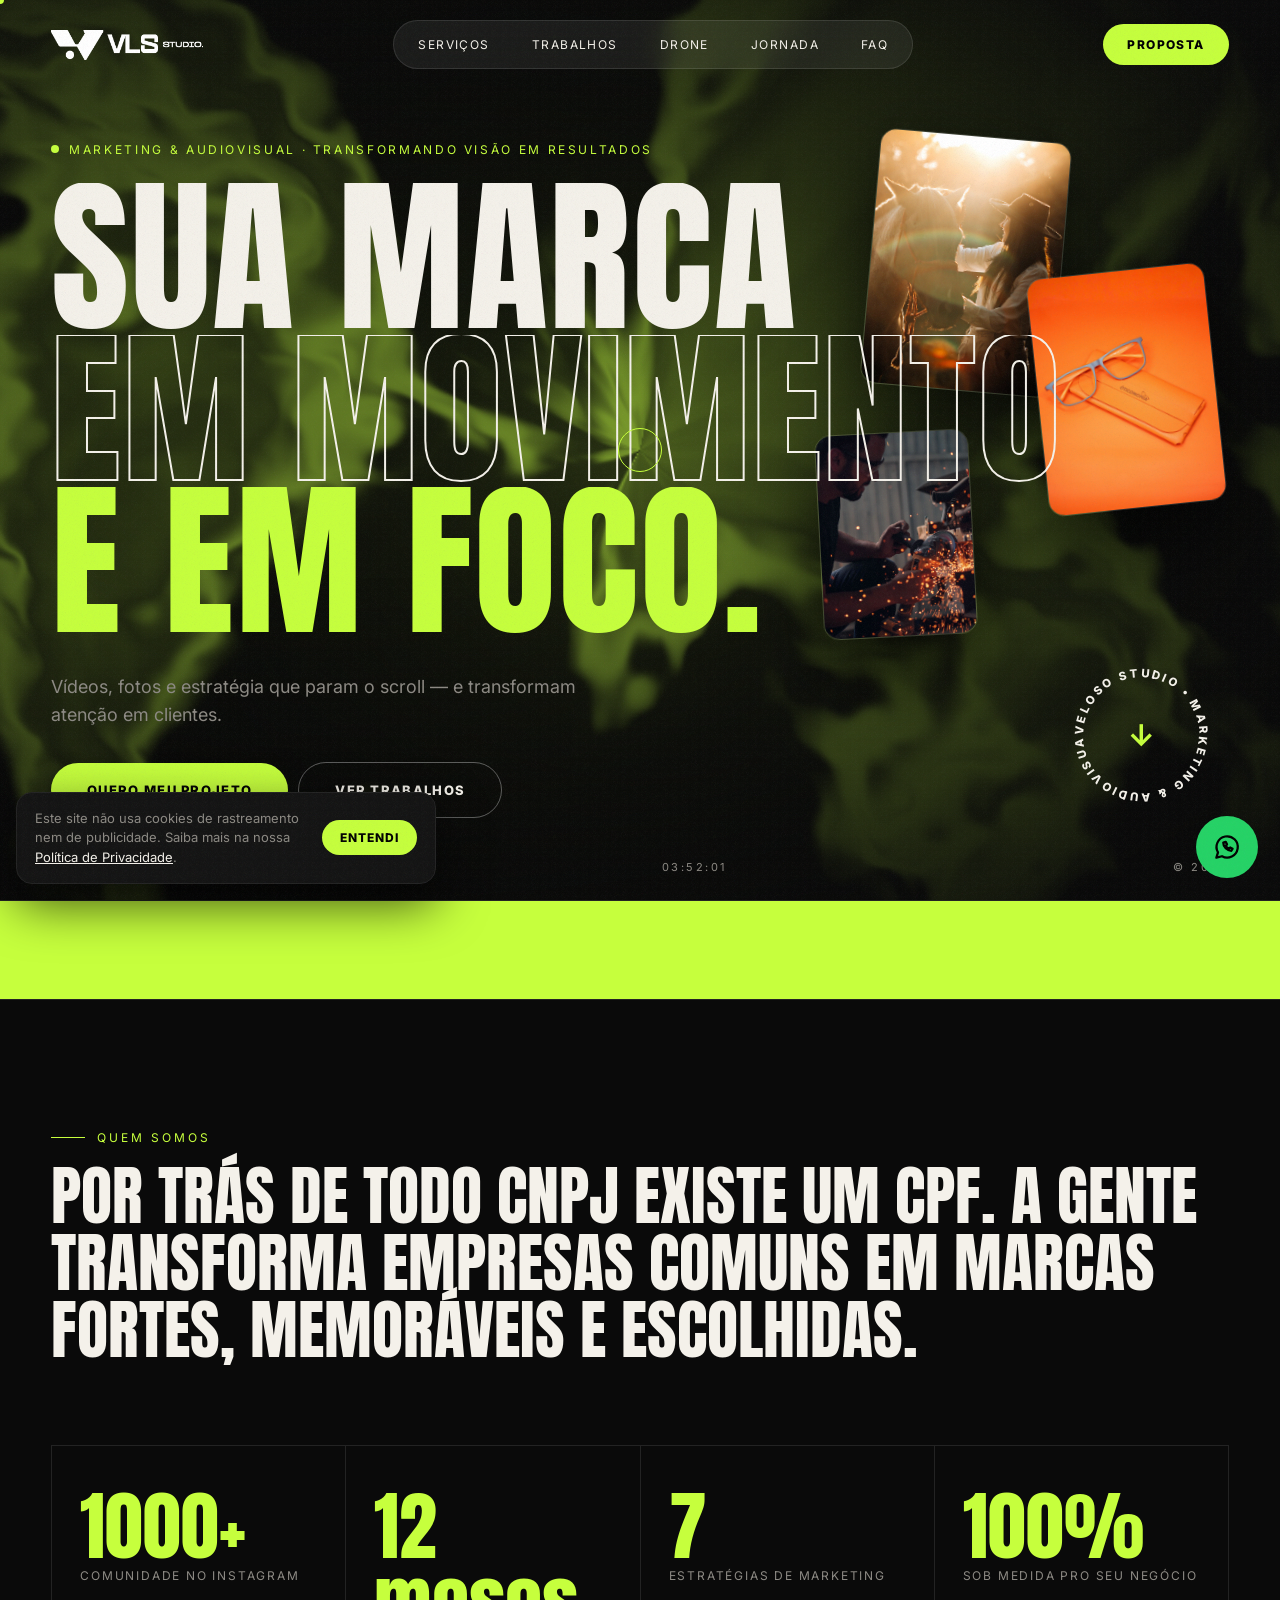
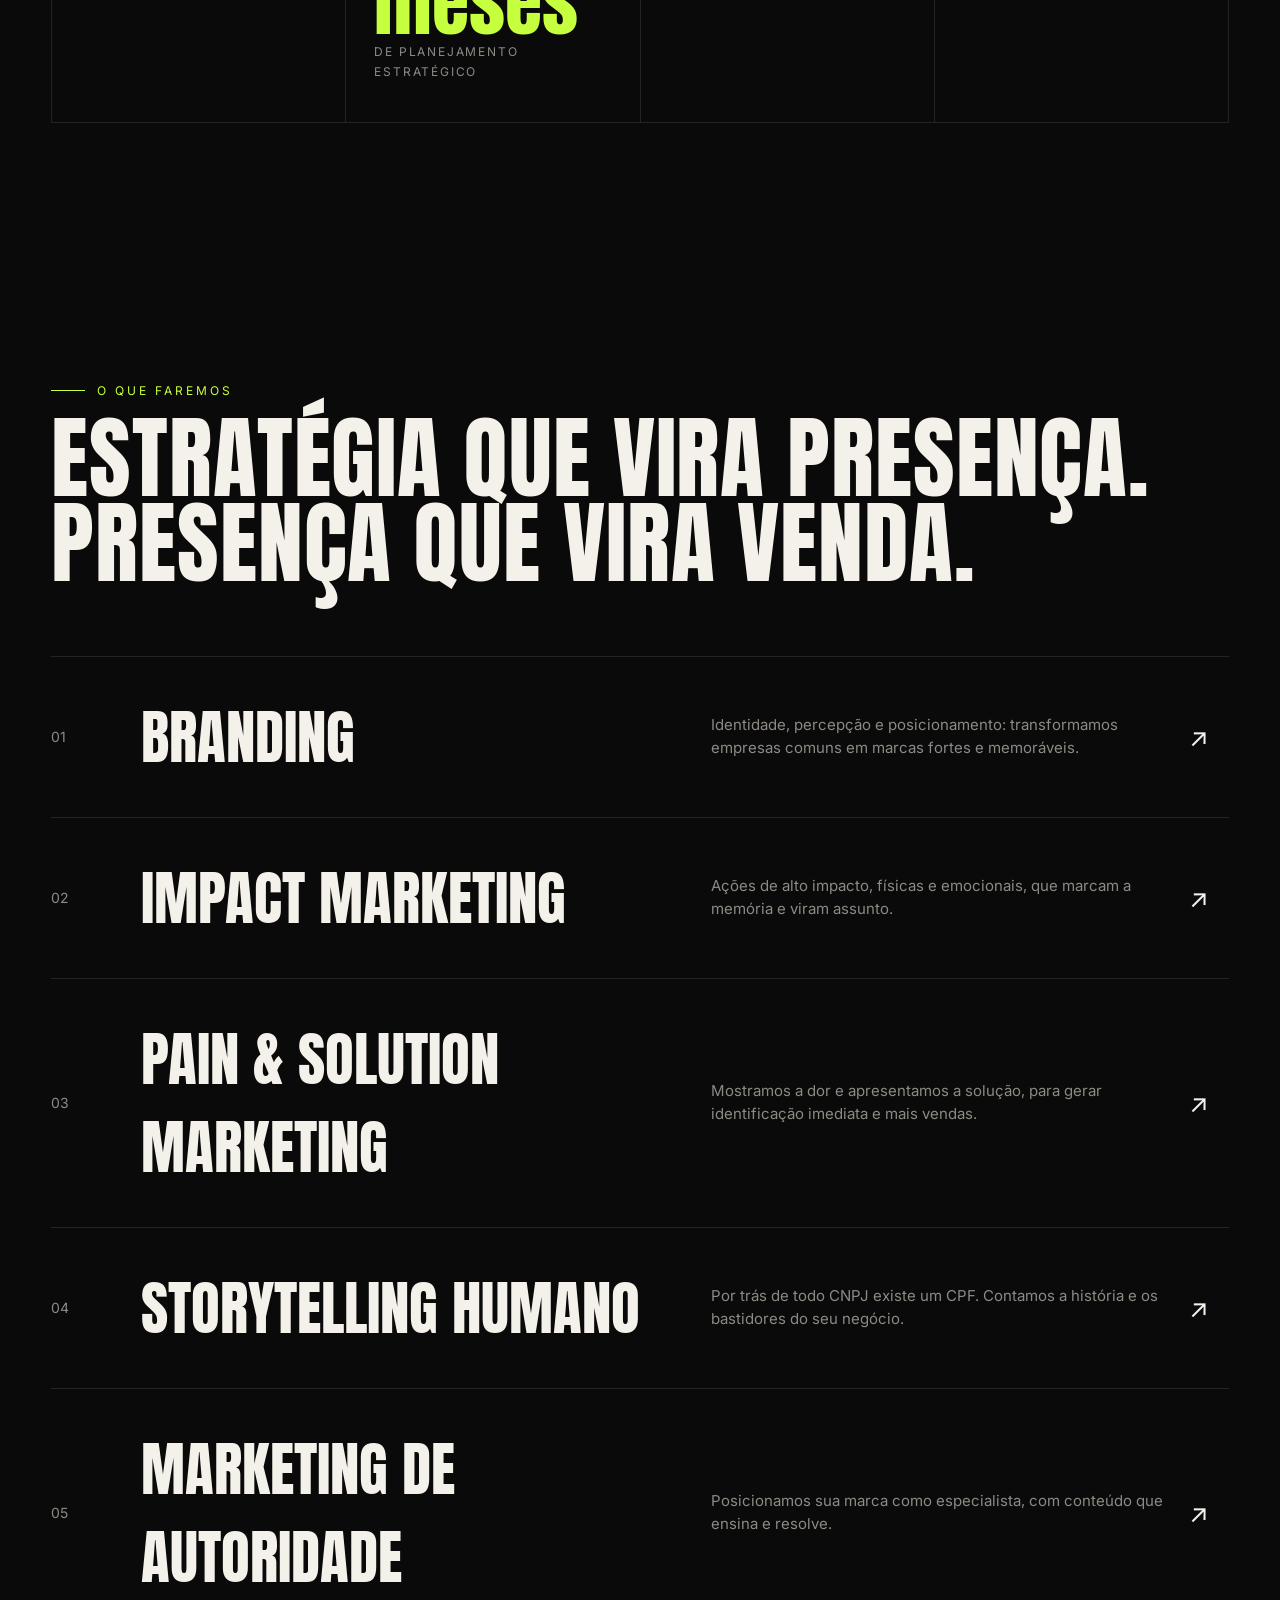
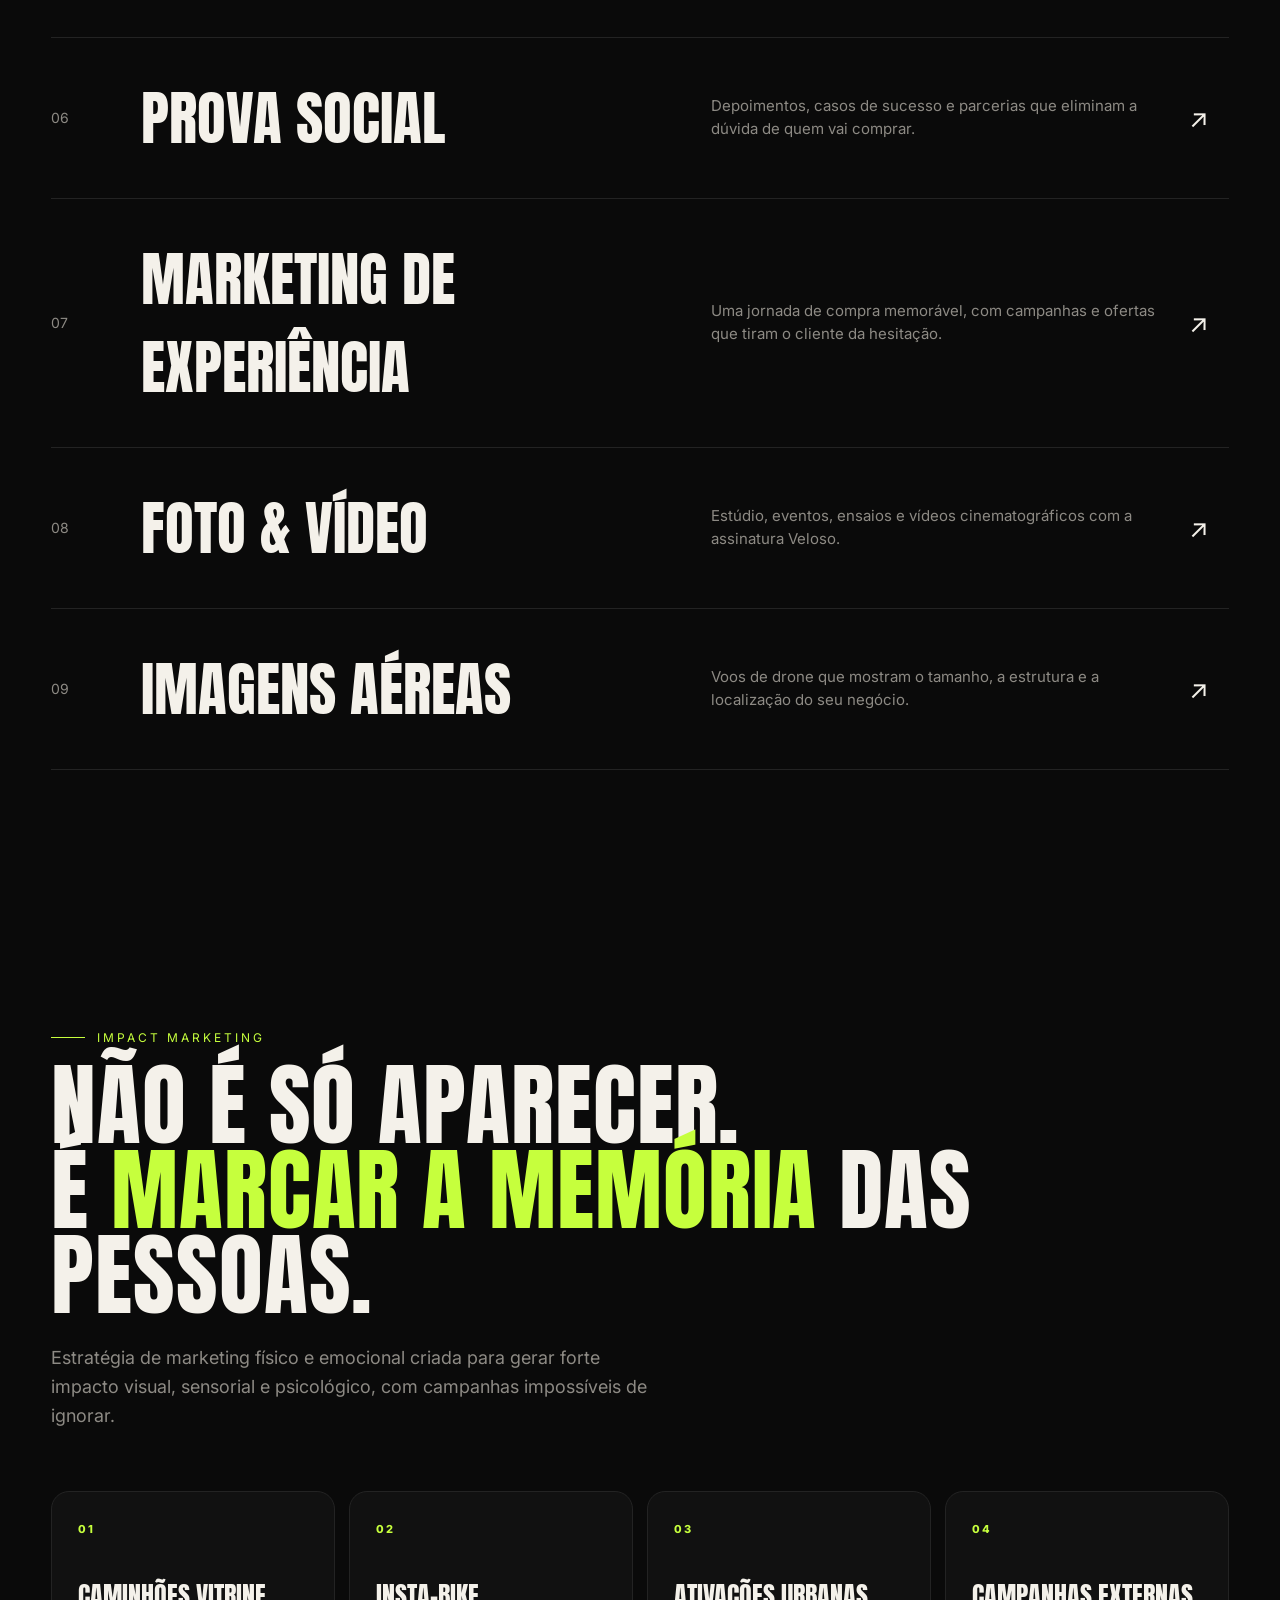
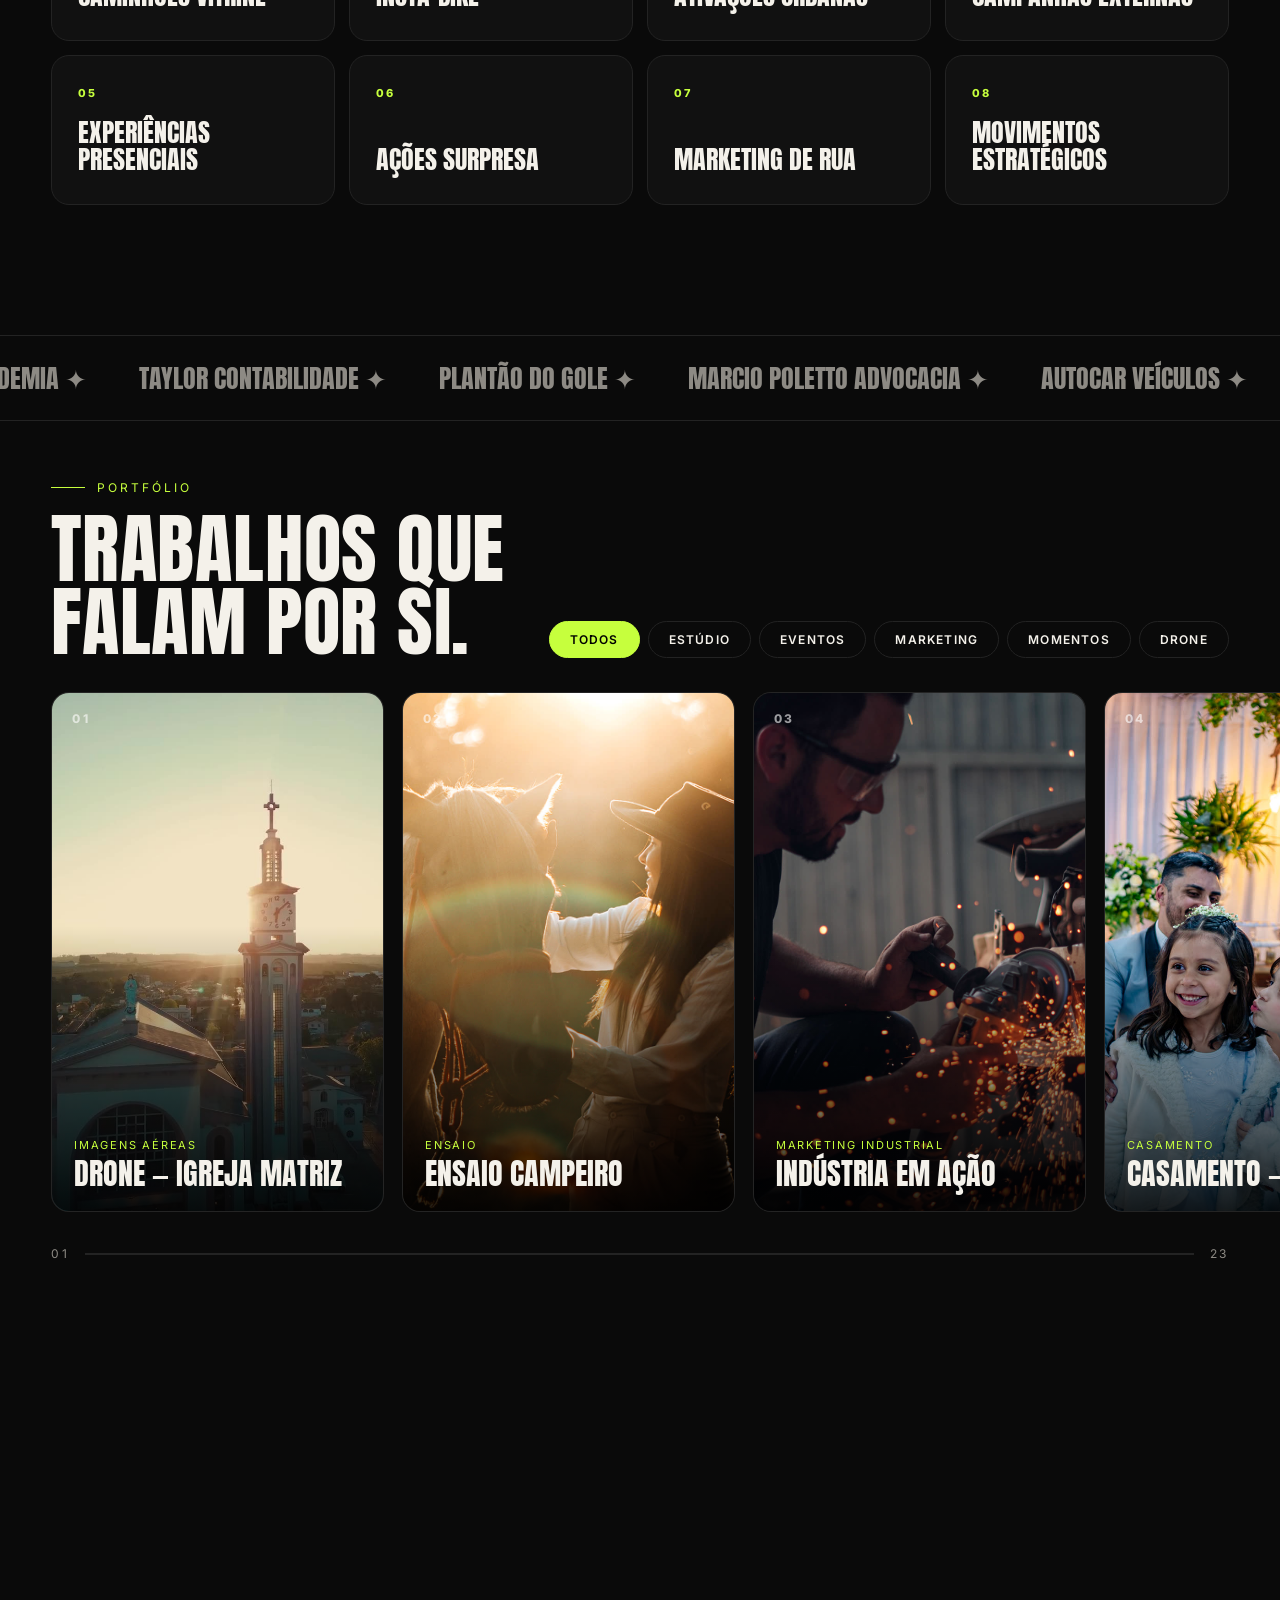
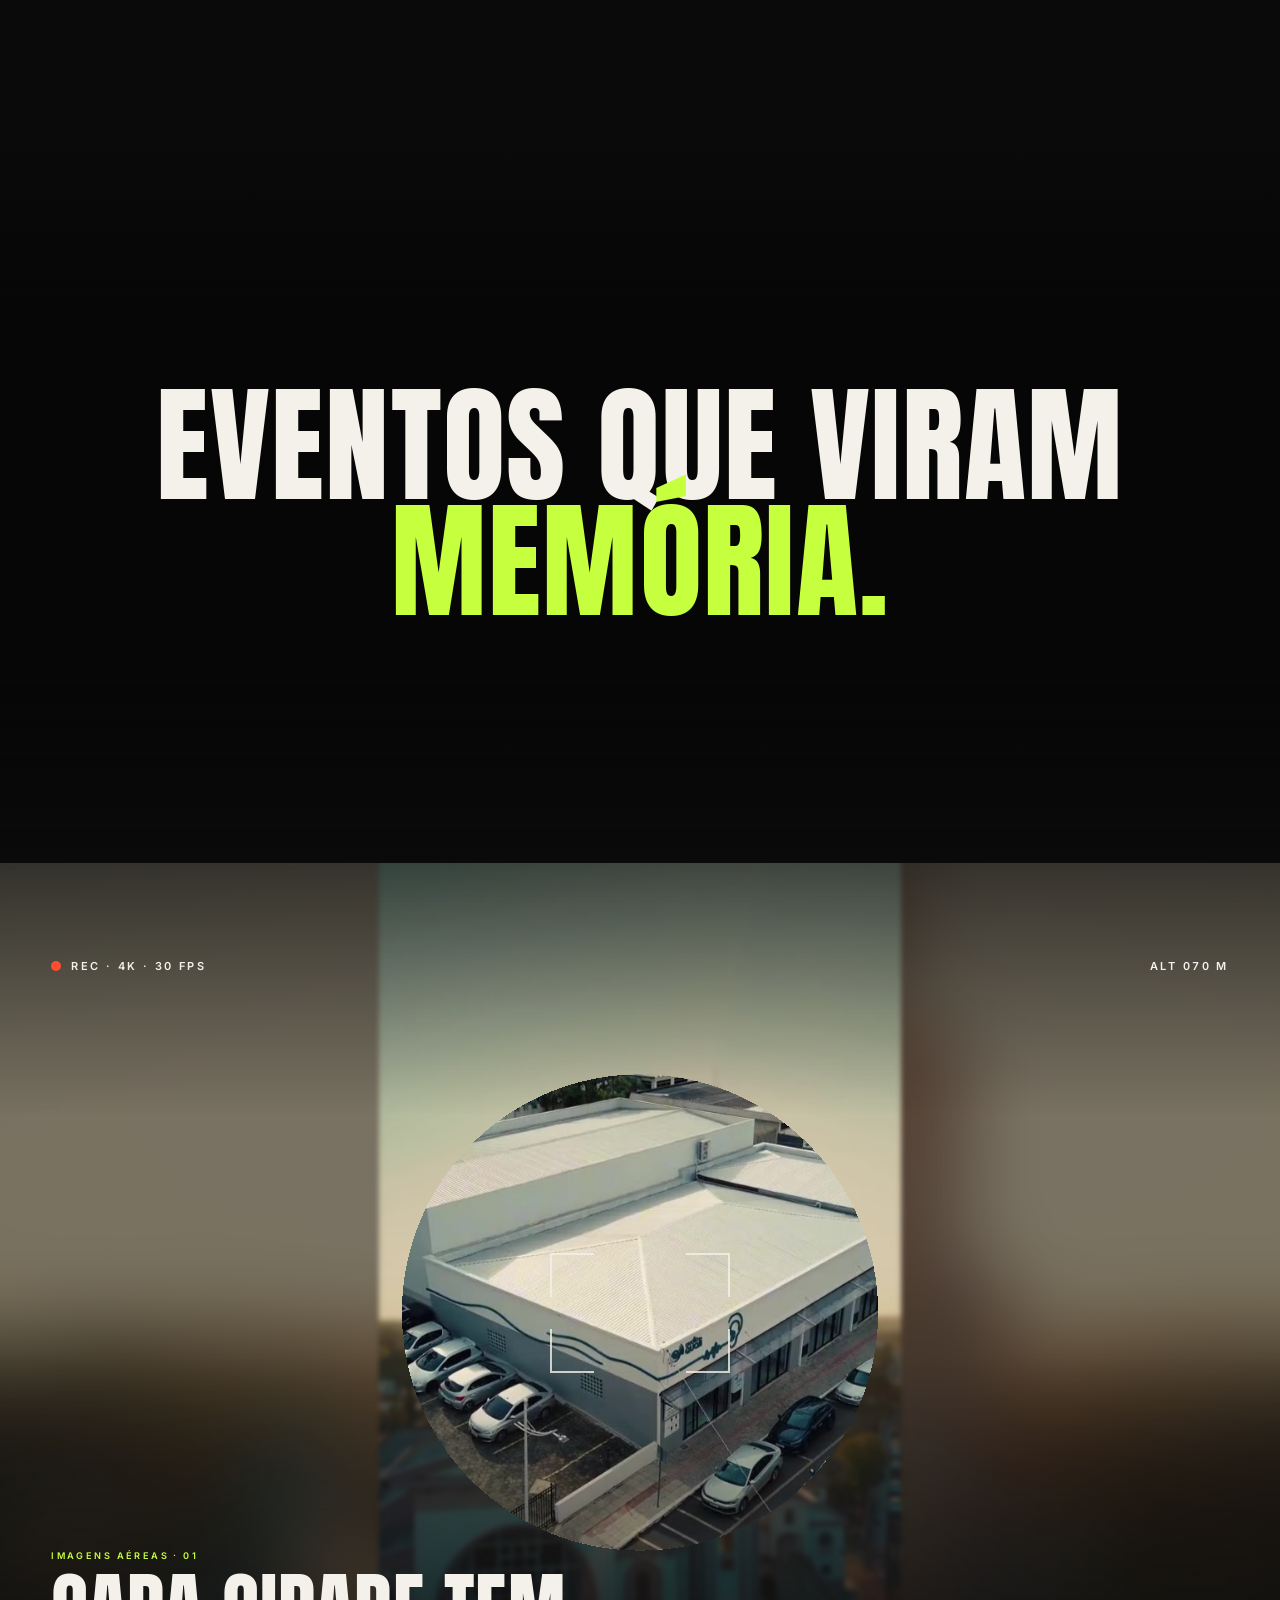
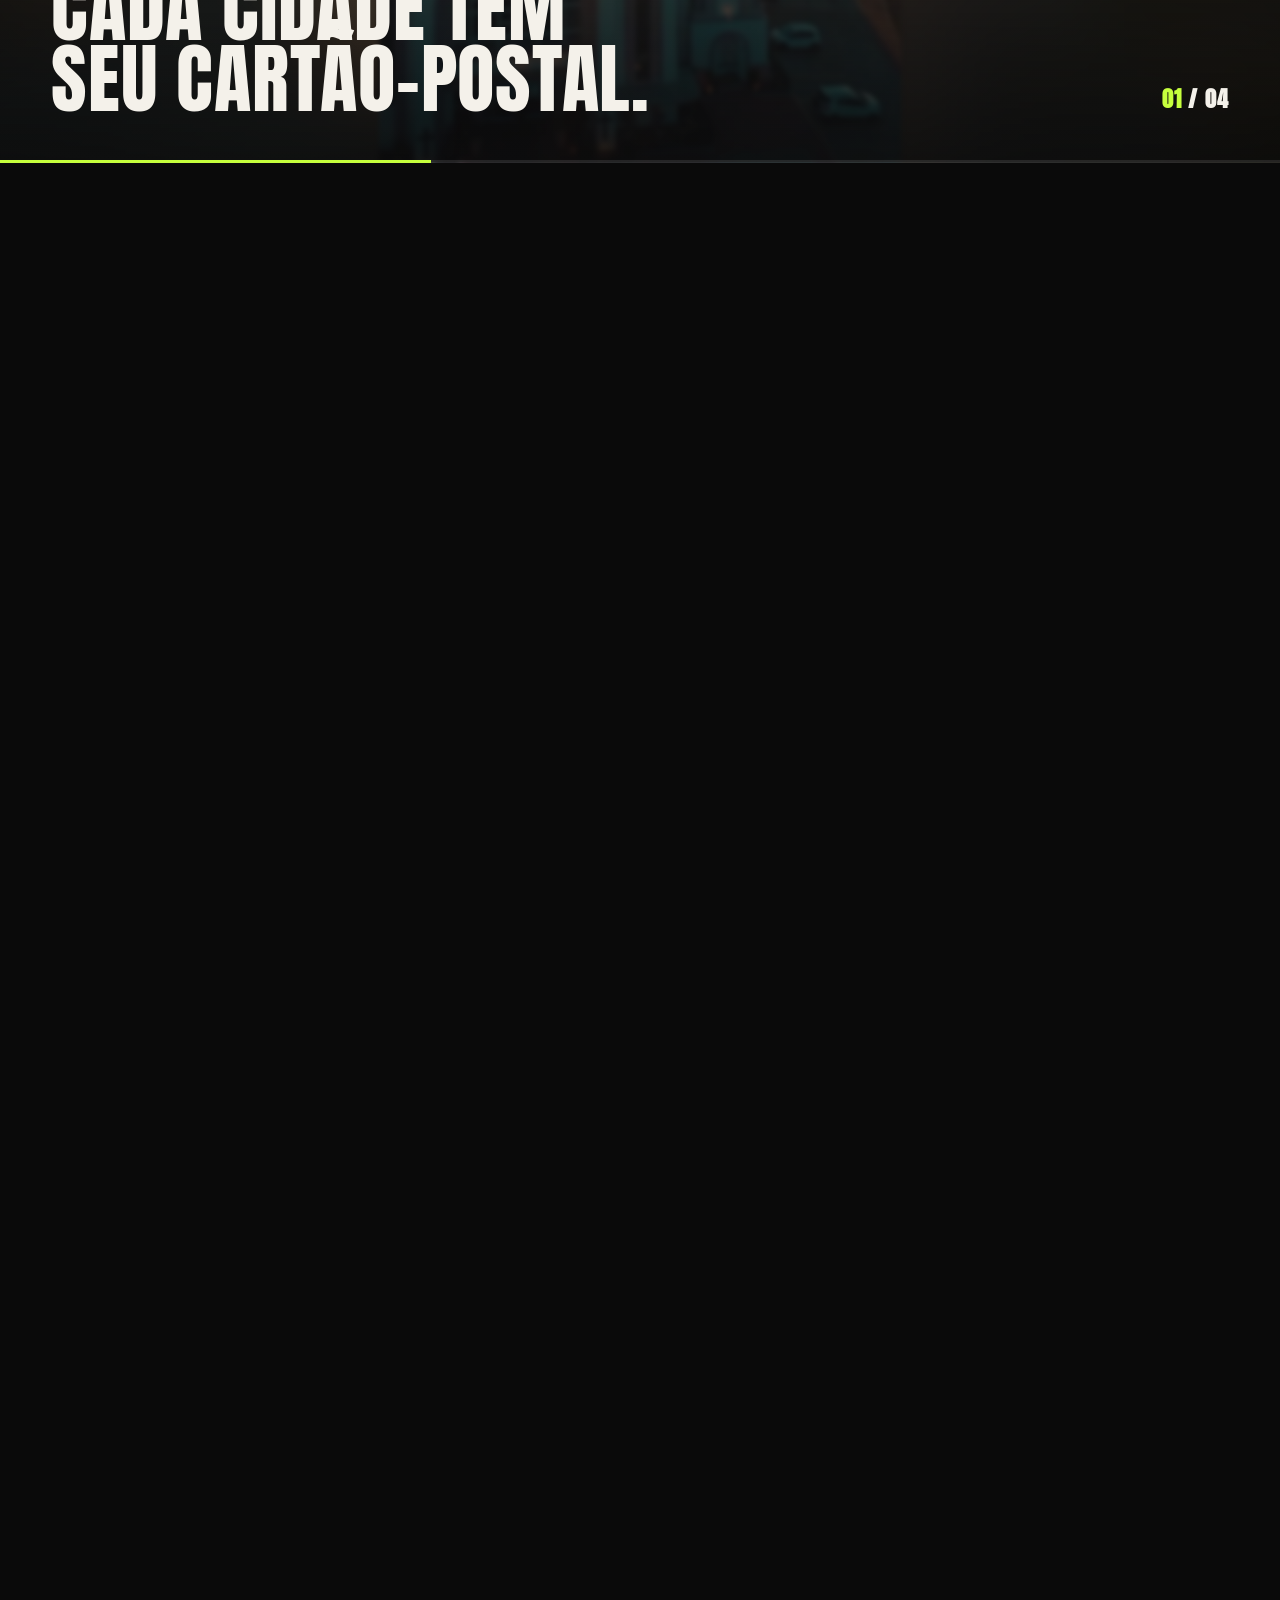
==== commit 113c4adf: "Domínio velosostudio.com.br: prévia de link, canonical, sitemap e hospedagem na política Co-Authored" ====
--- a/index.html
+++ b/index.html
@@ -13,7 +13,14 @@
 <meta property="og:type" content="website">
 <meta property="og:title" content="Veloso Studio — Marketing & Audiovisual">
 <meta property="og:description" content="Vídeos, fotos, drone e estratégia que fazem sua marca ser vista, lembrada e escolhida.">
-<meta property="og:image" content="img/drone-igreja-poster.jpg">
+<meta property="og:url" content="https://velosostudio.com.br/">
+<meta property="og:site_name" content="Veloso Studio">
+<meta property="og:locale" content="pt_BR">
+<meta property="og:image" content="https://velosostudio.com.br/img/og-veloso.jpg">
+<meta property="og:image:width" content="1200">
+<meta property="og:image:height" content="630">
+<meta name="twitter:card" content="summary_large_image">
+<link rel="canonical" href="https://velosostudio.com.br/">
 <link rel="preconnect" href="https://fonts.googleapis.com">
 <link rel="preconnect" href="https://fonts.gstatic.com" crossorigin>
 <link href="https://fonts.googleapis.com/css2?family=Anton&family=Inter:wght@300;400;600;800&display=swap" rel="stylesheet">
